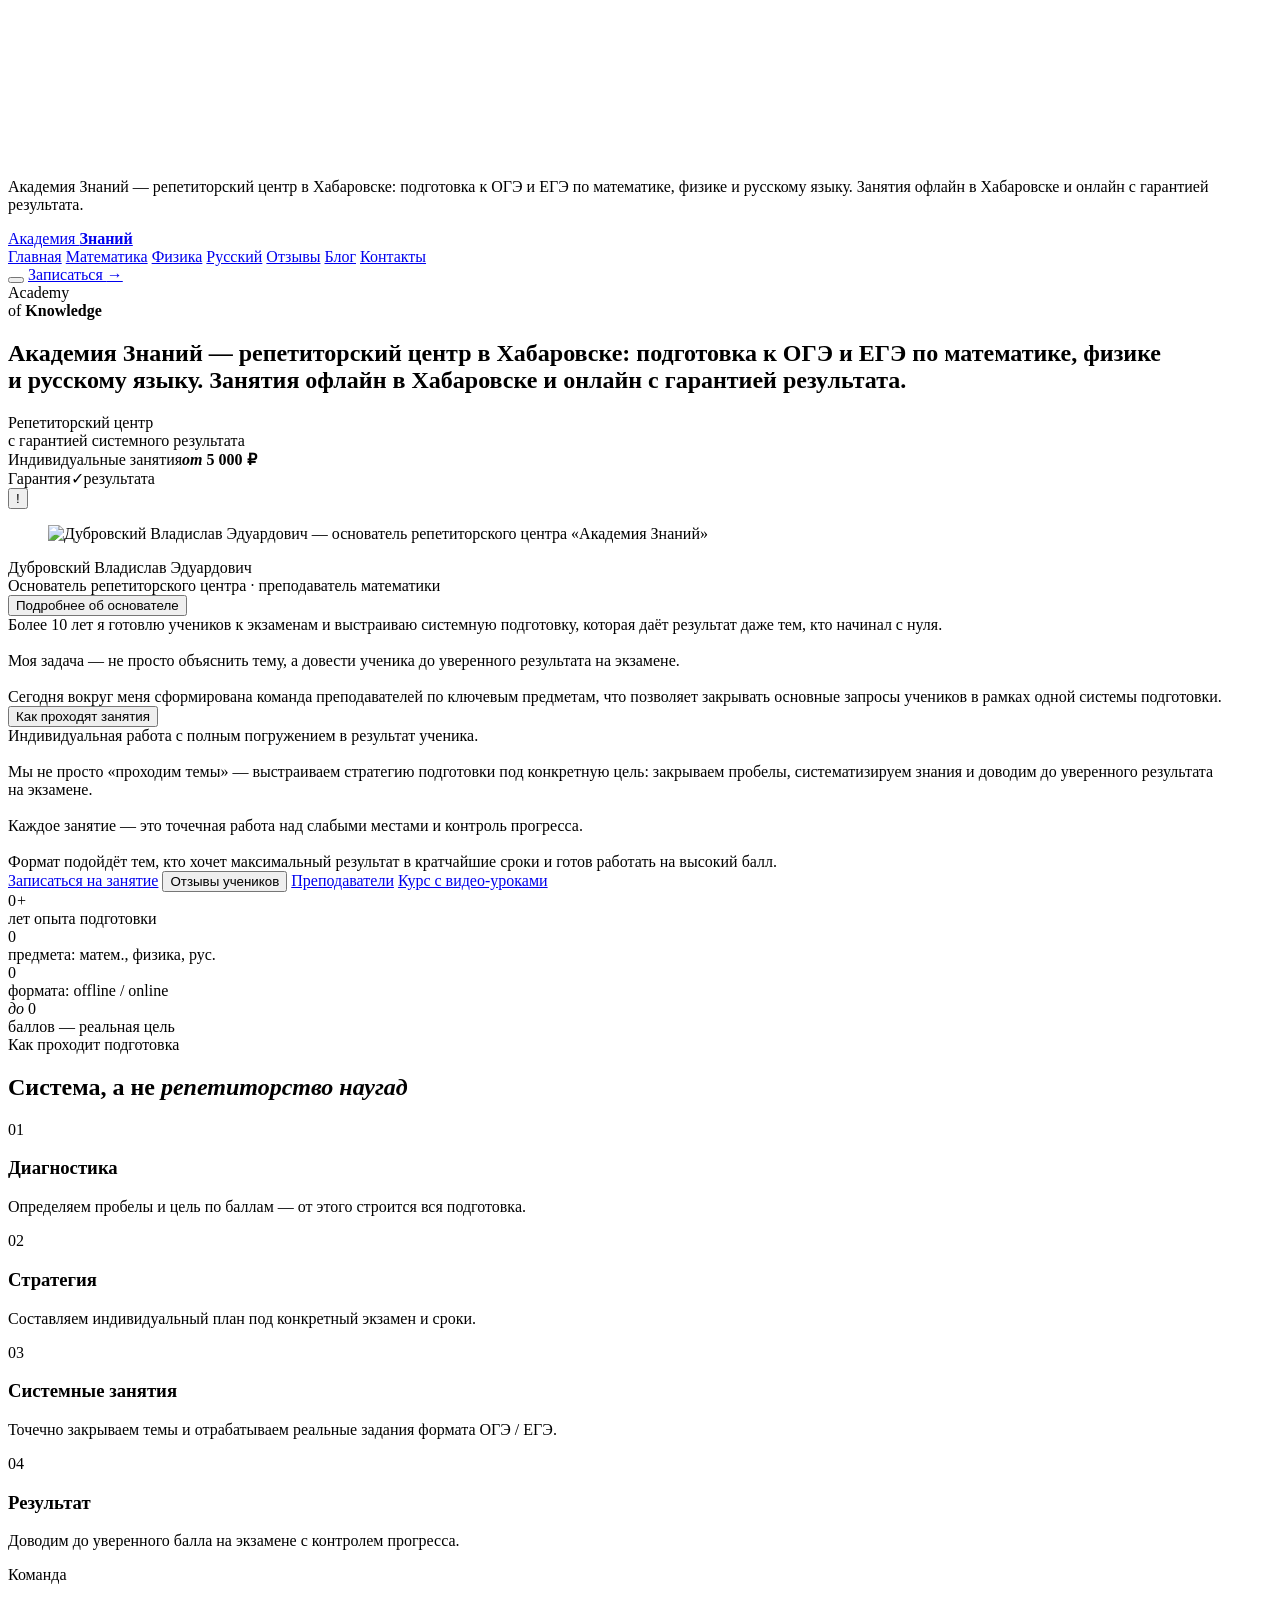
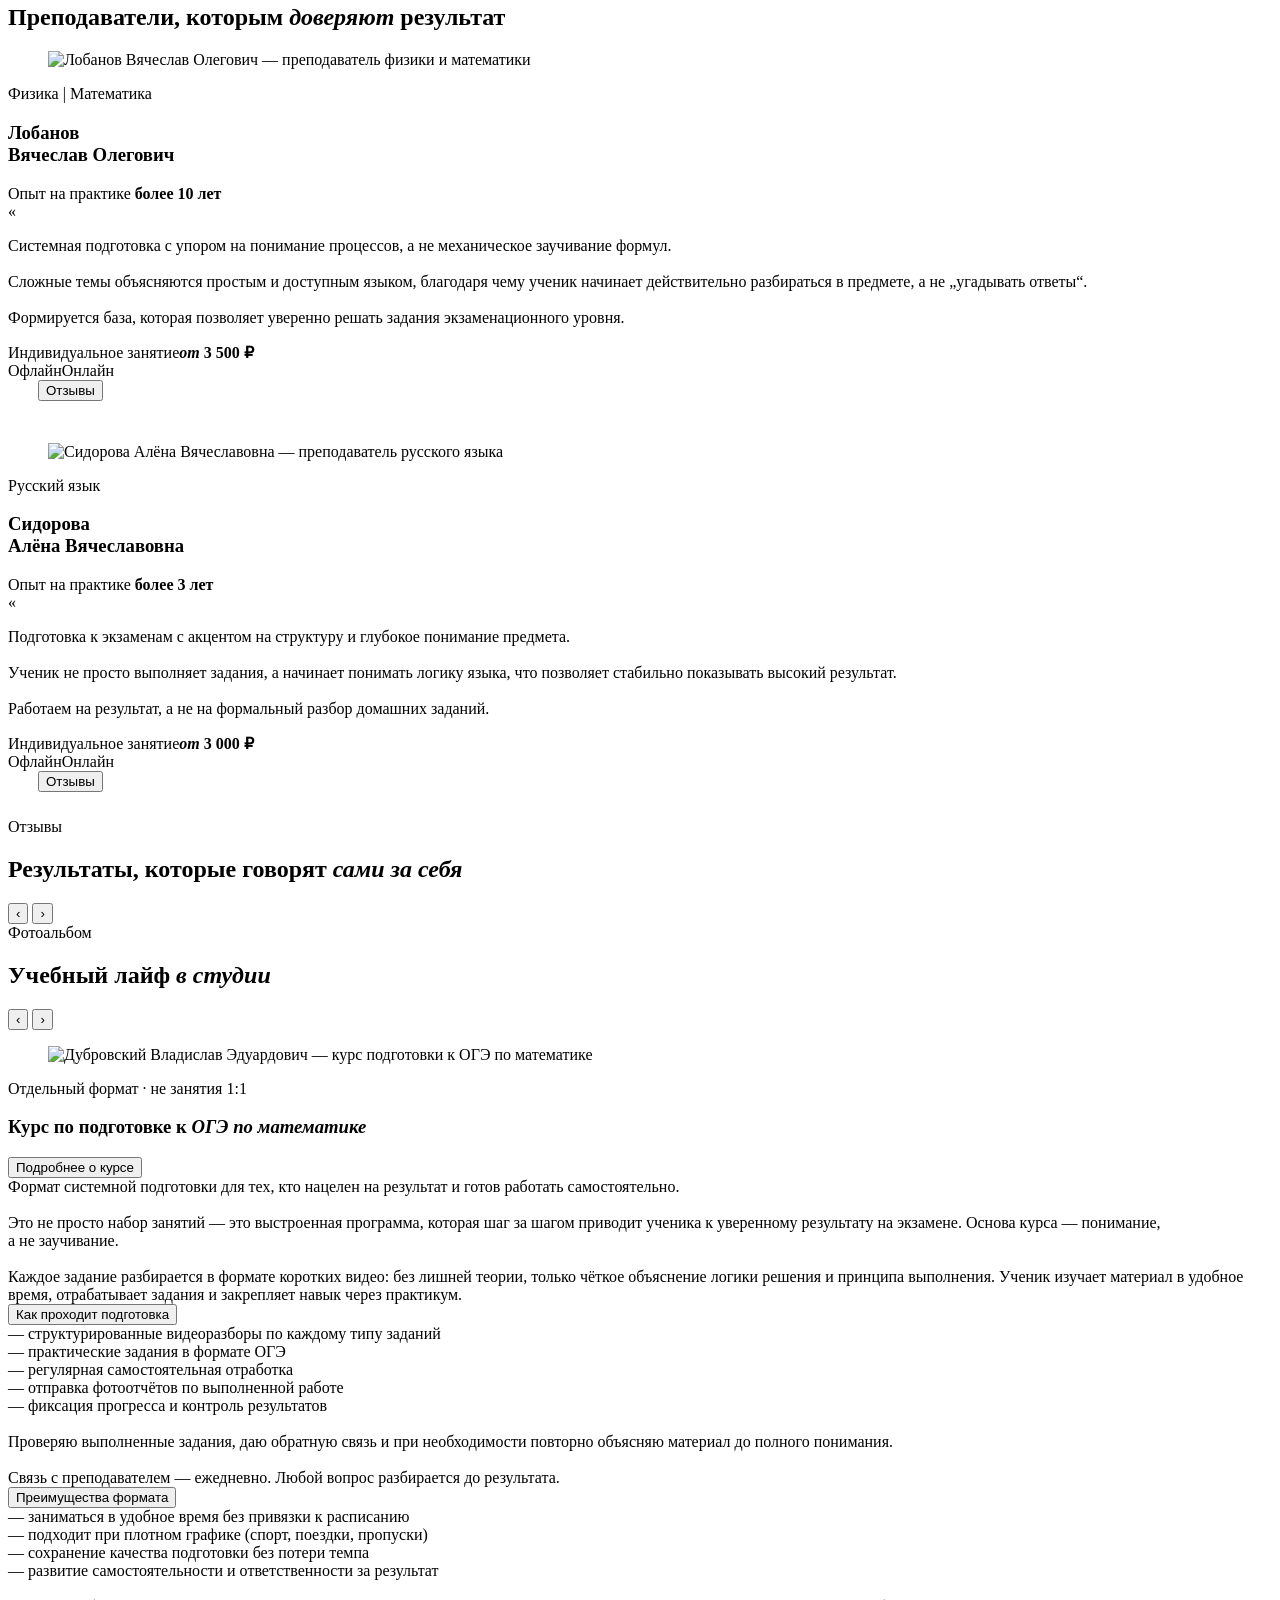
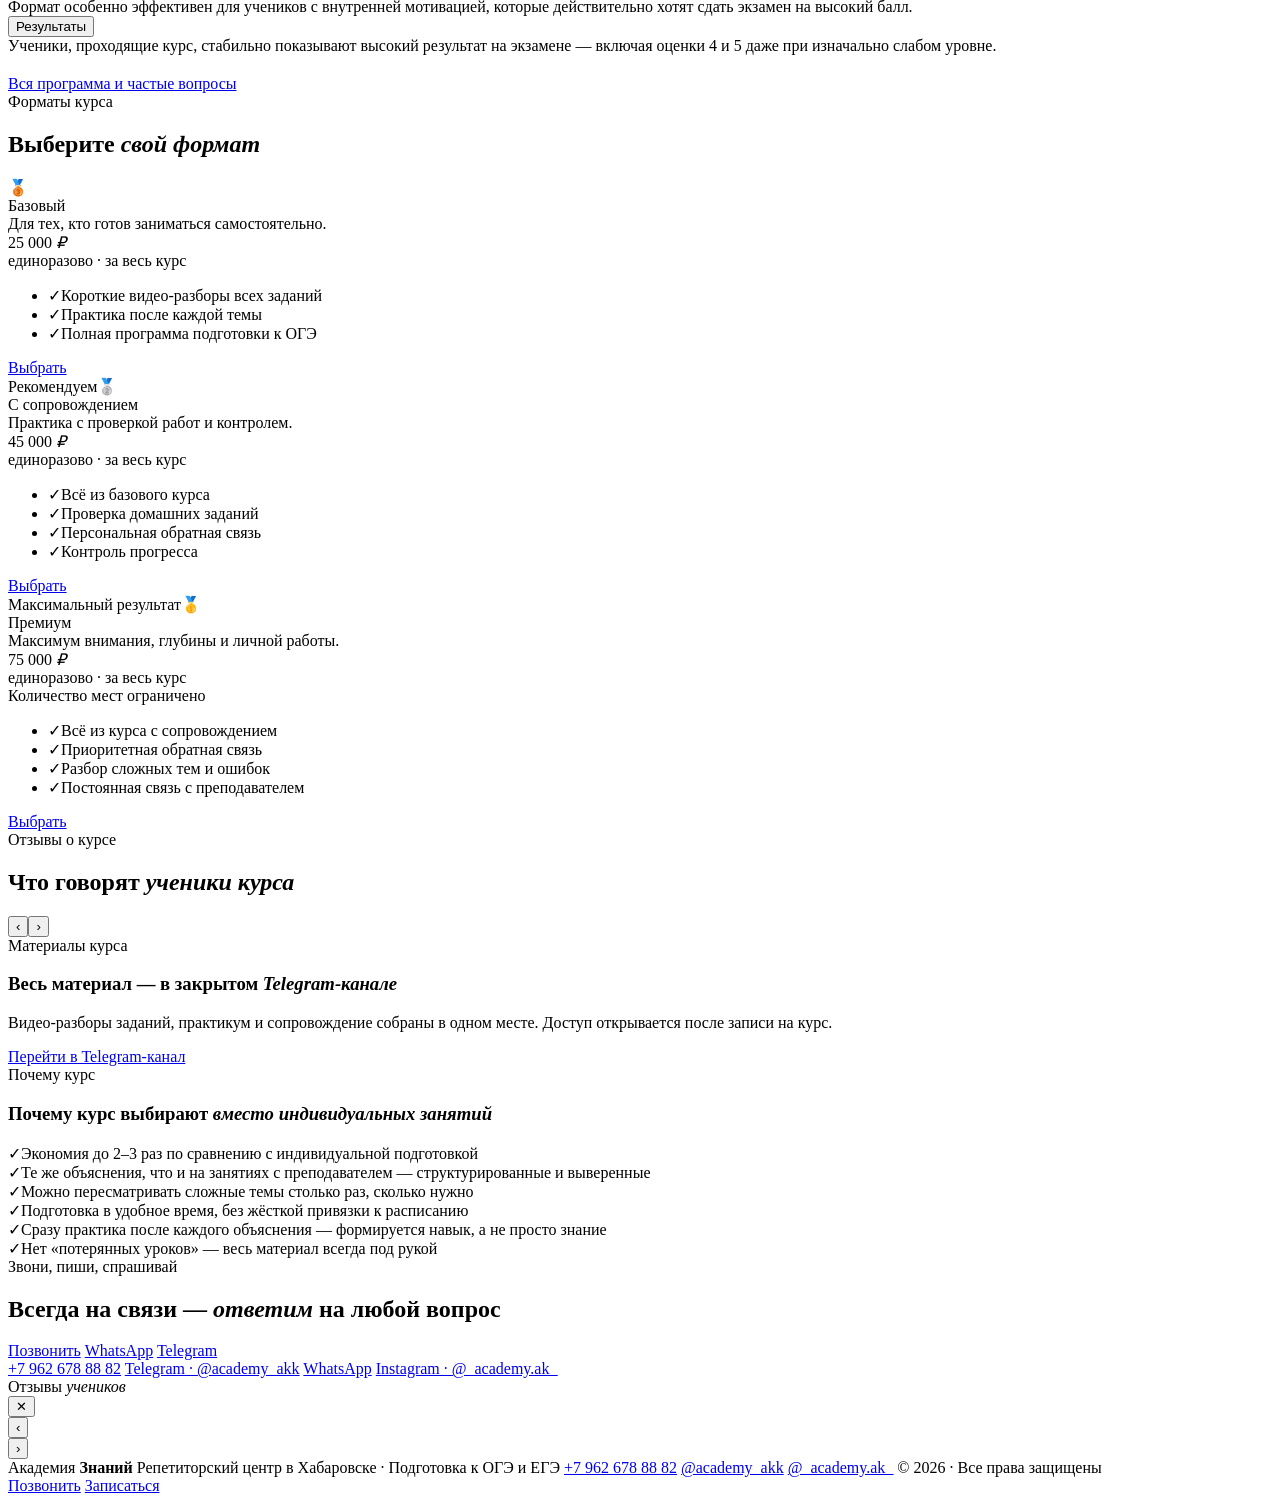
==== index.html @ 44534fad "Аудит проекта: sitemap-даты, image в Course-разметке, lazy-loading фото По итогам полного аудита (св" ====
<!DOCTYPE html>
<html lang="ru">
<head>
<meta charset="UTF-8">
<meta name="viewport" content="width=device-width, initial-scale=1.0">
<title>Подготовка к ОГЭ и ЕГЭ в Хабаровске — репетиторский центр «Академия Знаний»</title>
<meta name="description" content="Репетиторский центр «Академия Знаний» в Хабаровске: подготовка к ОГЭ и ЕГЭ по математике, физике и русскому языку с гарантией системного результата. Индивидуальные занятия от 3 000 ₽ или курс с видео-уроками. Записывайтесь.">
<meta name="keywords" content="репетитор Хабаровск, подготовка к ОГЭ Хабаровск, подготовка к ЕГЭ Хабаровск, репетитор по математике Хабаровск, репетитор по физике Хабаровск, репетитор по русскому языку Хабаровск, репетиторский центр Хабаровск, подготовка к экзаменам, ОГЭ, ЕГЭ, онлайн репетитор">
<meta name="robots" content="index, follow, max-image-preview:large">
<meta name="theme-color" content="#0a0a0a">
<meta name="geo.region" content="RU-KHA">
<meta name="geo.placename" content="Хабаровск">
<meta name="geo.position" content="48.4802;135.0719">
<meta name="ICBM" content="48.4802, 135.0719">
<link rel="canonical" href="https://grach5.github.io/akademia-znaniy/">
<link rel="icon" type="image/svg+xml" href="/akademia-znaniy/favicon.svg">
<meta property="og:type" content="website">
<meta property="og:site_name" content="Академия Знаний">
<meta property="og:title" content="Академия Знаний — подготовка к ОГЭ и ЕГЭ в Хабаровске">
<meta property="og:description" content="Репетиторский центр в Хабаровске с гарантией системного результата. Офлайн и онлайн. Записывайтесь на занятия.">
<meta property="og:url" content="https://grach5.github.io/akademia-znaniy/">
<meta property="og:image" content="https://grach5.github.io/akademia-znaniy/og-image.png">
<meta property="og:image:width" content="1200">
<meta property="og:image:height" content="630">
<meta property="og:locale" content="ru_RU">
<meta name="twitter:card" content="summary_large_image">
<meta name="twitter:title" content="Академия Знаний — подготовка к ОГЭ и ЕГЭ в Хабаровске">
<meta name="twitter:description" content="Репетиторский центр в Хабаровске с гарантией системного результата. Офлайн и онлайн. Записывайтесь на занятия.">
<meta name="twitter:image" content="https://grach5.github.io/akademia-znaniy/og-image.png">
<link rel="preload" href="/akademia-znaniy/fonts/co3bmX5slCNuHLi8bLeY9MK7whWMhyjYrXtKgS4.woff2" as="font" type="font/woff2" crossorigin>
<link rel="preload" href="/akademia-znaniy/fonts/UcC73FwrK3iLTeHuS_nVMrMxCp50SjIa0ZL7SUc.woff2" as="font" type="font/woff2" crossorigin>
<link rel="stylesheet" href="/akademia-znaniy/assets/styles.css">
<script type="application/ld+json">
{
  "@context": "https://schema.org",
  "@type": ["EducationalOrganization", "LocalBusiness"],
  "@id": "https://grach5.github.io/akademia-znaniy/#org",
  "name": "Академия Знаний",
  "description": "Репетиторский центр. Подготовка к ОГЭ и ЕГЭ по математике, физике и русскому языку с гарантией системного результата. Офлайн и онлайн.",
  "url": "https://grach5.github.io/akademia-znaniy/",
  "image": "https://grach5.github.io/akademia-znaniy/og-image.png",
  "logo": "https://grach5.github.io/akademia-znaniy/favicon.svg",
  "priceRange": "от 3 000 ₽ до 75 000 ₽",
  "telephone": "+79626788882",
  "sameAs": [
    "https://www.instagram.com/_academy.ak_",
    "https://t.me/academy_akk"
  ],
  "founder": {
    "@type": "Person",
    "name": "Дубровский Владислав Эдуардович",
    "jobTitle": "Основатель, преподаватель математики"
  },
  "contactPoint": {
    "@type": "ContactPoint",
    "telephone": "+79626788882",
    "contactType": "customer service",
    "availableLanguage": "Russian"
  },
  "address": {
    "@type": "PostalAddress",
    "addressLocality": "Хабаровск",
    "addressRegion": "Хабаровский край",
    "addressCountry": "RU"
  },
  "geo": { "@type": "GeoCoordinates", "latitude": 48.4802, "longitude": 135.0719 },
  "areaServed": [
    { "@type": "City", "name": "Хабаровск" },
    { "@type": "Country", "name": "Россия (онлайн)" }
  ],
  "knowsAbout": ["Подготовка к ОГЭ", "Подготовка к ЕГЭ", "Математика", "Физика", "Русский язык"],
  "hasOfferCatalog": {
    "@type": "OfferCatalog",
    "name": "Услуги подготовки к экзаменам",
    "itemListElement": [
      { "@type": "Offer", "itemOffered": { "@type": "Service", "name": "Индивидуальные занятия по математике (ОГЭ/ЕГЭ)" }, "priceCurrency": "RUB", "price": "5000" },
      { "@type": "Offer", "itemOffered": { "@type": "Service", "name": "Индивидуальные занятия по физике (ОГЭ/ЕГЭ)" }, "priceCurrency": "RUB", "price": "3500" },
      { "@type": "Offer", "itemOffered": { "@type": "Service", "name": "Индивидуальные занятия по русскому языку (ОГЭ/ЕГЭ)" }, "priceCurrency": "RUB", "price": "3000" },
      { "@type": "Offer", "itemOffered": { "@type": "Course", "name": "Видеокурс подготовки к ОГЭ по математике" }, "priceCurrency": "RUB", "price": "25000" }
    ]
  }
}
</script>
<script type="application/ld+json">
{
  "@context": "https://schema.org",
  "@graph": [
    { "@type": "Person", "name": "Дубровский Владислав Эдуардович", "jobTitle": "Основатель, преподаватель математики", "image": "https://grach5.github.io/akademia-znaniy/team/founder2.jpg", "worksFor": { "@id": "https://grach5.github.io/akademia-znaniy/#org" }, "knowsAbout": ["Подготовка к ОГЭ по математике", "Подготовка к ЕГЭ по математике", "Математика"] },
    { "@type": "Person", "name": "Лобанов Вячеслав Олегович", "jobTitle": "Преподаватель физики и математики", "image": "https://grach5.github.io/akademia-znaniy/team/lobanov.jpg", "worksFor": { "@id": "https://grach5.github.io/akademia-znaniy/#org" }, "knowsAbout": ["Физика", "Математика", "Подготовка к ОГЭ и ЕГЭ по физике"] },
    { "@type": "Person", "name": "Сидорова Алёна Вячеславовна", "jobTitle": "Преподаватель русского языка", "image": "https://grach5.github.io/akademia-znaniy/team/alena.jpg", "worksFor": { "@id": "https://grach5.github.io/akademia-znaniy/#org" }, "knowsAbout": ["Русский язык", "Подготовка к ОГЭ и ЕГЭ по русскому языку"] },
    {
      "@type": "Course",
      "name": "Курс подготовки к ОГЭ по математике",
      "description": "Премиальная система подготовки к ОГЭ по математике: короткие видео-разборы заданий, практика, персональная обратная связь и контроль результата. Форматы: базовый, с сопровождением, премиум.",
      "image": "https://grach5.github.io/akademia-znaniy/team/course.jpg",
      "provider": { "@id": "https://grach5.github.io/akademia-znaniy/#org" },
      "inLanguage": "ru",
      "hasCourseInstance": { "@type": "CourseInstance", "courseMode": ["online", "onsite"], "location": { "@type": "Place", "name": "Хабаровск" } },
      "offers": [
        { "@type": "Offer", "name": "Базовый", "price": "25000", "priceCurrency": "RUB" },
        { "@type": "Offer", "name": "С сопровождением", "price": "45000", "priceCurrency": "RUB" },
        { "@type": "Offer", "name": "Премиум", "price": "75000", "priceCurrency": "RUB" }
      ]
    }
  ]
}
</script>
</head>
<body>
<canvas id="bg-formulas" aria-hidden="true"></canvas>
<div id="progress" class="progress" aria-hidden="true"></div>
<p class="sr-only">Академия Знаний — репетиторский центр в Хабаровске: подготовка к ОГЭ и ЕГЭ по математике, физике и русскому языку. Занятия офлайн в Хабаровске и онлайн с гарантией результата.</p>
<header id="head">
  <div class="wrap nav">
    <a class="brand" href="/akademia-znaniy/">Академия <b>Знаний</b></a>
    <nav class="nav-links" aria-label="Основная навигация">
      <a href="/akademia-znaniy/" class="active">Главная</a>
      <a href="/akademia-znaniy/podgotovka-oge-matematika/">Математика</a>
      <a href="/akademia-znaniy/repetitor-fizika-habarovsk/">Физика</a>
      <a href="/akademia-znaniy/repetitor-russkiy-habarovsk/">Русский</a>
      <a href="/akademia-znaniy/otzyvy/">Отзывы</a>
      <a href="/akademia-znaniy/blog/">Блог</a>
      <a href="/akademia-znaniy/kontakty/">Контакты</a>
    </nav>
    <button class="burger" id="burger" type="button" aria-label="Меню" aria-expanded="false"><span></span><span></span><span></span></button>
    <a href="/akademia-znaniy/kontakty/" class="btn nav-cta">Записаться <span aria-hidden="true">&rarr;</span></a>
  </div>
</header>
<section class="hero" id="top">
  <div class="wrap hero-center">
      <div class="namemark">
        <div class="en">Academy<br>of <b>Knowledge</b></div>
        <div class="vline" aria-hidden="true"></div>
        <div class="ru">
          <h1 class="ru-name">Академия <b>Знаний</b><span class="sr-only">&nbsp;— репетиторский центр в&nbsp;Хабаровске: подготовка к&nbsp;ОГЭ и&nbsp;ЕГЭ по&nbsp;математике, физике и&nbsp;русскому языку. Занятия офлайн в&nbsp;Хабаровске и&nbsp;онлайн с&nbsp;гарантией результата.</span></h1>
          <div class="ru-sub">Репетиторский центр</div>
        </div>
      </div>
      <div class="lead-script">с гарантией системного результата</div>

      <div class="founder-hero">
        <div class="cutout" style="display:block">
          <div class="plate hero-plate" style="background-image:url(/akademia-znaniy/team/founder.jpg)"></div>
          <div class="price-badge"><span>Индивидуальные занятия</span><b><em>от</em>&nbsp;5&nbsp;000&nbsp;₽</b></div>
          <div class="seal" role="img" aria-label="Гарантия системного результата"><span>Гарантия</span><span class="seal-big" aria-hidden="true">✓</span><span>результата</span></div>
          <button class="excl" data-opens="founder-text1" aria-label="Подробнее — текст 1">!</button>
          <figure class="photo hero-photo" data-shots="founder" aria-label="Открыть фото основателя на весь экран">
            <img src="/akademia-znaniy/team/founder2.jpg" width="1000" height="1431" alt="Дубровский Владислав Эдуардович — основатель репетиторского центра «Академия Знаний»" style="object-position:top">
          </figure>
        </div>
      </div>

      <div class="founder-name2">
        <div class="nm">Дубровский Владислав Эдуардович</div>
        <div class="role">Основатель репетиторского центра · преподаватель математики</div>

        <div class="reveal-block" data-reveal>
          <button class="reveal-trigger" aria-expanded="false">Подробнее об&nbsp;основателе <span class="ic" aria-hidden="true"></span></button>
          <div class="reveal-body"><div class="reveal-inner">
            Более 10&nbsp;лет я&nbsp;готовлю учеников к&nbsp;экзаменам и&nbsp;выстраиваю системную подготовку, которая даёт результат даже тем, кто начинал с&nbsp;нуля.<br><br>
            Моя задача&nbsp;— не&nbsp;просто объяснить тему, а&nbsp;довести ученика до&nbsp;уверенного результата на&nbsp;экзамене.<br><br>
            Сегодня вокруг меня сформирована команда преподавателей по&nbsp;ключевым предметам, что позволяет закрывать основные запросы учеников в&nbsp;рамках одной системы подготовки.
          </div></div>
        </div>

        <div class="reveal-block" id="founder-text1" data-reveal>
          <button class="reveal-trigger" aria-expanded="false">Как проходят занятия <span class="ic" aria-hidden="true"></span></button>
          <div class="reveal-body"><div class="reveal-inner">
            Индивидуальная работа с&nbsp;полным погружением в&nbsp;результат ученика.<br><br>
            Мы&nbsp;не&nbsp;просто «проходим темы»&nbsp;— выстраиваем стратегию подготовки под конкретную цель: закрываем пробелы, систематизируем знания и&nbsp;доводим до&nbsp;уверенного результата на&nbsp;экзамене.<br><br>
            Каждое занятие&nbsp;— это точечная работа над слабыми местами и&nbsp;контроль прогресса.<br><br>
            Формат подойдёт тем, кто хочет максимальный результат в&nbsp;кратчайшие сроки и&nbsp;готов работать на&nbsp;высокий балл.
          </div></div>
        </div>

        <div class="hero-cta founder-actions">
          <a href="/akademia-znaniy/kontakty/" class="btn">Записаться на&nbsp;занятие</a>
          <button class="btn" type="button" data-shots="math">Отзывы учеников</button>
          <a href="#teachers" class="btn">Преподаватели</a>
          <a href="#course" class="btn">Курс с&nbsp;видео-уроками</a>
        </div>
      </div>
  </div>
</section><section id="stats" style="padding-top:0">
  <div class="wrap">
    <div class="stats ro">
      <div class="stat"><div class="num" data-count="10"><span class="cv">0</span><em>+</em></div><div class="lab">лет опыта подготовки</div></div>
      <div class="stat"><div class="num" data-count="3"><span class="cv">0</span></div><div class="lab">предмета: матем., физика, рус.</div></div>
      <div class="stat"><div class="num" data-count="2"><span class="cv">0</span></div><div class="lab">формата: offline / online</div></div>
      <div class="stat"><div class="num" data-count="100"><em>до </em><span class="cv">0</span></div><div class="lab">баллов — реальная цель</div></div>
    </div>
  </div>
</section><section id="process">
  <div class="wrap">
    <div class="sec-head ro">
      <div class="eyebrow">Как проходит подготовка</div>
      <h2>Система, а&nbsp;не <em>репетиторство наугад</em></h2>
    </div>
    <div class="steps">
      <div class="step ro">
        <span class="n">01</span>
        <div class="bar"></div>
        <h3>Диагностика</h3>
        <p>Определяем пробелы и&nbsp;цель по&nbsp;баллам&nbsp;— от&nbsp;этого строится вся подготовка.</p>
      </div>
      <div class="step ro d1">
        <span class="n">02</span>
        <div class="bar"></div>
        <h3>Стратегия</h3>
        <p>Составляем индивидуальный план под&nbsp;конкретный экзамен и&nbsp;сроки.</p>
      </div>
      <div class="step ro d2">
        <span class="n">03</span>
        <div class="bar"></div>
        <h3>Системные занятия</h3>
        <p>Точечно закрываем темы и&nbsp;отрабатываем реальные задания формата ОГЭ&nbsp;/&nbsp;ЕГЭ.</p>
      </div>
      <div class="step ro d3">
        <span class="n">04</span>
        <div class="bar"></div>
        <h3>Результат</h3>
        <p>Доводим до&nbsp;уверенного балла на&nbsp;экзамене с&nbsp;контролем прогресса.</p>
      </div>
    </div>
  </div>
</section>
<div class="wrap"><div class="divider"></div></div><section id="teachers">
  <div class="wrap">
    <div class="sec-head ro">
      <div class="eyebrow">Команда</div>
      <h2>Преподаватели, которым <em>доверяют</em> результат</h2>
    </div>
    <div class="teachers">
      <article class="t-card ro">
        <div class="t-card-top">
          <div class="cutout" style="display:block">
            <div class="plate t-plate" style="background-image:url(/akademia-znaniy/team/lobanov-2.jpg)"></div>
            <figure class="photo t-photo" data-shots="lobanov" aria-label="Открыть фото преподавателя на весь экран">
              <img src="/akademia-znaniy/team/lobanov.jpg" width="800" height="1201" alt="Лобанов Вячеслав Олегович — преподаватель физики и математики" loading="lazy">
            </figure>
          </div>
          <div class="t-meta">
            <div class="subj">Физика&nbsp;|&nbsp;Математика</div>
            <h3>Лобанов<br>Вячеслав Олегович</h3>
            <span class="t-exp">Опыт на&nbsp;практике <b>более 10 лет</b></span>
          </div>
        </div>
        <div class="t-quote">
          <span class="mark" aria-hidden="true">«</span>
          <p>Системная подготовка с&nbsp;упором на&nbsp;понимание процессов, а&nbsp;не&nbsp;механическое заучивание формул.<br><br>
          Сложные темы объясняются простым и&nbsp;доступным языком, благодаря чему ученик начинает действительно разбираться в&nbsp;предмете, а&nbsp;не&nbsp;„угадывать ответы“.<br><br>
          Формируется база, которая позволяет уверенно решать задания экзаменационного уровня.</p>
        </div>
        <div class="t-foot">
          <div class="t-price"><span>Индивидуальное занятие</span><b><em>от</em>&nbsp;3&nbsp;500&nbsp;₽</b></div>
          <div class="fmt"><span><i aria-hidden="true"></i>Офлайн</span><span><i aria-hidden="true"></i>Онлайн</span></div>
        </div>
        <div class="t-revrow" style="padding:0 30px 26px"><button class="btn-rev" data-shots="physics" type="button"><i aria-hidden="true"></i>Отзывы</button></div>
      </article>
      <article class="t-card ro d1">
        <div class="t-card-top">
          <div class="cutout" style="display:block">
            <div class="plate t-plate" style="background-image:url(/akademia-znaniy/team/alena-2.jpg)"></div>
            <figure class="photo t-photo" data-shots="alena" aria-label="Открыть фото преподавателя на весь экран">
              <img src="/akademia-znaniy/team/alena.jpg" width="800" height="1200" alt="Сидорова Алёна Вячеславовна — преподаватель русского языка" loading="lazy">
            </figure>
          </div>
          <div class="t-meta">
            <div class="subj">Русский язык</div>
            <h3>Сидорова<br>Алёна Вячеславовна</h3>
            <span class="t-exp">Опыт на&nbsp;практике <b>более 3 лет</b></span>
          </div>
        </div>
        <div class="t-quote">
          <span class="mark" aria-hidden="true">«</span>
          <p>Подготовка к&nbsp;экзаменам с&nbsp;акцентом на&nbsp;структуру и&nbsp;глубокое понимание предмета.<br><br>
          Ученик не&nbsp;просто выполняет задания, а&nbsp;начинает понимать логику языка, что позволяет стабильно показывать высокий результат.<br><br>
          Работаем на&nbsp;результат, а&nbsp;не&nbsp;на&nbsp;формальный разбор домашних заданий.</p>
        </div>
        <div class="t-foot">
          <div class="t-price"><span>Индивидуальное занятие</span><b><em>от</em>&nbsp;3&nbsp;000&nbsp;₽</b></div>
          <div class="fmt"><span><i aria-hidden="true"></i>Офлайн</span><span><i aria-hidden="true"></i>Онлайн</span></div>
        </div>
        <div class="t-revrow" style="padding:0 30px 26px"><button class="btn-rev" data-shots="russian" type="button"><i aria-hidden="true"></i>Отзывы</button></div>
      </article>
    </div>
  </div>
</section>
<div class="wrap"><div class="divider"></div></div><section id="reviews">
  <div class="wrap">
    <div class="sec-head ro">
      <div class="eyebrow">Отзывы</div>
      <h2>Результаты, которые говорят <em>сами за себя</em></h2>
    </div>
    <div class="rev-carousel ro">
      <div class="rev-viewport"><div class="rev-row" id="revRow"></div></div>
      <div class="rev-rowctrl">
        <button class="rev-arrow" id="rowPrev" type="button" aria-label="Предыдущий">‹</button>
        <button class="rev-arrow" id="rowNext" type="button" aria-label="Следующий">›</button>
      </div>
    </div>
  </div>
</section>
<div class="wrap"><div class="divider"></div></div>
<section id="gallery">
  <div class="wrap">
    <div class="sec-head ro">
      <div class="eyebrow">Фотоальбом</div>
      <h2>Учебный лайф <em>в&nbsp;студии</em></h2>
    </div>
    <div class="rev-carousel ro">
      <div class="rev-viewport"><div class="rev-row g-row" id="galleryRow"></div></div>
      <div class="rev-rowctrl">
        <button class="rev-arrow" id="galPrev" type="button" aria-label="Предыдущее фото">‹</button>
        <button class="rev-arrow" id="galNext" type="button" aria-label="Следующее фото">›</button>
      </div>
    </div>
  </div>
</section>
<div class="wrap"><div class="divider"></div></div><section id="course">
  <div class="wrap">
    <div class="course ro">
      <div class="course-grid">
        <div class="cutout" style="display:block">
          <div class="plate course-plate" style="background-image:url(/akademia-znaniy/team/course-2.jpg)"></div>
          <figure class="photo course-photo" data-shots="course" aria-label="Открыть фото на весь экран">
            <img src="/akademia-znaniy/team/course.jpg" width="1000" height="1500" alt="Дубровский Владислав Эдуардович — курс подготовки к ОГЭ по математике" loading="lazy">
          </figure>
        </div>
        <div class="course-copy">
          <div class="eyebrow">Отдельный формат · не&nbsp;занятия 1:1</div>
          <h3>Курс по&nbsp;подготовке к&nbsp;<em>ОГЭ по&nbsp;математике</em></h3>

          <div class="reveal-block" data-reveal style="border-top:1px solid var(--line)">
            <button class="reveal-trigger" aria-expanded="false">Подробнее о&nbsp;курсе <span class="ic" aria-hidden="true"></span></button>
            <div class="reveal-body"><div class="reveal-inner">
              Формат системной подготовки для&nbsp;тех, кто нацелен на&nbsp;результат и&nbsp;готов работать самостоятельно.<br><br>
              Это не&nbsp;просто набор занятий&nbsp;— это выстроенная программа, которая шаг за&nbsp;шагом приводит ученика к&nbsp;уверенному результату на&nbsp;экзамене. Основа курса&nbsp;— понимание, а&nbsp;не&nbsp;заучивание.<br><br>
              Каждое задание разбирается в&nbsp;формате коротких видео: без лишней теории, только чёткое объяснение логики решения и&nbsp;принципа выполнения. Ученик изучает материал в&nbsp;удобное время, отрабатывает задания и&nbsp;закрепляет навык через практикум.
            </div></div>
          </div>

          <div class="reveal-block" data-reveal>
            <button class="reveal-trigger" aria-expanded="false">Как проходит подготовка <span class="ic" aria-hidden="true"></span></button>
            <div class="reveal-body"><div class="reveal-inner">
              — структурированные видеоразборы по&nbsp;каждому типу заданий<br>
              — практические задания в&nbsp;формате ОГЭ<br>
              — регулярная самостоятельная отработка<br>
              — отправка фотоотчётов по&nbsp;выполненной работе<br>
              — фиксация прогресса и&nbsp;контроль результатов<br><br>
              Проверяю выполненные задания, даю обратную связь и&nbsp;при&nbsp;необходимости повторно объясняю материал до&nbsp;полного понимания.<br><br>
              Связь с&nbsp;преподавателем&nbsp;— ежедневно. Любой вопрос разбирается до&nbsp;результата.
            </div></div>
          </div>

          <div class="reveal-block" data-reveal>
            <button class="reveal-trigger" aria-expanded="false">Преимущества формата <span class="ic" aria-hidden="true"></span></button>
            <div class="reveal-body"><div class="reveal-inner">
              — заниматься в&nbsp;удобное время без привязки к&nbsp;расписанию<br>
              — подходит при плотном графике (спорт, поездки, пропуски)<br>
              — сохранение качества подготовки без потери темпа<br>
              — развитие самостоятельности и&nbsp;ответственности за&nbsp;результат<br><br>
              Формат особенно эффективен для&nbsp;учеников с&nbsp;внутренней мотивацией, которые действительно хотят сдать экзамен на&nbsp;высокий балл.
            </div></div>
          </div>

          <div class="reveal-block" data-reveal>
            <button class="reveal-trigger" aria-expanded="false">Результаты <span class="ic" aria-hidden="true"></span></button>
            <div class="reveal-body"><div class="reveal-inner">
              Ученики, проходящие курс, стабильно показывают высокий результат на&nbsp;экзамене&nbsp;— включая оценки 4 и&nbsp;5 даже при&nbsp;изначально слабом уровне.
            </div></div>
          </div>

          <div class="page-cta" style="margin-top:20px">
            <a href="/akademia-znaniy/podgotovka-oge-matematika/" class="btn">Вся программа и&nbsp;частые вопросы</a>
          </div>
        </div>
      </div>
    </div>

<section class="wrap ro" id="tarify">
    <div class="sec-head"><div class="eyebrow">Форматы курса</div><h2>Выберите <em>свой формат</em></h2></div>
    <div class="tiers">
      <div class="tier ro">
        <span class="medal" aria-hidden="true">🥉</span>
        <div class="tname">Базовый</div>
        <div class="tdesc">Для тех, кто готов заниматься самостоятельно.</div>
        <div class="tprice">25&nbsp;000&nbsp;<em>₽</em></div>
        <div class="tnote">единоразово · за весь курс</div>
        <ul><li><span class="ck">✓</span>Короткие видео-разборы всех заданий</li><li><span class="ck">✓</span>Практика после каждой темы</li><li><span class="ck">✓</span>Полная программа подготовки к&nbsp;ОГЭ</li></ul>
        <a href="/akademia-znaniy/kontakty/" class="btn">Выбрать</a>
      </div>
      <div class="tier rec ro">
        <span class="badge">Рекомендуем</span><span class="medal" aria-hidden="true">🥈</span>
        <div class="tname">С сопровождением</div>
        <div class="tdesc">Практика с&nbsp;проверкой работ и&nbsp;контролем.</div>
        <div class="tprice">45&nbsp;000&nbsp;<em>₽</em></div>
        <div class="tnote">единоразово · за весь курс</div>
        <ul><li><span class="ck">✓</span>Всё из&nbsp;базового курса</li><li><span class="ck">✓</span>Проверка домашних заданий</li><li><span class="ck">✓</span>Персональная обратная связь</li><li><span class="ck">✓</span>Контроль прогресса</li></ul>
        <a href="/akademia-znaniy/kontakty/" class="btn">Выбрать</a>
      </div>
      <div class="tier prem ro">
        <span class="badge badge-prem">Максимальный результат</span><span class="medal" aria-hidden="true">🥇</span>
        <div class="tname">Премиум</div>
        <div class="tdesc">Максимум внимания, глубины и&nbsp;личной работы.</div>
        <div class="tprice">75&nbsp;000&nbsp;<em>₽</em></div>
        <div class="tnote">единоразово · за весь курс</div>
        <div class="limit">Количество мест ограничено</div>
        <ul><li><span class="ck">✓</span>Всё из&nbsp;курса с&nbsp;сопровождением</li><li><span class="ck">✓</span>Приоритетная обратная связь</li><li><span class="ck">✓</span>Разбор сложных тем и&nbsp;ошибок</li><li><span class="ck">✓</span>Постоянная связь с&nbsp;преподавателем</li></ul>
        <a href="/akademia-znaniy/kontakty/" class="btn">Выбрать</a>
      </div>
    </div>
</section><section class="wrap ro">
  <div class="sec-head"><div class="eyebrow">Отзывы о курсе</div><h2>Что говорят <em>ученики курса</em></h2></div>
  <div class="rev-carousel"><div class="rev-viewport"><div class="rev-row" id="courseRow"></div></div>
    <div class="rev-rowctrl"><button class="rev-arrow" id="coursePrev" type="button" aria-label="Предыдущий">‹</button><button class="rev-arrow" id="courseNext" type="button" aria-label="Следующий">›</button></div>
  </div>
</section>
    <div class="tg-course ro">
      <div class="tg-course-txt">
        <div class="eyebrow">Материалы курса</div>
        <h3>Весь материал&nbsp;— в&nbsp;закрытом <em>Telegram-канале</em></h3>
        <p>Видео-разборы заданий, практикум и&nbsp;сопровождение собраны в&nbsp;одном месте. Доступ открывается после записи на&nbsp;курс.</p>
      </div>
      <a href="https://t.me/+QlPl8_TxE2thZWIy" target="_blank" rel="noopener" class="btn tg-btn">Перейти в&nbsp;Telegram-канал</a>
    </div>

    <div class="why-course ro">
      <div class="eyebrow">Почему курс</div>
      <h3>Почему курс выбирают <em>вместо индивидуальных занятий</em></h3>
      <div class="why-grid">
        <div class="why-item"><span class="ck" aria-hidden="true">✓</span><span>Экономия до&nbsp;2–3&nbsp;раз по&nbsp;сравнению с&nbsp;индивидуальной подготовкой</span></div>
        <div class="why-item"><span class="ck" aria-hidden="true">✓</span><span>Те&nbsp;же объяснения, что и&nbsp;на&nbsp;занятиях с&nbsp;преподавателем&nbsp;— структурированные и&nbsp;выверенные</span></div>
        <div class="why-item"><span class="ck" aria-hidden="true">✓</span><span>Можно пересматривать сложные темы столько раз, сколько нужно</span></div>
        <div class="why-item"><span class="ck" aria-hidden="true">✓</span><span>Подготовка в&nbsp;удобное время, без жёсткой привязки к&nbsp;расписанию</span></div>
        <div class="why-item"><span class="ck" aria-hidden="true">✓</span><span>Сразу практика после каждого объяснения&nbsp;— формируется навык, а&nbsp;не&nbsp;просто знание</span></div>
        <div class="why-item"><span class="ck" aria-hidden="true">✓</span><span>Нет «потерянных уроков»&nbsp;— весь материал всегда под&nbsp;рукой</span></div>
      </div>
    </div>
  </div>
</section>
<div class="wrap"><div class="divider"></div></div><section id="contact" class="contact">
  <div class="wrap">
    <div class="ro">
      <div class="script">Звони, пиши, спрашивай</div>
      <h2>Всегда на&nbsp;связи&nbsp;— <em>ответим</em> на&nbsp;любой вопрос</h2>
      <div class="contact-actions">
        <a href="tel:+79626788882" class="btn">Позвонить</a>
        <a href="https://wa.me/79626788882" target="_blank" rel="noopener" class="btn">WhatsApp</a>
        <a href="https://t.me/academy_akk" target="_blank" rel="noopener" class="btn">Telegram</a>
      </div>
      <div class="channels">
        <a href="tel:+79626788882"><span class="d" aria-hidden="true"></span>+7&nbsp;962&nbsp;678&nbsp;88&nbsp;82</a>
        <a href="https://t.me/academy_akk" target="_blank" rel="noopener"><span class="d" aria-hidden="true"></span>Telegram&nbsp;· @academy_akk</a>
        <a href="https://wa.me/79626788882" target="_blank" rel="noopener"><span class="d" aria-hidden="true"></span>WhatsApp</a>
        <a href="https://www.instagram.com/_academy.ak_" target="_blank" rel="noopener"><span class="d" aria-hidden="true"></span>Instagram&nbsp;· @_academy.ak_</a>
      </div>
    </div>
  </div>
</section><div class="rev-modal" id="revModal" role="dialog" aria-modal="true" aria-label="Отзывы">
  <div class="rev-stage">
    <div class="rev-head"><div class="rt">Отзывы <em>учеников</em></div><button class="rev-close" id="revClose" type="button" aria-label="Закрыть">✕</button></div>
    <div class="rev-track" id="revTrack"></div>
    <div class="rev-ctrl"><button class="rev-arrow" id="revPrev" type="button" aria-label="Назад">‹</button><div class="rev-dots" id="revDots"></div><button class="rev-arrow" id="revNext" type="button" aria-label="Вперёд">›</button></div>
  </div>
</div>
<footer>
  <div class="wrap foot-row">
    <span class="brand">Академия <b>Знаний</b></span>
    <span>Репетиторский центр в&nbsp;Хабаровске · Подготовка к&nbsp;ОГЭ и&nbsp;ЕГЭ</span>
    <span class="foot-contacts">
      <a href="tel:+79626788882">+7&nbsp;962&nbsp;678&nbsp;88&nbsp;82</a>
      <a href="https://t.me/academy_akk" target="_blank" rel="noopener">@academy_akk</a>
      <a href="https://www.instagram.com/_academy.ak_" target="_blank" rel="noopener">@_academy.ak_</a>
    </span>
    <span>© 2026 · Все права защищены</span>
  </div>
</footer>
<div class="mcta" aria-label="Быстрые действия">
  <a href="tel:+79626788882" class="btn">Позвонить</a>
  <a href="/akademia-znaniy/kontakty/" class="btn">Записаться</a>
</div>
<script>window.__BASE__="/akademia-znaniy";</script>
<script src="/akademia-znaniy/assets/app.js" defer></script>
<script src="/akademia-znaniy/assets/reviews.js" defer></script>
</body>
</html>
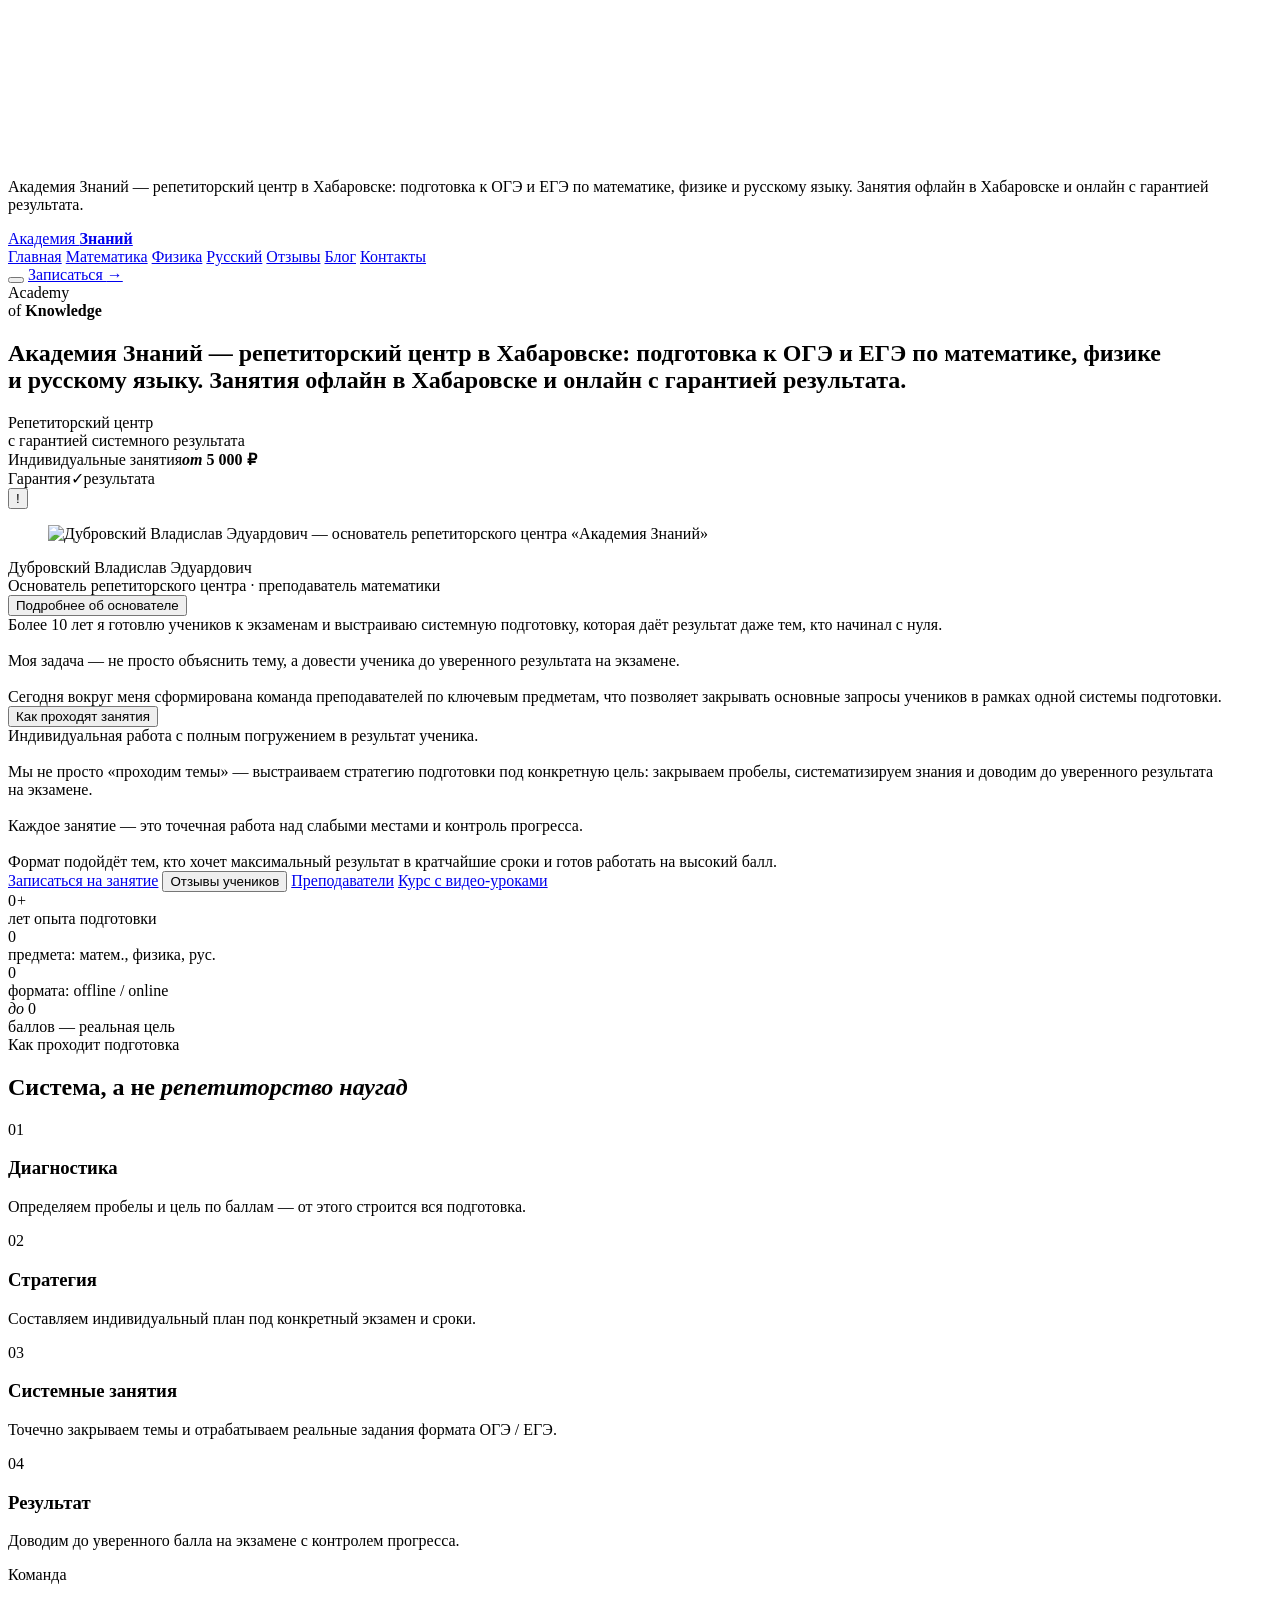
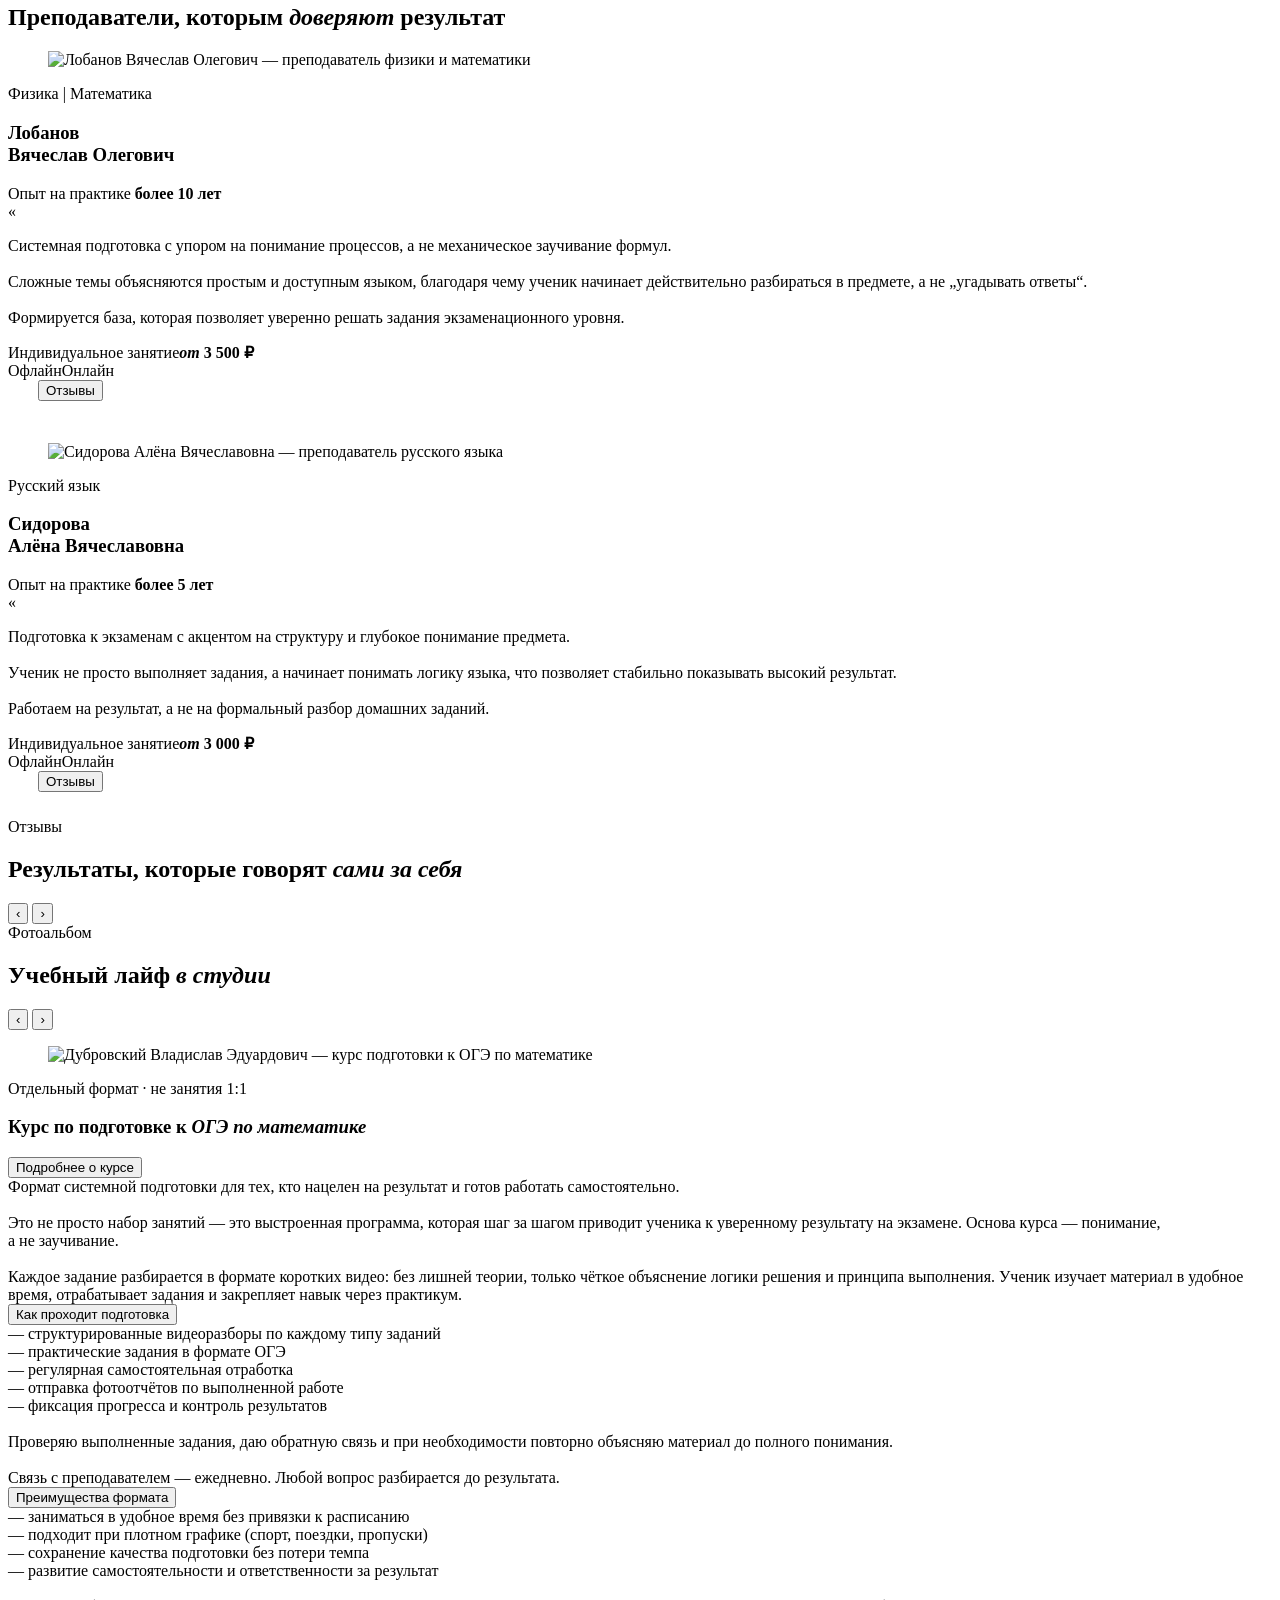
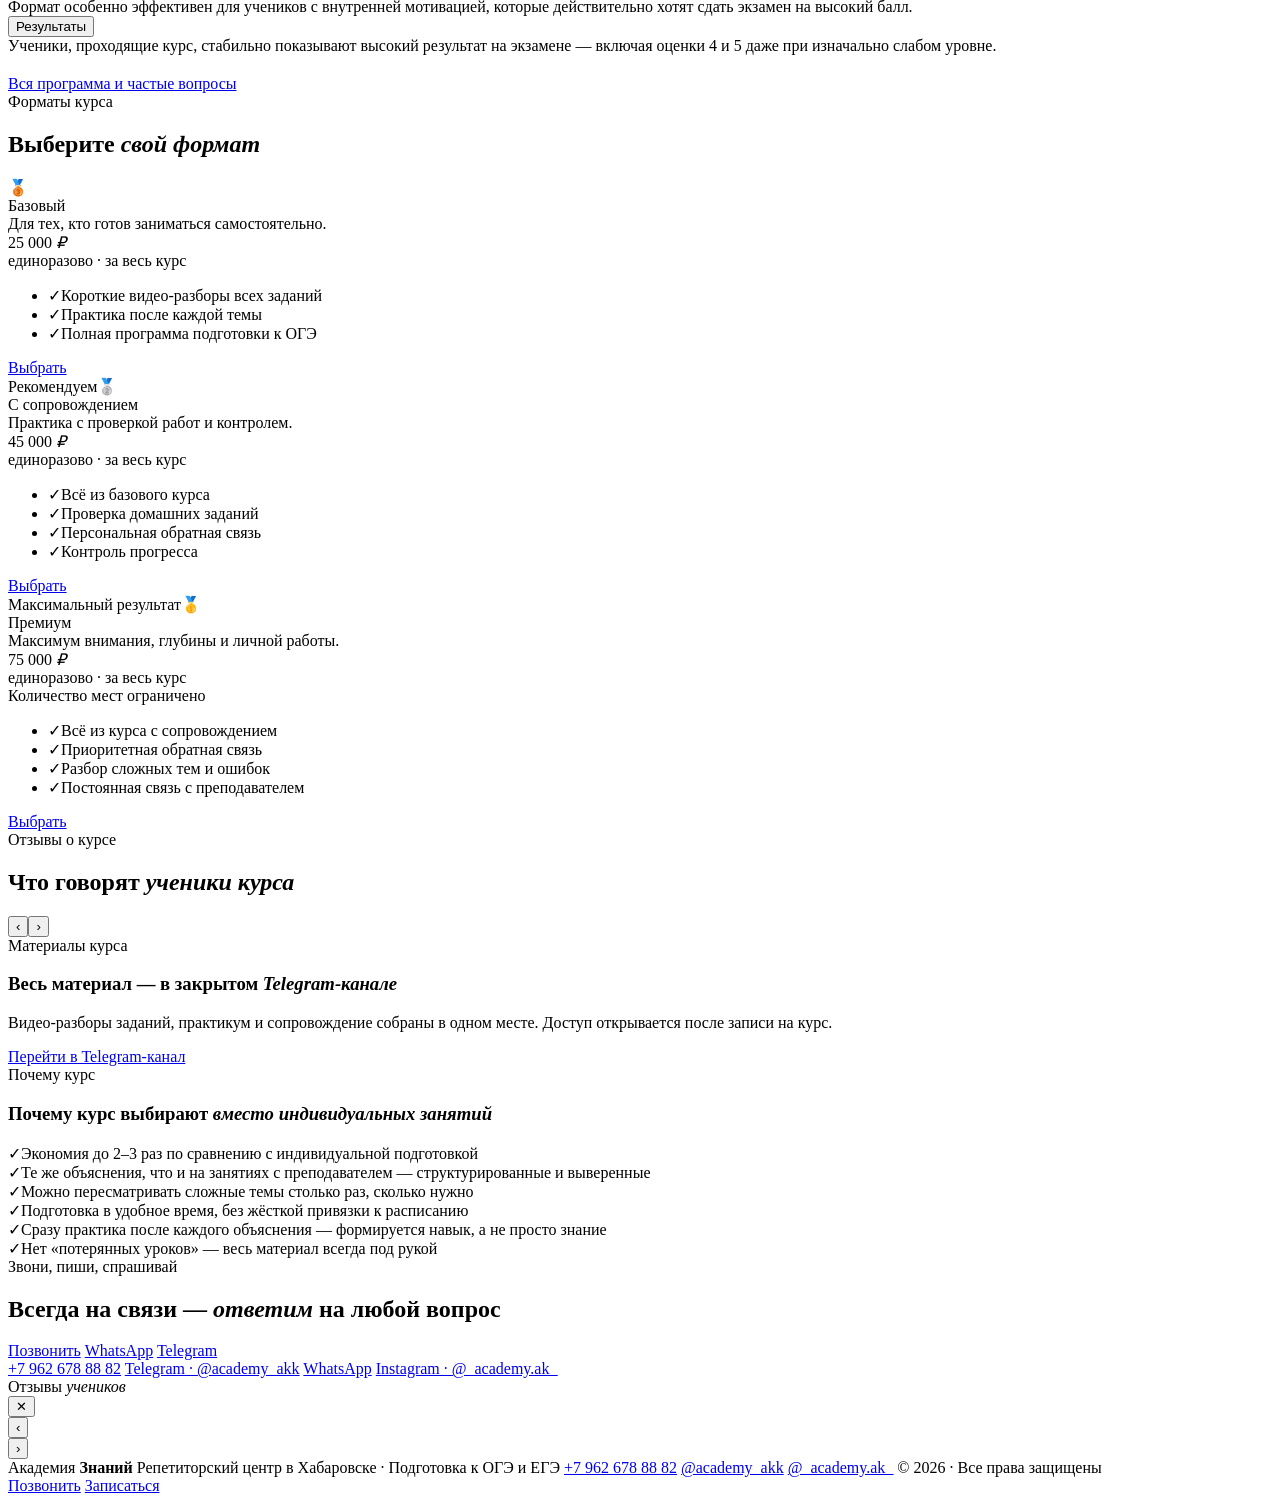
==== commit bc0b292a: "Реальные отзывы о Вячеславе, новый текст отзывов, опыт Алёны 5 лет - Добавлены 12 реальных скриншото" ====
--- a/index.html
+++ b/index.html
@@ -268,7 +268,7 @@
           <div class="t-meta">
             <div class="subj">Русский язык</div>
             <h3>Сидорова<br>Алёна Вячеславовна</h3>
-            <span class="t-exp">Опыт на&nbsp;практике <b>более 3 лет</b></span>
+            <span class="t-exp">Опыт на&nbsp;практике <b>более 5 лет</b></span>
           </div>
         </div>
         <div class="t-quote">
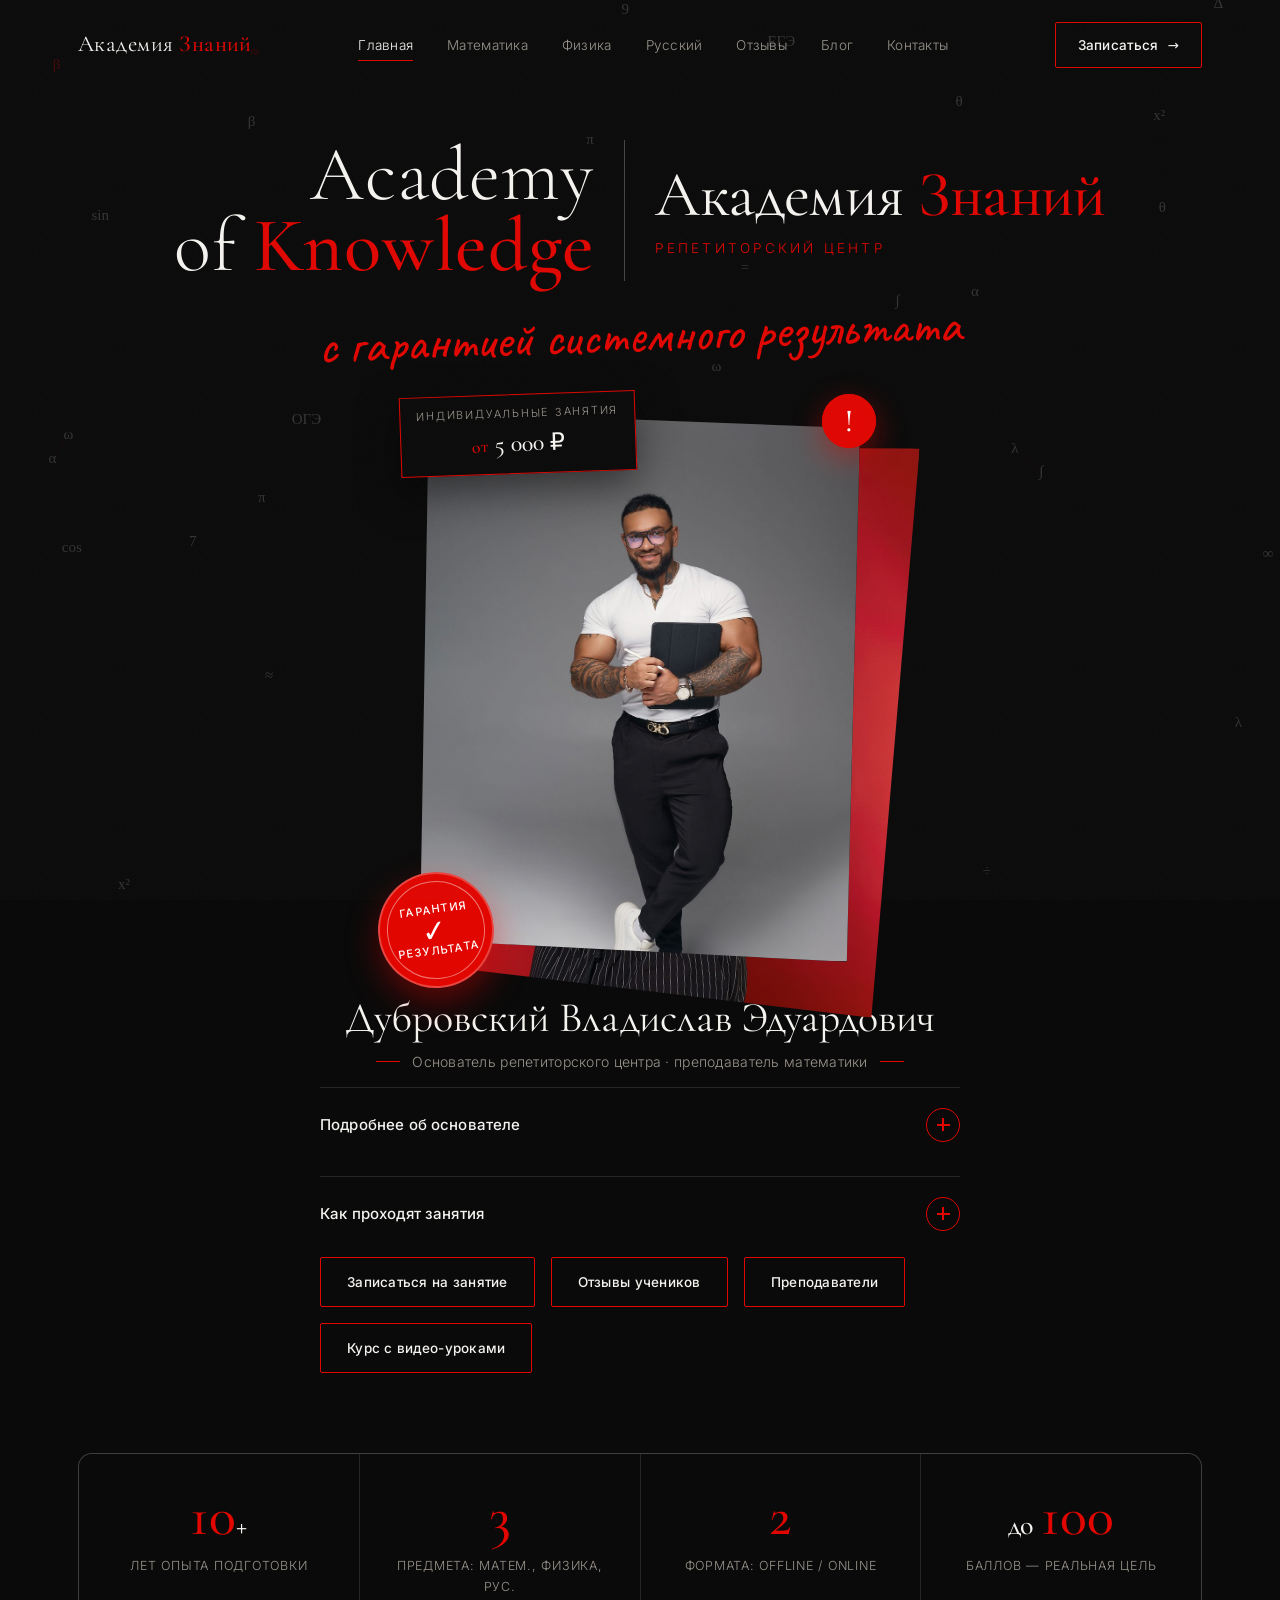
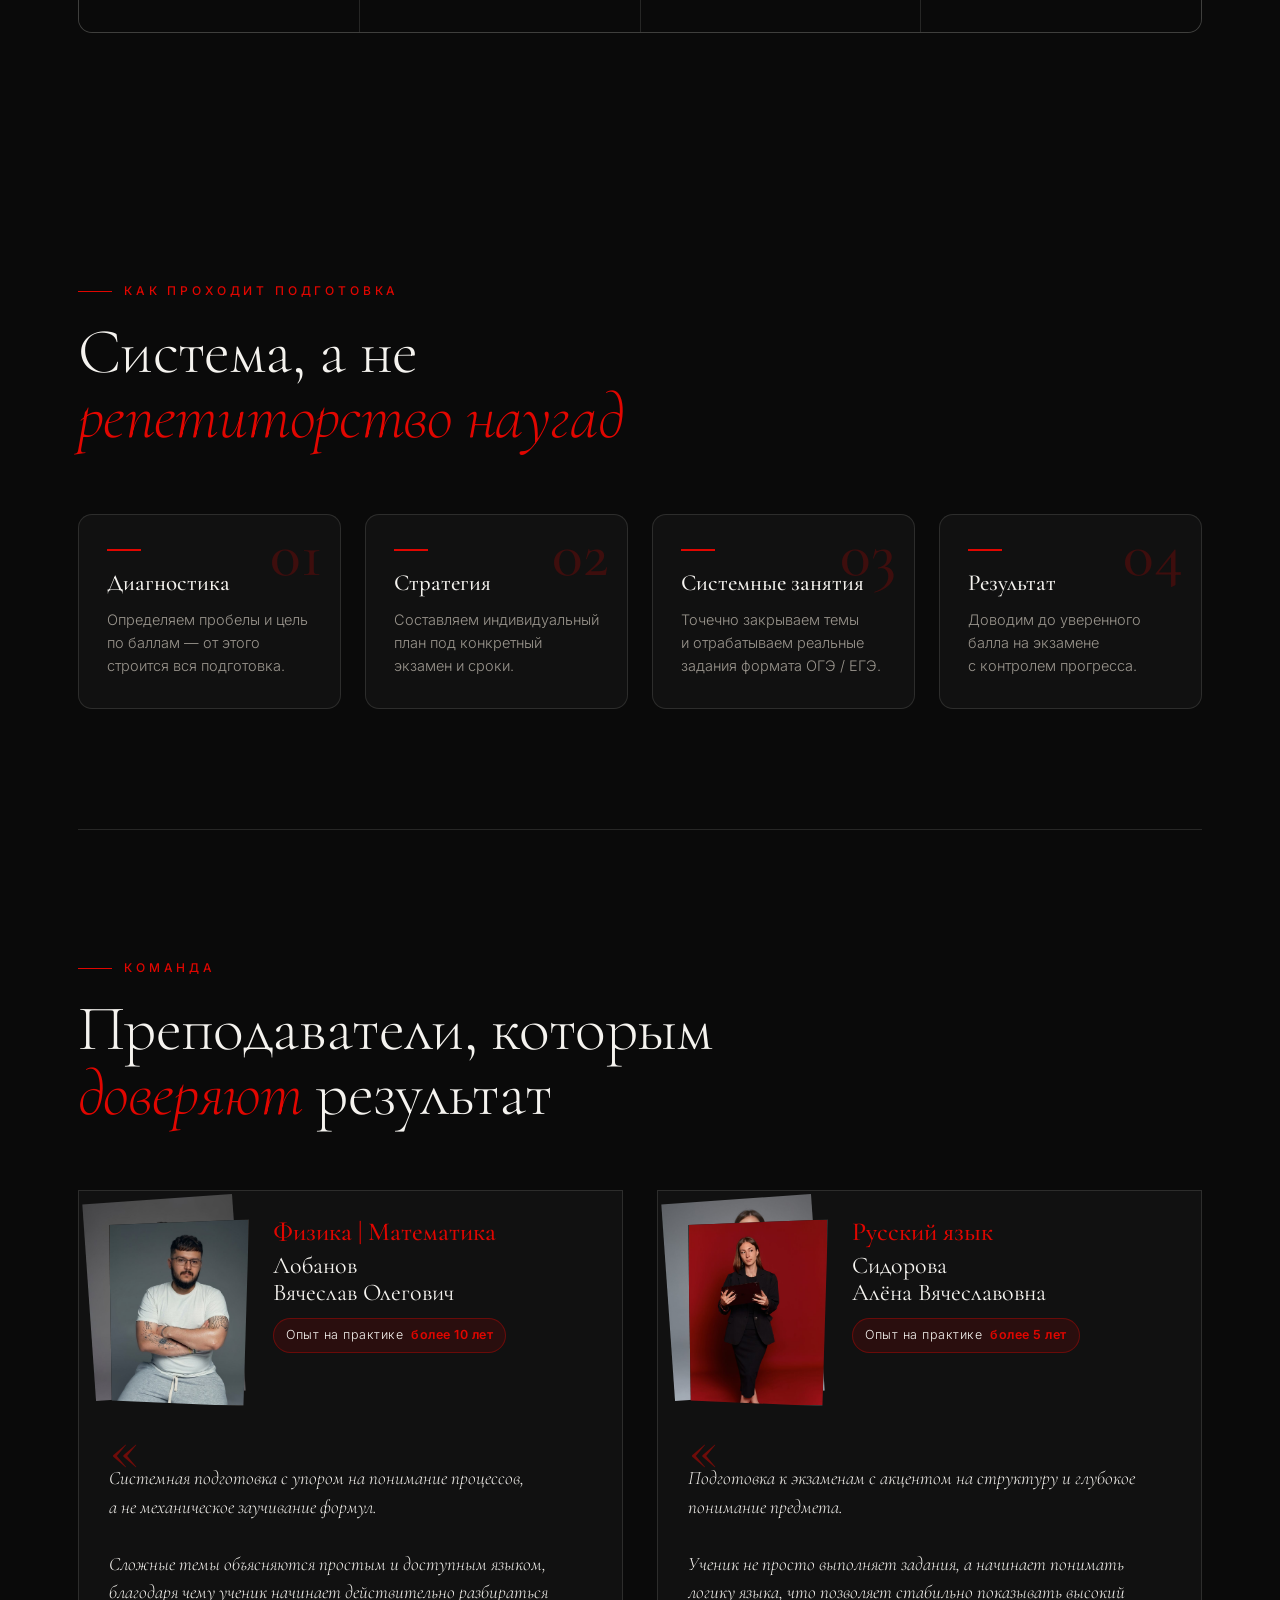
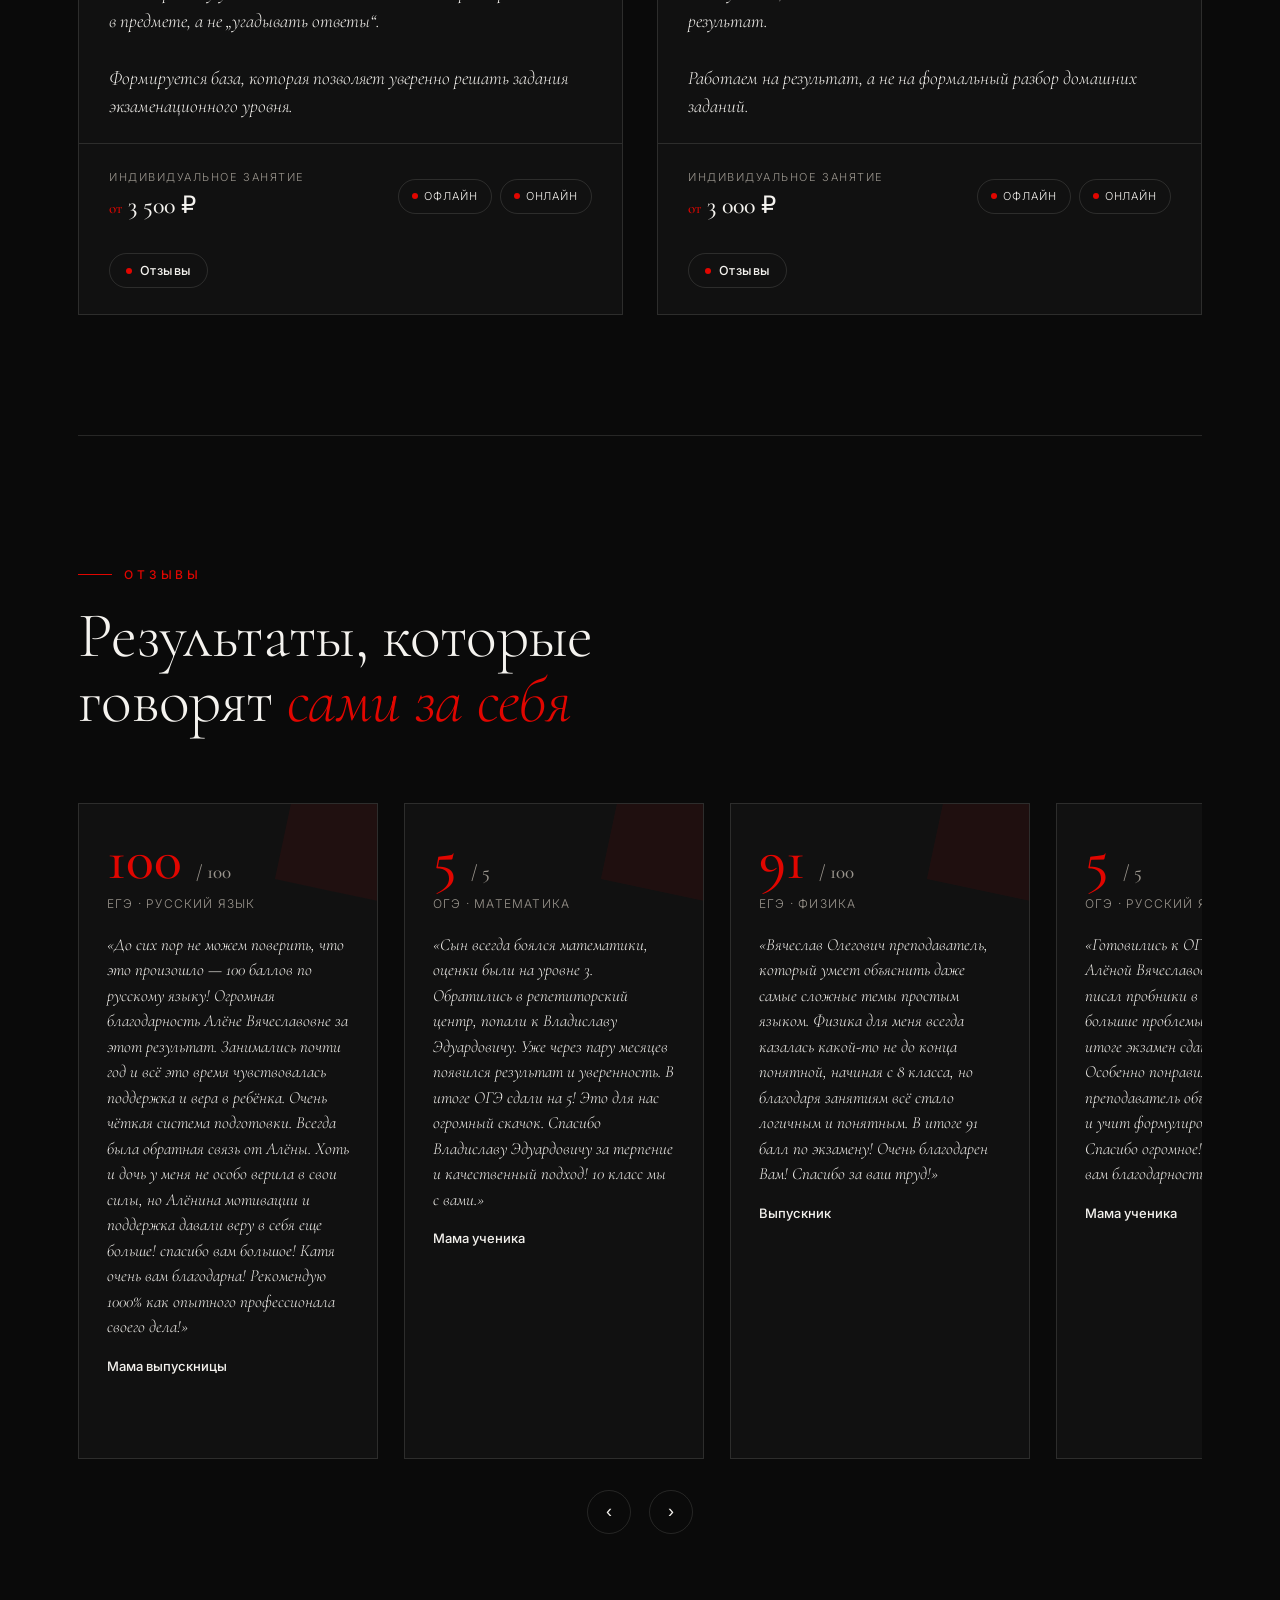
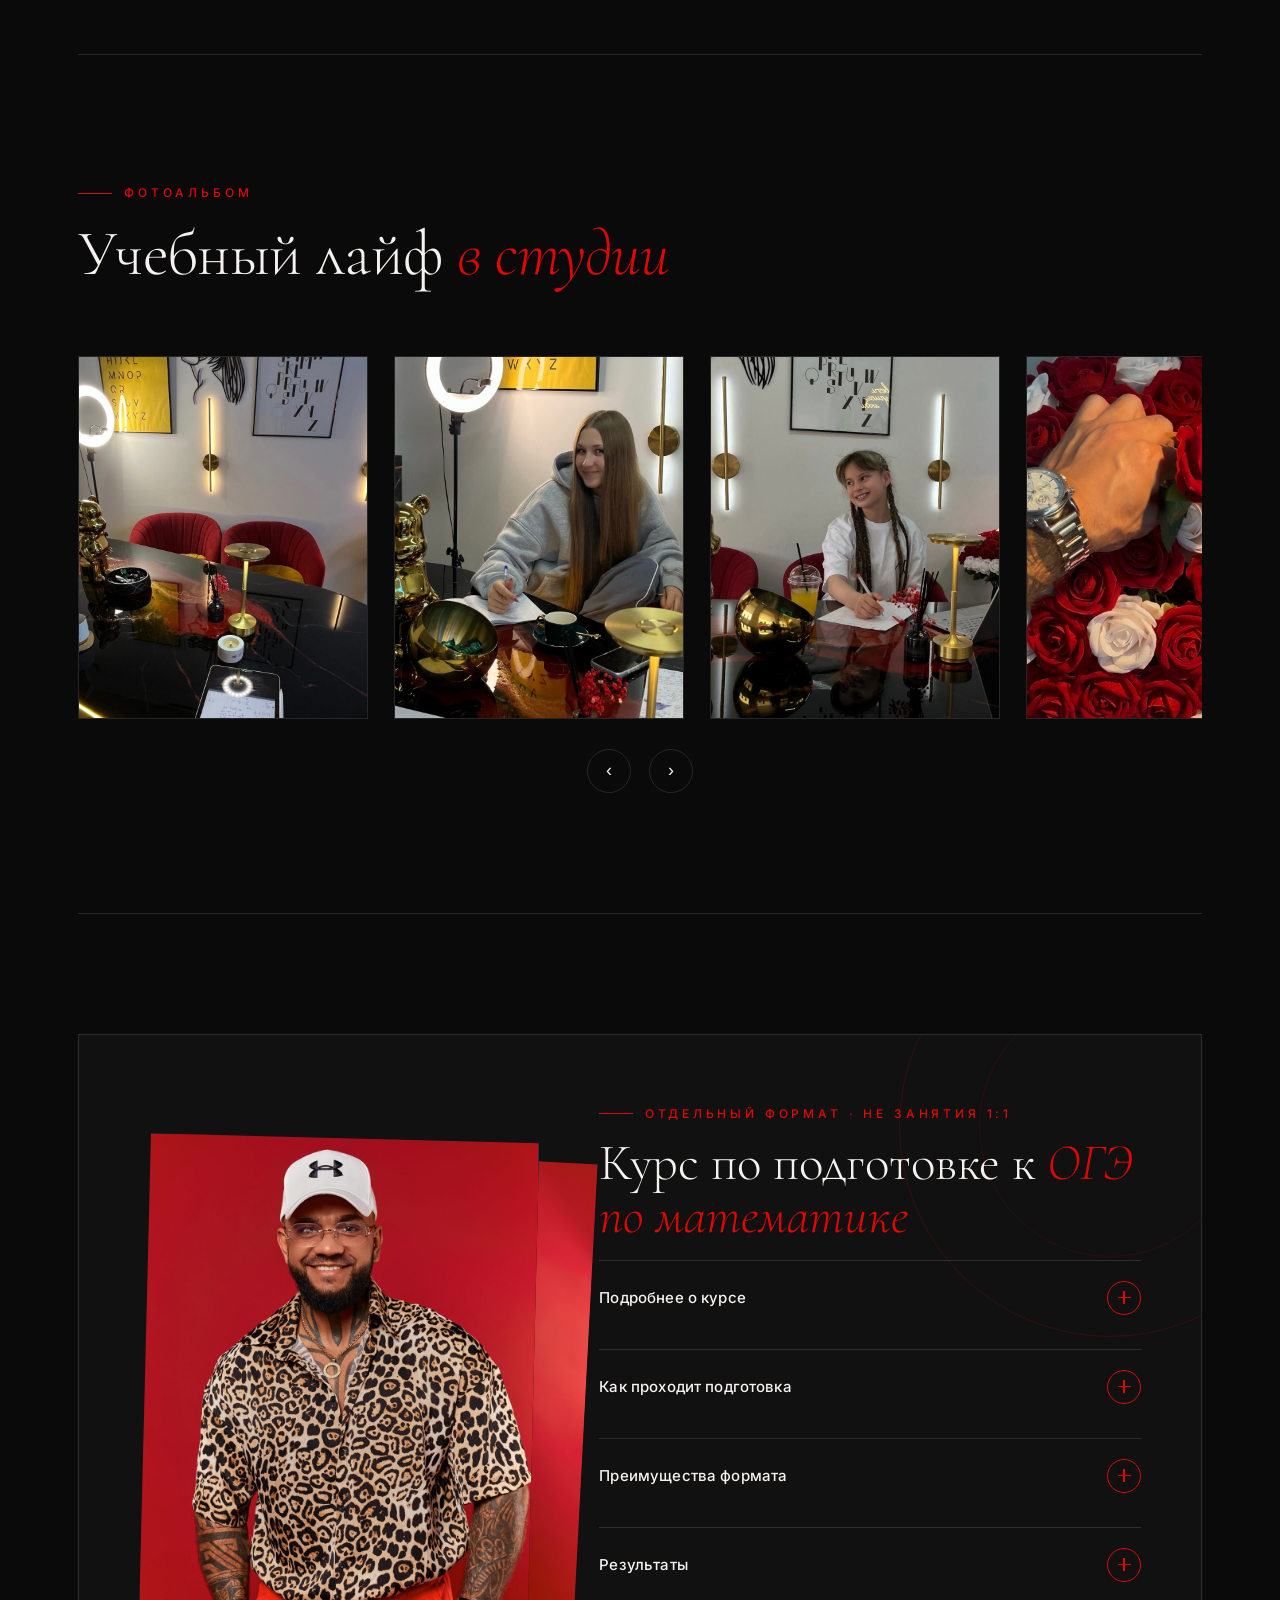
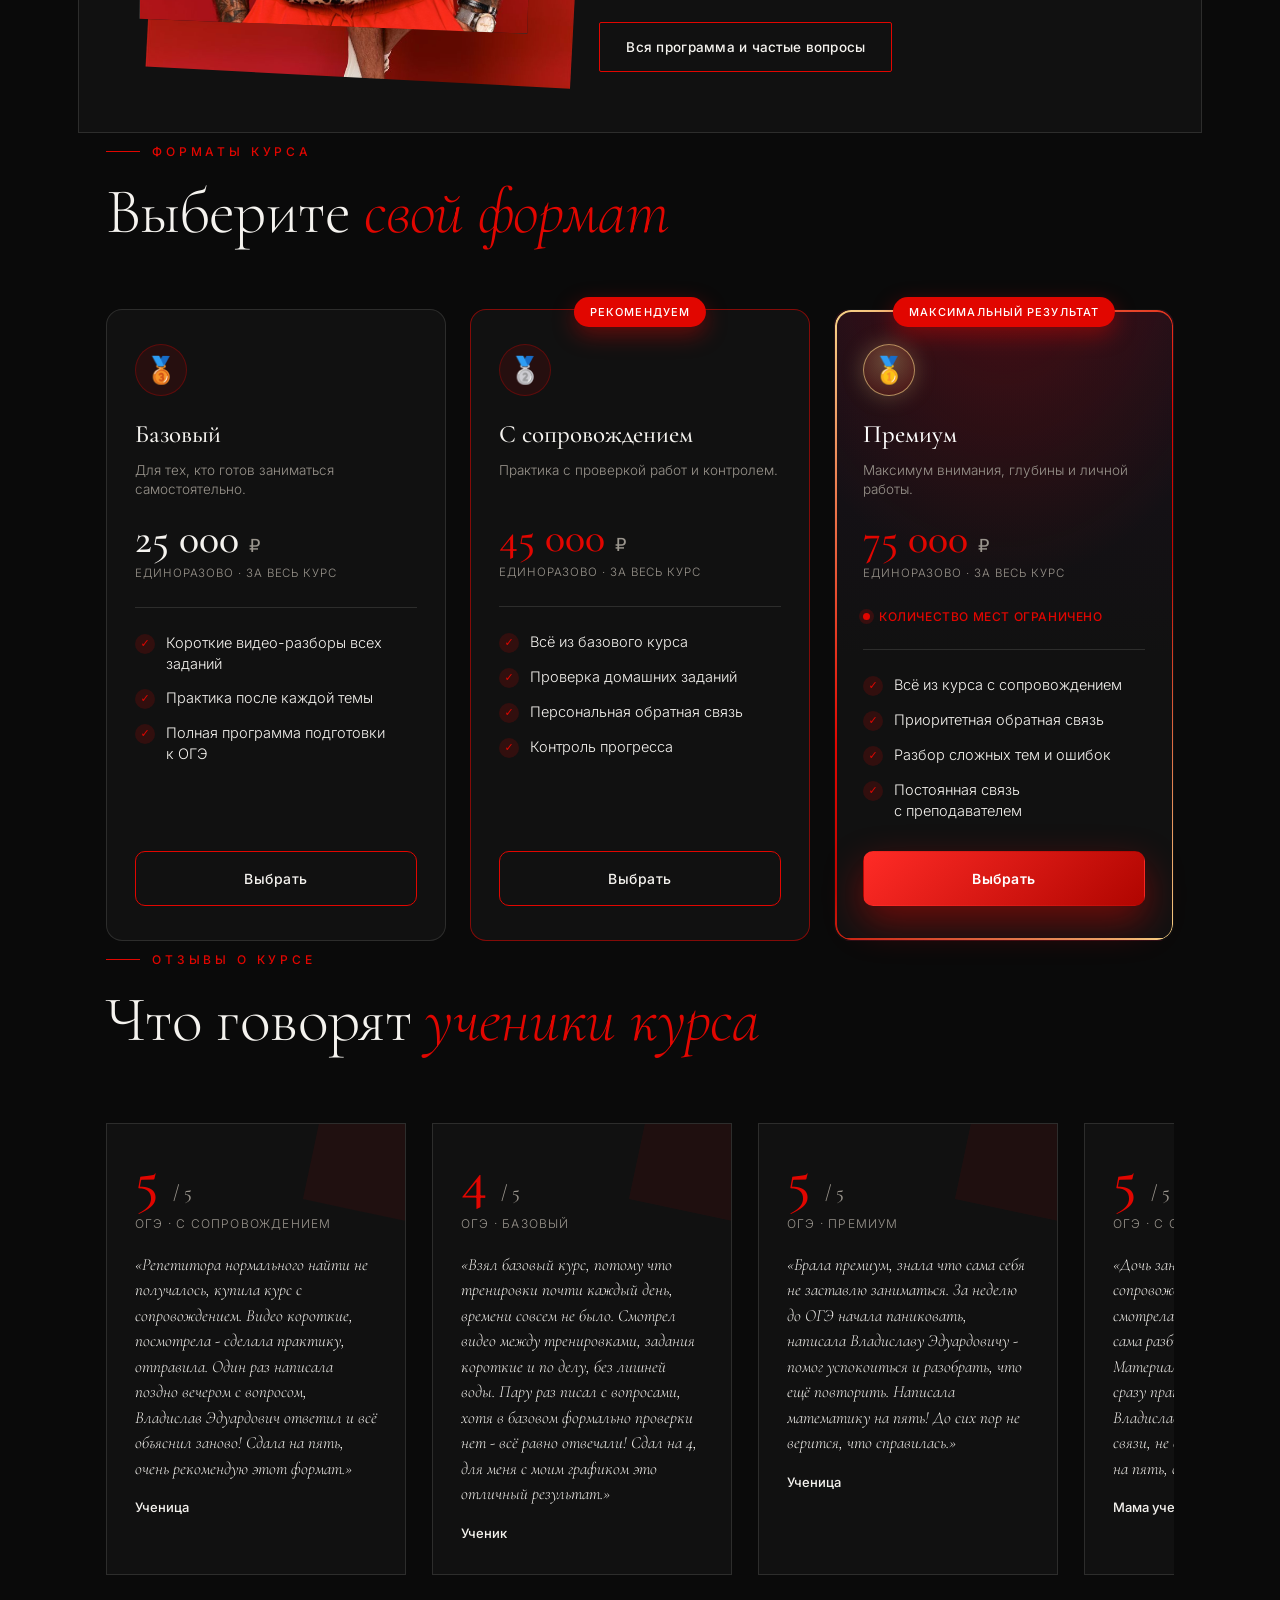
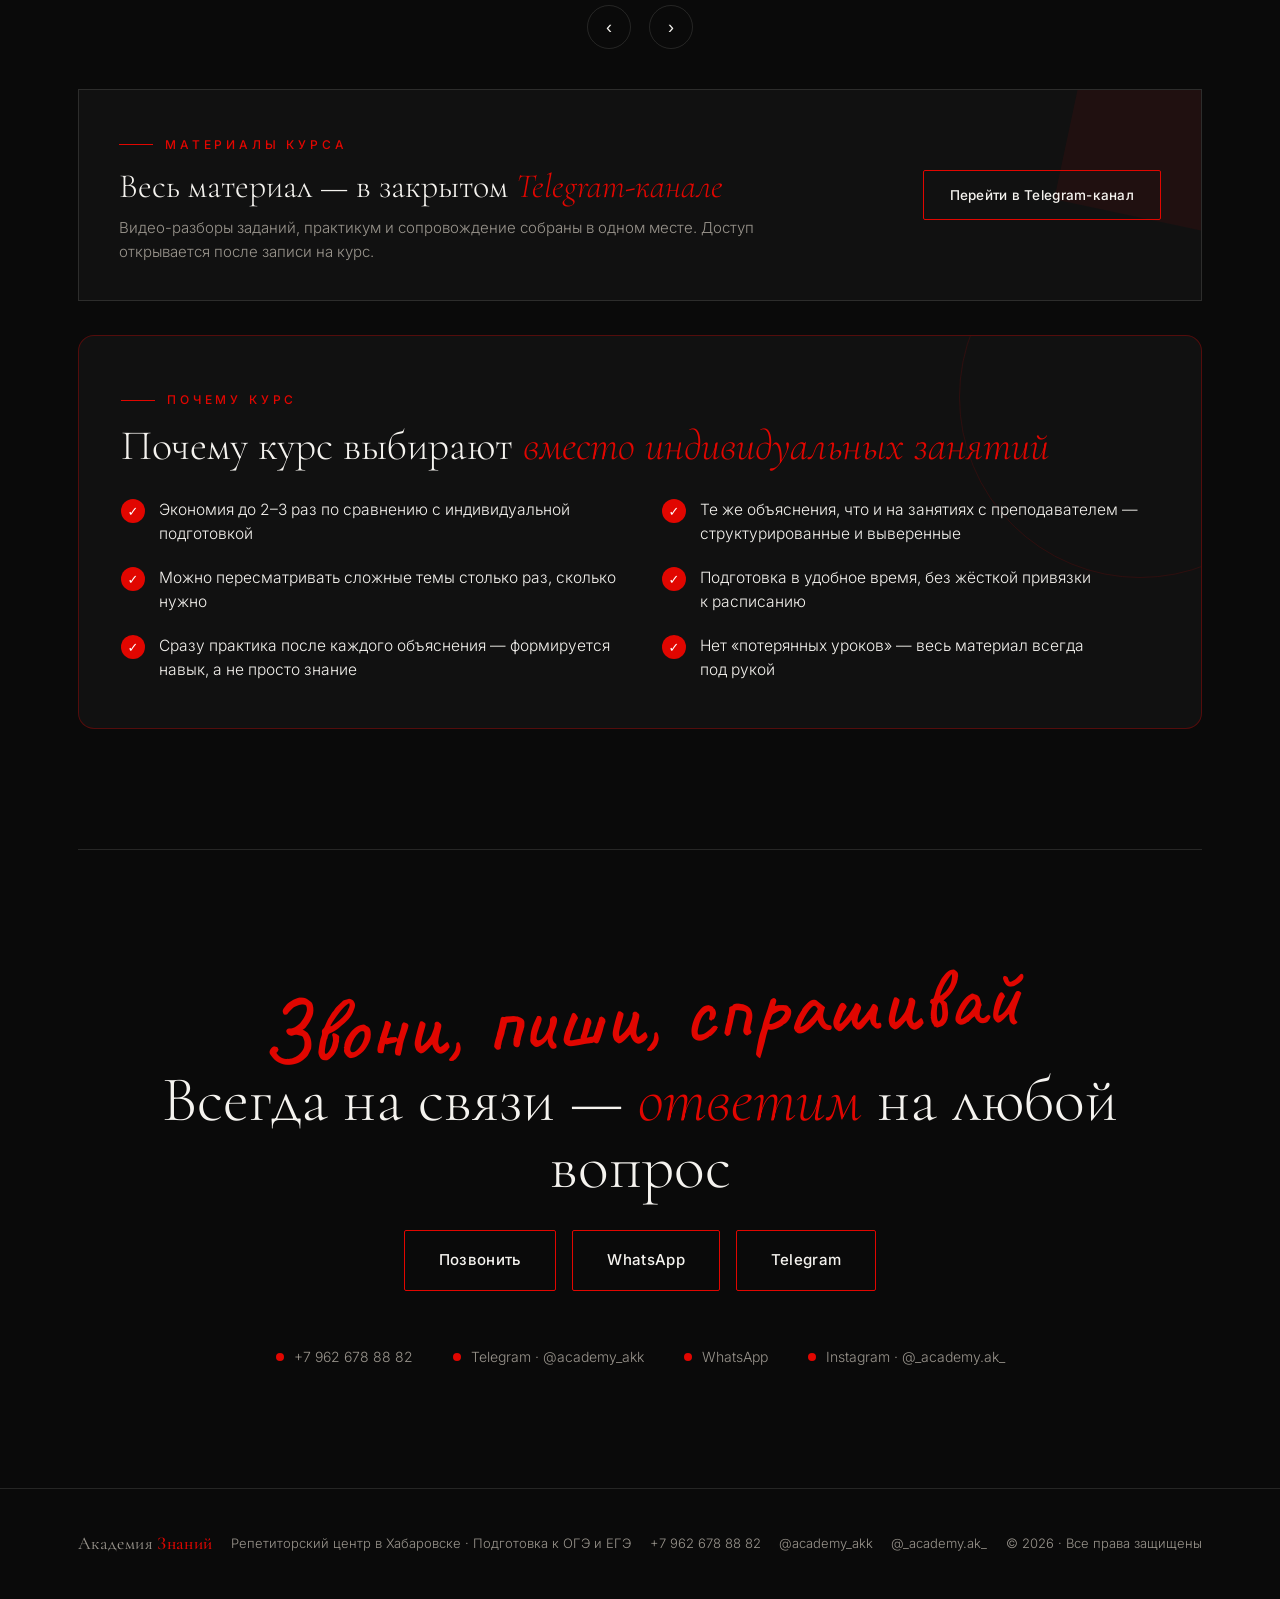
==== commit 80941cdf: "Перевод сайта на собственный домен www.academyschool.pro Заменены SITE/базовый путь во всех страница" ====
--- a/index.html
+++ b/index.html
@@ -12,34 +12,34 @@
 <meta name="geo.placename" content="Хабаровск">
 <meta name="geo.position" content="48.4802;135.0719">
 <meta name="ICBM" content="48.4802, 135.0719">
-<link rel="canonical" href="https://grach5.github.io/akademia-znaniy/">
-<link rel="icon" type="image/svg+xml" href="/akademia-znaniy/favicon.svg">
+<link rel="canonical" href="https://www.academyschool.pro/">
+<link rel="icon" type="image/svg+xml" href="/favicon.svg">
 <meta property="og:type" content="website">
 <meta property="og:site_name" content="Академия Знаний">
 <meta property="og:title" content="Академия Знаний — подготовка к ОГЭ и ЕГЭ в Хабаровске">
 <meta property="og:description" content="Репетиторский центр в Хабаровске с гарантией системного результата. Офлайн и онлайн. Записывайтесь на занятия.">
-<meta property="og:url" content="https://grach5.github.io/akademia-znaniy/">
-<meta property="og:image" content="https://grach5.github.io/akademia-znaniy/og-image.png">
+<meta property="og:url" content="https://www.academyschool.pro/">
+<meta property="og:image" content="https://www.academyschool.pro/og-image.png">
 <meta property="og:image:width" content="1200">
 <meta property="og:image:height" content="630">
 <meta property="og:locale" content="ru_RU">
 <meta name="twitter:card" content="summary_large_image">
 <meta name="twitter:title" content="Академия Знаний — подготовка к ОГЭ и ЕГЭ в Хабаровске">
 <meta name="twitter:description" content="Репетиторский центр в Хабаровске с гарантией системного результата. Офлайн и онлайн. Записывайтесь на занятия.">
-<meta name="twitter:image" content="https://grach5.github.io/akademia-znaniy/og-image.png">
-<link rel="preload" href="/akademia-znaniy/fonts/co3bmX5slCNuHLi8bLeY9MK7whWMhyjYrXtKgS4.woff2" as="font" type="font/woff2" crossorigin>
-<link rel="preload" href="/akademia-znaniy/fonts/UcC73FwrK3iLTeHuS_nVMrMxCp50SjIa0ZL7SUc.woff2" as="font" type="font/woff2" crossorigin>
-<link rel="stylesheet" href="/akademia-znaniy/assets/styles.css">
+<meta name="twitter:image" content="https://www.academyschool.pro/og-image.png">
+<link rel="preload" href="/fonts/co3bmX5slCNuHLi8bLeY9MK7whWMhyjYrXtKgS4.woff2" as="font" type="font/woff2" crossorigin>
+<link rel="preload" href="/fonts/UcC73FwrK3iLTeHuS_nVMrMxCp50SjIa0ZL7SUc.woff2" as="font" type="font/woff2" crossorigin>
+<link rel="stylesheet" href="/assets/styles.css">
 <script type="application/ld+json">
 {
   "@context": "https://schema.org",
   "@type": ["EducationalOrganization", "LocalBusiness"],
-  "@id": "https://grach5.github.io/akademia-znaniy/#org",
+  "@id": "https://www.academyschool.pro/#org",
   "name": "Академия Знаний",
   "description": "Репетиторский центр. Подготовка к ОГЭ и ЕГЭ по математике, физике и русскому языку с гарантией системного результата. Офлайн и онлайн.",
-  "url": "https://grach5.github.io/akademia-znaniy/",
-  "image": "https://grach5.github.io/akademia-znaniy/og-image.png",
-  "logo": "https://grach5.github.io/akademia-znaniy/favicon.svg",
+  "url": "https://www.academyschool.pro/",
+  "image": "https://www.academyschool.pro/og-image.png",
+  "logo": "https://www.academyschool.pro/favicon.svg",
   "priceRange": "от 3 000 ₽ до 75 000 ₽",
   "telephone": "+79626788882",
   "sameAs": [
@@ -85,15 +85,15 @@
 {
   "@context": "https://schema.org",
   "@graph": [
-    { "@type": "Person", "name": "Дубровский Владислав Эдуардович", "jobTitle": "Основатель, преподаватель математики", "image": "https://grach5.github.io/akademia-znaniy/team/founder2.jpg", "worksFor": { "@id": "https://grach5.github.io/akademia-znaniy/#org" }, "knowsAbout": ["Подготовка к ОГЭ по математике", "Подготовка к ЕГЭ по математике", "Математика"] },
-    { "@type": "Person", "name": "Лобанов Вячеслав Олегович", "jobTitle": "Преподаватель физики и математики", "image": "https://grach5.github.io/akademia-znaniy/team/lobanov.jpg", "worksFor": { "@id": "https://grach5.github.io/akademia-znaniy/#org" }, "knowsAbout": ["Физика", "Математика", "Подготовка к ОГЭ и ЕГЭ по физике"] },
-    { "@type": "Person", "name": "Сидорова Алёна Вячеславовна", "jobTitle": "Преподаватель русского языка", "image": "https://grach5.github.io/akademia-znaniy/team/alena.jpg", "worksFor": { "@id": "https://grach5.github.io/akademia-znaniy/#org" }, "knowsAbout": ["Русский язык", "Подготовка к ОГЭ и ЕГЭ по русскому языку"] },
+    { "@type": "Person", "name": "Дубровский Владислав Эдуардович", "jobTitle": "Основатель, преподаватель математики", "image": "https://www.academyschool.pro/team/founder2.jpg", "worksFor": { "@id": "https://www.academyschool.pro/#org" }, "knowsAbout": ["Подготовка к ОГЭ по математике", "Подготовка к ЕГЭ по математике", "Математика"] },
+    { "@type": "Person", "name": "Лобанов Вячеслав Олегович", "jobTitle": "Преподаватель физики и математики", "image": "https://www.academyschool.pro/team/lobanov.jpg", "worksFor": { "@id": "https://www.academyschool.pro/#org" }, "knowsAbout": ["Физика", "Математика", "Подготовка к ОГЭ и ЕГЭ по физике"] },
+    { "@type": "Person", "name": "Сидорова Алёна Вячеславовна", "jobTitle": "Преподаватель русского языка", "image": "https://www.academyschool.pro/team/alena.jpg", "worksFor": { "@id": "https://www.academyschool.pro/#org" }, "knowsAbout": ["Русский язык", "Подготовка к ОГЭ и ЕГЭ по русскому языку"] },
     {
       "@type": "Course",
       "name": "Курс подготовки к ОГЭ по математике",
       "description": "Премиальная система подготовки к ОГЭ по математике: короткие видео-разборы заданий, практика, персональная обратная связь и контроль результата. Форматы: базовый, с сопровождением, премиум.",
-      "image": "https://grach5.github.io/akademia-znaniy/team/course.jpg",
-      "provider": { "@id": "https://grach5.github.io/akademia-znaniy/#org" },
+      "image": "https://www.academyschool.pro/team/course.jpg",
+      "provider": { "@id": "https://www.academyschool.pro/#org" },
       "inLanguage": "ru",
       "hasCourseInstance": { "@type": "CourseInstance", "courseMode": ["online", "onsite"], "location": { "@type": "Place", "name": "Хабаровск" } },
       "offers": [
@@ -112,18 +112,18 @@
 <p class="sr-only">Академия Знаний — репетиторский центр в Хабаровске: подготовка к ОГЭ и ЕГЭ по математике, физике и русскому языку. Занятия офлайн в Хабаровске и онлайн с гарантией результата.</p>
 <header id="head">
   <div class="wrap nav">
-    <a class="brand" href="/akademia-znaniy/">Академия <b>Знаний</b></a>
+    <a class="brand" href="/">Академия <b>Знаний</b></a>
     <nav class="nav-links" aria-label="Основная навигация">
-      <a href="/akademia-znaniy/" class="active">Главная</a>
-      <a href="/akademia-znaniy/podgotovka-oge-matematika/">Математика</a>
-      <a href="/akademia-znaniy/repetitor-fizika-habarovsk/">Физика</a>
-      <a href="/akademia-znaniy/repetitor-russkiy-habarovsk/">Русский</a>
-      <a href="/akademia-znaniy/otzyvy/">Отзывы</a>
-      <a href="/akademia-znaniy/blog/">Блог</a>
-      <a href="/akademia-znaniy/kontakty/">Контакты</a>
+      <a href="/" class="active">Главная</a>
+      <a href="/podgotovka-oge-matematika/">Математика</a>
+      <a href="/repetitor-fizika-habarovsk/">Физика</a>
+      <a href="/repetitor-russkiy-habarovsk/">Русский</a>
+      <a href="/otzyvy/">Отзывы</a>
+      <a href="/blog/">Блог</a>
+      <a href="/kontakty/">Контакты</a>
     </nav>
     <button class="burger" id="burger" type="button" aria-label="Меню" aria-expanded="false"><span></span><span></span><span></span></button>
-    <a href="/akademia-znaniy/kontakty/" class="btn nav-cta">Записаться <span aria-hidden="true">&rarr;</span></a>
+    <a href="/kontakty/" class="btn nav-cta">Записаться <span aria-hidden="true">&rarr;</span></a>
   </div>
 </header>
 <section class="hero" id="top">
@@ -140,12 +140,12 @@
 
       <div class="founder-hero">
         <div class="cutout" style="display:block">
-          <div class="plate hero-plate" style="background-image:url(/akademia-znaniy/team/founder.jpg)"></div>
+          <div class="plate hero-plate" style="background-image:url(/team/founder.jpg)"></div>
           <div class="price-badge"><span>Индивидуальные занятия</span><b><em>от</em>&nbsp;5&nbsp;000&nbsp;₽</b></div>
           <div class="seal" role="img" aria-label="Гарантия системного результата"><span>Гарантия</span><span class="seal-big" aria-hidden="true">✓</span><span>результата</span></div>
           <button class="excl" data-opens="founder-text1" aria-label="Подробнее — текст 1">!</button>
           <figure class="photo hero-photo" data-shots="founder" aria-label="Открыть фото основателя на весь экран">
-            <img src="/akademia-znaniy/team/founder2.jpg" width="1000" height="1431" alt="Дубровский Владислав Эдуардович — основатель репетиторского центра «Академия Знаний»" style="object-position:top">
+            <img src="/team/founder2.jpg" width="1000" height="1431" alt="Дубровский Владислав Эдуардович — основатель репетиторского центра «Академия Знаний»" style="object-position:top">
           </figure>
         </div>
       </div>
@@ -174,7 +174,7 @@
         </div>
 
         <div class="hero-cta founder-actions">
-          <a href="/akademia-znaniy/kontakty/" class="btn">Записаться на&nbsp;занятие</a>
+          <a href="/kontakty/" class="btn">Записаться на&nbsp;занятие</a>
           <button class="btn" type="button" data-shots="math">Отзывы учеников</button>
           <a href="#teachers" class="btn">Преподаватели</a>
           <a href="#course" class="btn">Курс с&nbsp;видео-уроками</a>
@@ -234,9 +234,9 @@
       <article class="t-card ro">
         <div class="t-card-top">
           <div class="cutout" style="display:block">
-            <div class="plate t-plate" style="background-image:url(/akademia-znaniy/team/lobanov-2.jpg)"></div>
+            <div class="plate t-plate" style="background-image:url(/team/lobanov-2.jpg)"></div>
             <figure class="photo t-photo" data-shots="lobanov" aria-label="Открыть фото преподавателя на весь экран">
-              <img src="/akademia-znaniy/team/lobanov.jpg" width="800" height="1201" alt="Лобанов Вячеслав Олегович — преподаватель физики и математики" loading="lazy">
+              <img src="/team/lobanov.jpg" width="800" height="1201" alt="Лобанов Вячеслав Олегович — преподаватель физики и математики" loading="lazy">
             </figure>
           </div>
           <div class="t-meta">
@@ -260,9 +260,9 @@
       <article class="t-card ro d1">
         <div class="t-card-top">
           <div class="cutout" style="display:block">
-            <div class="plate t-plate" style="background-image:url(/akademia-znaniy/team/alena-2.jpg)"></div>
+            <div class="plate t-plate" style="background-image:url(/team/alena-2.jpg)"></div>
             <figure class="photo t-photo" data-shots="alena" aria-label="Открыть фото преподавателя на весь экран">
-              <img src="/akademia-znaniy/team/alena.jpg" width="800" height="1200" alt="Сидорова Алёна Вячеславовна — преподаватель русского языка" loading="lazy">
+              <img src="/team/alena.jpg" width="800" height="1200" alt="Сидорова Алёна Вячеславовна — преподаватель русского языка" loading="lazy">
             </figure>
           </div>
           <div class="t-meta">
@@ -322,9 +322,9 @@
     <div class="course ro">
       <div class="course-grid">
         <div class="cutout" style="display:block">
-          <div class="plate course-plate" style="background-image:url(/akademia-znaniy/team/course-2.jpg)"></div>
+          <div class="plate course-plate" style="background-image:url(/team/course-2.jpg)"></div>
           <figure class="photo course-photo" data-shots="course" aria-label="Открыть фото на весь экран">
-            <img src="/akademia-znaniy/team/course.jpg" width="1000" height="1500" alt="Дубровский Владислав Эдуардович — курс подготовки к ОГЭ по математике" loading="lazy">
+            <img src="/team/course.jpg" width="1000" height="1500" alt="Дубровский Владислав Эдуардович — курс подготовки к ОГЭ по математике" loading="lazy">
           </figure>
         </div>
         <div class="course-copy">
@@ -372,7 +372,7 @@
           </div>
 
           <div class="page-cta" style="margin-top:20px">
-            <a href="/akademia-znaniy/podgotovka-oge-matematika/" class="btn">Вся программа и&nbsp;частые вопросы</a>
+            <a href="/podgotovka-oge-matematika/" class="btn">Вся программа и&nbsp;частые вопросы</a>
           </div>
         </div>
       </div>
@@ -388,7 +388,7 @@
         <div class="tprice">25&nbsp;000&nbsp;<em>₽</em></div>
         <div class="tnote">единоразово · за весь курс</div>
         <ul><li><span class="ck">✓</span>Короткие видео-разборы всех заданий</li><li><span class="ck">✓</span>Практика после каждой темы</li><li><span class="ck">✓</span>Полная программа подготовки к&nbsp;ОГЭ</li></ul>
-        <a href="/akademia-znaniy/kontakty/" class="btn">Выбрать</a>
+        <a href="/kontakty/" class="btn">Выбрать</a>
       </div>
       <div class="tier rec ro">
         <span class="badge">Рекомендуем</span><span class="medal" aria-hidden="true">🥈</span>
@@ -397,7 +397,7 @@
         <div class="tprice">45&nbsp;000&nbsp;<em>₽</em></div>
         <div class="tnote">единоразово · за весь курс</div>
         <ul><li><span class="ck">✓</span>Всё из&nbsp;базового курса</li><li><span class="ck">✓</span>Проверка домашних заданий</li><li><span class="ck">✓</span>Персональная обратная связь</li><li><span class="ck">✓</span>Контроль прогресса</li></ul>
-        <a href="/akademia-znaniy/kontakty/" class="btn">Выбрать</a>
+        <a href="/kontakty/" class="btn">Выбрать</a>
       </div>
       <div class="tier prem ro">
         <span class="badge badge-prem">Максимальный результат</span><span class="medal" aria-hidden="true">🥇</span>
@@ -407,7 +407,7 @@
         <div class="tnote">единоразово · за весь курс</div>
         <div class="limit">Количество мест ограничено</div>
         <ul><li><span class="ck">✓</span>Всё из&nbsp;курса с&nbsp;сопровождением</li><li><span class="ck">✓</span>Приоритетная обратная связь</li><li><span class="ck">✓</span>Разбор сложных тем и&nbsp;ошибок</li><li><span class="ck">✓</span>Постоянная связь с&nbsp;преподавателем</li></ul>
-        <a href="/akademia-znaniy/kontakty/" class="btn">Выбрать</a>
+        <a href="/kontakty/" class="btn">Выбрать</a>
       </div>
     </div>
 </section><section class="wrap ro">
@@ -478,10 +478,10 @@
 </footer>
 <div class="mcta" aria-label="Быстрые действия">
   <a href="tel:+79626788882" class="btn">Позвонить</a>
-  <a href="/akademia-znaniy/kontakty/" class="btn">Записаться</a>
+  <a href="/kontakty/" class="btn">Записаться</a>
 </div>
-<script>window.__BASE__="/akademia-znaniy";</script>
-<script src="/akademia-znaniy/assets/app.js" defer></script>
-<script src="/akademia-znaniy/assets/reviews.js" defer></script>
+<script>window.__BASE__="";</script>
+<script src="/assets/app.js" defer></script>
+<script src="/assets/reviews.js" defer></script>
 </body>
 </html>
--- a/assets/styles.css
+++ b/assets/styles.css
@@ -0,0 +1,758 @@
+
+/* cyrillic */
+@font-face {
+  font-family: 'Caveat';
+  font-style: normal;
+  font-weight: 500;
+  font-display: swap;
+  src: url(/fonts/Wnz6HAc5bAfYB2Q7YjYYmg8.woff2) format('woff2');
+  unicode-range: U+0301, U+0400-045F, U+0490-0491, U+04B0-04B1, U+2116;
+}
+/* latin */
+@font-face {
+  font-family: 'Caveat';
+  font-style: normal;
+  font-weight: 500;
+  font-display: swap;
+  src: url(/fonts/Wnz6HAc5bAfYB2Q7ZjYY.woff2) format('woff2');
+  unicode-range: U+0000-00FF, U+0131, U+0152-0153, U+02BB-02BC, U+02C6, U+02DA, U+02DC, U+0304, U+0308, U+0329, U+2000-206F, U+20AC, U+2122, U+2191, U+2193, U+2212, U+2215, U+FEFF, U+FFFD;
+}
+/* cyrillic */
+@font-face {
+  font-family: 'Caveat';
+  font-style: normal;
+  font-weight: 600;
+  font-display: swap;
+  src: url(/fonts/Wnz6HAc5bAfYB2Q7YjYYmg8.woff2) format('woff2');
+  unicode-range: U+0301, U+0400-045F, U+0490-0491, U+04B0-04B1, U+2116;
+}
+/* latin */
+@font-face {
+  font-family: 'Caveat';
+  font-style: normal;
+  font-weight: 600;
+  font-display: swap;
+  src: url(/fonts/Wnz6HAc5bAfYB2Q7ZjYY.woff2) format('woff2');
+  unicode-range: U+0000-00FF, U+0131, U+0152-0153, U+02BB-02BC, U+02C6, U+02DA, U+02DC, U+0304, U+0308, U+0329, U+2000-206F, U+20AC, U+2122, U+2191, U+2193, U+2212, U+2215, U+FEFF, U+FFFD;
+}
+/* cyrillic */
+@font-face {
+  font-family: 'Caveat';
+  font-style: normal;
+  font-weight: 700;
+  font-display: swap;
+  src: url(/fonts/Wnz6HAc5bAfYB2Q7YjYYmg8.woff2) format('woff2');
+  unicode-range: U+0301, U+0400-045F, U+0490-0491, U+04B0-04B1, U+2116;
+}
+/* latin */
+@font-face {
+  font-family: 'Caveat';
+  font-style: normal;
+  font-weight: 700;
+  font-display: swap;
+  src: url(/fonts/Wnz6HAc5bAfYB2Q7ZjYY.woff2) format('woff2');
+  unicode-range: U+0000-00FF, U+0131, U+0152-0153, U+02BB-02BC, U+02C6, U+02DA, U+02DC, U+0304, U+0308, U+0329, U+2000-206F, U+20AC, U+2122, U+2191, U+2193, U+2212, U+2215, U+FEFF, U+FFFD;
+}
+/* cyrillic */
+@font-face {
+  font-family: 'Cormorant Garamond';
+  font-style: italic;
+  font-weight: 300;
+  font-display: swap;
+  src: url(/fonts/co3ZmX5slCNuHLi8bLeY9MK7whWMhyjYrEtMmSq17w.woff2) format('woff2');
+  unicode-range: U+0301, U+0400-045F, U+0490-0491, U+04B0-04B1, U+2116;
+}
+/* latin */
+@font-face {
+  font-family: 'Cormorant Garamond';
+  font-style: italic;
+  font-weight: 300;
+  font-display: swap;
+  src: url(/fonts/co3ZmX5slCNuHLi8bLeY9MK7whWMhyjYrEtImSo.woff2) format('woff2');
+  unicode-range: U+0000-00FF, U+0131, U+0152-0153, U+02BB-02BC, U+02C6, U+02DA, U+02DC, U+0304, U+0308, U+0329, U+2000-206F, U+20AC, U+2122, U+2191, U+2193, U+2212, U+2215, U+FEFF, U+FFFD;
+}
+/* cyrillic */
+@font-face {
+  font-family: 'Cormorant Garamond';
+  font-style: italic;
+  font-weight: 400;
+  font-display: swap;
+  src: url(/fonts/co3ZmX5slCNuHLi8bLeY9MK7whWMhyjYrEtMmSq17w.woff2) format('woff2');
+  unicode-range: U+0301, U+0400-045F, U+0490-0491, U+04B0-04B1, U+2116;
+}
+/* latin */
+@font-face {
+  font-family: 'Cormorant Garamond';
+  font-style: italic;
+  font-weight: 400;
+  font-display: swap;
+  src: url(/fonts/co3ZmX5slCNuHLi8bLeY9MK7whWMhyjYrEtImSo.woff2) format('woff2');
+  unicode-range: U+0000-00FF, U+0131, U+0152-0153, U+02BB-02BC, U+02C6, U+02DA, U+02DC, U+0304, U+0308, U+0329, U+2000-206F, U+20AC, U+2122, U+2191, U+2193, U+2212, U+2215, U+FEFF, U+FFFD;
+}
+/* cyrillic */
+@font-face {
+  font-family: 'Cormorant Garamond';
+  font-style: normal;
+  font-weight: 300;
+  font-display: swap;
+  src: url(/fonts/co3bmX5slCNuHLi8bLeY9MK7whWMhyjYrXtKgS4.woff2) format('woff2');
+  unicode-range: U+0301, U+0400-045F, U+0490-0491, U+04B0-04B1, U+2116;
+}
+/* latin */
+@font-face {
+  font-family: 'Cormorant Garamond';
+  font-style: normal;
+  font-weight: 300;
+  font-display: swap;
+  src: url(/fonts/co3bmX5slCNuHLi8bLeY9MK7whWMhyjYqXtK.woff2) format('woff2');
+  unicode-range: U+0000-00FF, U+0131, U+0152-0153, U+02BB-02BC, U+02C6, U+02DA, U+02DC, U+0304, U+0308, U+0329, U+2000-206F, U+20AC, U+2122, U+2191, U+2193, U+2212, U+2215, U+FEFF, U+FFFD;
+}
+/* cyrillic */
+@font-face {
+  font-family: 'Cormorant Garamond';
+  font-style: normal;
+  font-weight: 400;
+  font-display: swap;
+  src: url(/fonts/co3bmX5slCNuHLi8bLeY9MK7whWMhyjYrXtKgS4.woff2) format('woff2');
+  unicode-range: U+0301, U+0400-045F, U+0490-0491, U+04B0-04B1, U+2116;
+}
+/* latin */
+@font-face {
+  font-family: 'Cormorant Garamond';
+  font-style: normal;
+  font-weight: 400;
+  font-display: swap;
+  src: url(/fonts/co3bmX5slCNuHLi8bLeY9MK7whWMhyjYqXtK.woff2) format('woff2');
+  unicode-range: U+0000-00FF, U+0131, U+0152-0153, U+02BB-02BC, U+02C6, U+02DA, U+02DC, U+0304, U+0308, U+0329, U+2000-206F, U+20AC, U+2122, U+2191, U+2193, U+2212, U+2215, U+FEFF, U+FFFD;
+}
+/* cyrillic */
+@font-face {
+  font-family: 'Cormorant Garamond';
+  font-style: normal;
+  font-weight: 500;
+  font-display: swap;
+  src: url(/fonts/co3bmX5slCNuHLi8bLeY9MK7whWMhyjYrXtKgS4.woff2) format('woff2');
+  unicode-range: U+0301, U+0400-045F, U+0490-0491, U+04B0-04B1, U+2116;
+}
+/* latin */
+@font-face {
+  font-family: 'Cormorant Garamond';
+  font-style: normal;
+  font-weight: 500;
+  font-display: swap;
+  src: url(/fonts/co3bmX5slCNuHLi8bLeY9MK7whWMhyjYqXtK.woff2) format('woff2');
+  unicode-range: U+0000-00FF, U+0131, U+0152-0153, U+02BB-02BC, U+02C6, U+02DA, U+02DC, U+0304, U+0308, U+0329, U+2000-206F, U+20AC, U+2122, U+2191, U+2193, U+2212, U+2215, U+FEFF, U+FFFD;
+}
+/* cyrillic */
+@font-face {
+  font-family: 'Inter';
+  font-style: normal;
+  font-weight: 300;
+  font-display: swap;
+  src: url(/fonts/UcC73FwrK3iLTeHuS_nVMrMxCp50SjIa0ZL7SUc.woff2) format('woff2');
+  unicode-range: U+0301, U+0400-045F, U+0490-0491, U+04B0-04B1, U+2116;
+}
+/* latin */
+@font-face {
+  font-family: 'Inter';
+  font-style: normal;
+  font-weight: 300;
+  font-display: swap;
+  src: url(/fonts/UcC73FwrK3iLTeHuS_nVMrMxCp50SjIa1ZL7.woff2) format('woff2');
+  unicode-range: U+0000-00FF, U+0131, U+0152-0153, U+02BB-02BC, U+02C6, U+02DA, U+02DC, U+0304, U+0308, U+0329, U+2000-206F, U+20AC, U+2122, U+2191, U+2193, U+2212, U+2215, U+FEFF, U+FFFD;
+}
+/* cyrillic */
+@font-face {
+  font-family: 'Inter';
+  font-style: normal;
+  font-weight: 400;
+  font-display: swap;
+  src: url(/fonts/UcC73FwrK3iLTeHuS_nVMrMxCp50SjIa0ZL7SUc.woff2) format('woff2');
+  unicode-range: U+0301, U+0400-045F, U+0490-0491, U+04B0-04B1, U+2116;
+}
+/* latin */
+@font-face {
+  font-family: 'Inter';
+  font-style: normal;
+  font-weight: 400;
+  font-display: swap;
+  src: url(/fonts/UcC73FwrK3iLTeHuS_nVMrMxCp50SjIa1ZL7.woff2) format('woff2');
+  unicode-range: U+0000-00FF, U+0131, U+0152-0153, U+02BB-02BC, U+02C6, U+02DA, U+02DC, U+0304, U+0308, U+0329, U+2000-206F, U+20AC, U+2122, U+2191, U+2193, U+2212, U+2215, U+FEFF, U+FFFD;
+}
+/* cyrillic */
+@font-face {
+  font-family: 'Inter';
+  font-style: normal;
+  font-weight: 500;
+  font-display: swap;
+  src: url(/fonts/UcC73FwrK3iLTeHuS_nVMrMxCp50SjIa0ZL7SUc.woff2) format('woff2');
+  unicode-range: U+0301, U+0400-045F, U+0490-0491, U+04B0-04B1, U+2116;
+}
+/* latin */
+@font-face {
+  font-family: 'Inter';
+  font-style: normal;
+  font-weight: 500;
+  font-display: swap;
+  src: url(/fonts/UcC73FwrK3iLTeHuS_nVMrMxCp50SjIa1ZL7.woff2) format('woff2');
+  unicode-range: U+0000-00FF, U+0131, U+0152-0153, U+02BB-02BC, U+02C6, U+02DA, U+02DC, U+0304, U+0308, U+0329, U+2000-206F, U+20AC, U+2122, U+2191, U+2193, U+2212, U+2215, U+FEFF, U+FFFD;
+}
+/* cyrillic */
+@font-face {
+  font-family: 'Inter';
+  font-style: normal;
+  font-weight: 600;
+  font-display: swap;
+  src: url(/fonts/UcC73FwrK3iLTeHuS_nVMrMxCp50SjIa0ZL7SUc.woff2) format('woff2');
+  unicode-range: U+0301, U+0400-045F, U+0490-0491, U+04B0-04B1, U+2116;
+}
+/* latin */
+@font-face {
+  font-family: 'Inter';
+  font-style: normal;
+  font-weight: 600;
+  font-display: swap;
+  src: url(/fonts/UcC73FwrK3iLTeHuS_nVMrMxCp50SjIa1ZL7.woff2) format('woff2');
+  unicode-range: U+0000-00FF, U+0131, U+0152-0153, U+02BB-02BC, U+02C6, U+02DA, U+02DC, U+0304, U+0308, U+0329, U+2000-206F, U+20AC, U+2122, U+2191, U+2193, U+2212, U+2215, U+FEFF, U+FFFD;
+}
+
+
+  :root{
+    --black:#0a0a0a;
+    --black-2:#111111;
+    --black-3:#161616;
+    --red:#e10600;
+    --red-deep:#b00400;
+    --white:#f5f3ef;
+    --grey:#9a958d;
+    --line:rgba(245,243,239,.12);
+    --serif:'Cormorant Garamond',Georgia,serif;
+    --script:'Caveat',cursive;
+    --sans:'Inter',-apple-system,system-ui,sans-serif;
+    --maxw:1180px;
+  }
+  *{margin:0;padding:0;box-sizing:border-box}
+  :focus-visible{outline:2px solid var(--red);outline-offset:3px}
+  html{scroll-behavior:smooth}
+  body{
+    background:var(--black);
+    color:var(--white);
+    font-family:var(--sans);
+    font-weight:300;
+    line-height:1.65;
+    -webkit-font-smoothing:antialiased;
+    overflow-x:hidden;
+  }
+  body::before{
+    content:"";position:fixed;inset:0;pointer-events:none;z-index:9999;opacity:.035;
+    background-image:url("data:image/svg+xml,%3Csvg xmlns='http://www.w3.org/2000/svg' width='160' height='160'%3E%3Cfilter id='n'%3E%3CfeTurbulence type='fractalNoise' baseFrequency='0.8' numOctaves='2'/%3E%3C/filter%3E%3Crect width='100%25' height='100%25' filter='url(%23n)'/%3E%3C/svg%3E");
+  }
+  ::selection{background:var(--red);color:#fff}
+  a{color:inherit;text-decoration:none}
+  img{display:block;max-width:100%}
+  .wrap{max-width:var(--maxw);margin:0 auto;padding:0 28px}
+  .eyebrow{
+    font-family:var(--sans);font-weight:500;font-size:12px;letter-spacing:.32em;
+    text-transform:uppercase;color:var(--red);display:inline-flex;align-items:center;gap:12px;
+  }
+  .eyebrow::before{content:"";width:34px;height:1px;background:var(--red)}
+  .serif{font-family:var(--serif)}
+  .script{font-family:var(--script);color:var(--red);line-height:1}
+
+  /* ===== HEADER ===== */
+  header{
+    position:fixed;top:0;left:0;right:0;z-index:1000;
+    padding:22px 0;transition:padding .4s ease,background .4s ease,border-color .4s ease;
+    border-bottom:1px solid transparent;
+  }
+  header.scrolled{
+    padding:14px 0;background:rgba(10,10,10,.82);backdrop-filter:blur(14px);
+    border-bottom:1px solid var(--line);
+  }
+  .nav{display:flex;align-items:center;justify-content:space-between}
+  .brand{font-family:var(--serif);font-weight:400;font-size:23px;letter-spacing:.02em;white-space:nowrap}
+  .brand b{color:var(--red);font-weight:500}
+  .nav-links{display:flex;gap:34px;font-size:13.5px;letter-spacing:.02em;color:var(--grey)}
+  .nav-links a{position:relative;transition:color .3s}
+  .nav-links a::after{content:"";position:absolute;left:0;bottom:-5px;width:0;height:1px;background:var(--red);transition:width .35s}
+  .nav-links a:hover{color:var(--white)}
+  .nav-links a:hover::after{width:100%}
+  .btn{
+    display:inline-flex;align-items:center;gap:9px;font-family:var(--sans);font-weight:500;
+    font-size:13.5px;letter-spacing:.02em;padding:13px 26px;border:1px solid var(--red);
+    color:var(--white);background:transparent;cursor:pointer;border-radius:2px;
+    transition:background .35s,color .35s,transform .2s;position:relative;overflow:hidden;
+  }
+  .btn::before{content:"";position:absolute;inset:0;background:var(--red);transform:scaleX(0);transform-origin:left;transition:transform .4s cubic-bezier(.6,.05,.2,.95);z-index:-1}
+  .btn:hover::before{transform:scaleX(1)}
+  .btn:active{transform:scale(.97)}
+  .btn.solid{background:var(--red);border-color:var(--red)}
+  .btn.solid::before{background:var(--red-deep)}
+  .nav .btn{padding:11px 22px}
+  .burger{display:none;flex-direction:column;justify-content:center;gap:5px;width:42px;height:42px;padding:0;background:none;border:0;cursor:pointer}
+  .burger span{display:block;width:22px;height:2px;background:var(--white);border-radius:2px;transition:transform .3s,opacity .3s;margin:0 auto}
+  body.nav-open .burger span:nth-child(1){transform:translateY(7px) rotate(45deg)}
+  body.nav-open .burger span:nth-child(2){opacity:0}
+  body.nav-open .burger span:nth-child(3){transform:translateY(-7px) rotate(-45deg)}
+
+  /* ===== HERO ===== */
+  .hero{position:relative;min-height:100vh;display:flex;align-items:center;padding:140px 0 80px;overflow:hidden}
+  .hero-grid{display:grid;grid-template-columns:1.05fr .95fr;gap:40px;align-items:center;width:100%}
+  .hero-kicker{margin-bottom:26px}
+  .hero h1{
+    font-family:var(--serif);font-weight:300;font-size:clamp(46px,7vw,104px);line-height:.95;
+    letter-spacing:-.01em;margin-bottom:8px;
+  }
+  .hero .struck{position:relative;display:inline-block;font-family:var(--serif);font-style:italic;font-weight:300;font-size:clamp(20px,2.6vw,34px);line-height:1;color:var(--grey);margin-top:18px;letter-spacing:.01em}
+  .hero .struck::after{content:"";position:absolute;left:-4%;right:-4%;top:52%;height:2px;background:var(--red);transform:rotate(-3deg)}
+  .hero h1 em{color:var(--red);font-style:normal;font-weight:400}
+  .hero .lead-script{font-family:var(--script);font-size:clamp(30px,4vw,52px);color:var(--red);margin:18px 0 6px;transform:rotate(-2deg);display:inline-block}
+  .hero .subline{font-size:16px;color:var(--grey);max-width:440px;margin:22px 0 38px;line-height:1.7}
+  .hero-tags{display:flex;flex-wrap:wrap;gap:10px;margin-bottom:40px}
+  .tag{font-size:12px;letter-spacing:.06em;color:var(--white);border:1px solid var(--line);padding:8px 16px;border-radius:40px;text-transform:uppercase}
+  .tag b{color:var(--red);font-weight:500}
+  .hero-cta{display:flex;gap:16px;flex-wrap:wrap}
+
+  /* cutout photo */
+  .cutout{position:relative;display:inline-block}
+  .cutout .plate{
+    position:absolute;background:var(--red);z-index:0;
+    background-size:cover;background-position:center;
+  }
+  .photo{
+    position:relative;z-index:2;background:var(--black-3);overflow:hidden;
+    border:1px solid var(--line);
+    display:flex;align-items:center;justify-content:center;text-align:center;
+  }
+  .photo img{width:100%;height:100%;object-fit:cover}
+  .photo .ph-hint{padding:20px;color:var(--grey);font-size:12.5px;letter-spacing:.04em;line-height:1.6}
+  .photo .ph-hint i{display:block;font-size:30px;margin-bottom:10px;font-style:normal;opacity:.5}
+  .photo[data-shots]{cursor:pointer}
+  .photo[data-shots]:focus-visible{outline:2px solid var(--red);outline-offset:3px}
+  /* torn / cutout shape for hero portrait */
+  .hero-photo{width:100%;aspect-ratio:4/5;clip-path:polygon(2% 0,100% 3%,97% 100%,0 96%);box-shadow:0 30px 80px rgba(0,0,0,.6)}
+  .hero-plate{inset:24px -45px -45px 24px;transform:rotate(3deg);clip-path:polygon(0 4%,100% 0,96% 100%,3% 95%)}
+  .hero-stamp{
+    position:absolute;z-index:3;right:-14px;top:-22px;background:var(--white);color:var(--black);
+    font-family:var(--serif);font-style:italic;font-size:15px;padding:14px 18px;line-height:1.1;
+    transform:rotate(4deg);box-shadow:0 12px 30px rgba(0,0,0,.4);text-align:center;
+  }
+  .hero-stamp b{display:block;font-style:normal;font-weight:600;font-family:var(--sans);font-size:22px;letter-spacing:-.01em}
+
+  .scroll-hint{position:absolute;bottom:30px;left:50%;transform:translateX(-50%);font-size:11px;letter-spacing:.3em;text-transform:uppercase;color:var(--grey);display:flex;flex-direction:column;align-items:center;gap:10px}
+  .scroll-hint .line{width:1px;height:46px;background:linear-gradient(var(--red),transparent);animation:drop 2s infinite}
+  @keyframes drop{0%{transform:scaleY(0);transform-origin:top}45%{transform:scaleY(1);transform-origin:top}55%{transform:scaleY(1);transform-origin:bottom}100%{transform:scaleY(0);transform-origin:bottom}}
+
+  /* ===== SECTION SHELL ===== */
+  section{position:relative;padding:120px 0}
+  .sec-head{margin-bottom:64px;max-width:720px}
+  .sec-head h2{font-family:var(--serif);font-weight:300;font-size:clamp(36px,5vw,68px);line-height:1.02;margin:18px 0 0;letter-spacing:-.01em}
+  .sec-head h2 em{color:var(--red);font-style:italic}
+  .divider{height:1px;background:var(--line)}
+
+  /* ===== FOUNDER ===== */
+  .founder-grid{display:grid;grid-template-columns:.9fr 1.1fr;gap:64px;align-items:center}
+  .founder-photo{width:100%;aspect-ratio:3/4;clip-path:polygon(0 2%,98% 0,100% 97%,3% 100%)}
+  .founder-plate{inset:-20px 22px 22px -20px;transform:rotate(-3deg)}
+  .price-badge{
+    position:absolute;z-index:3;left:-20px;top:-18px;background:var(--black);border:1px solid var(--red);
+    padding:9px 16px;transform:rotate(-2deg);box-shadow:0 16px 40px rgba(0,0,0,.5);
+  }
+  .price-badge span{display:block;font-size:11px;letter-spacing:.16em;text-transform:uppercase;color:var(--grey);margin-bottom:2px}
+  .price-badge b{font-family:var(--serif);font-size:24px;font-weight:500;color:var(--white)}
+  .price-badge b em{color:var(--red);font-style:normal;font-size:18px}
+  .founder-name{font-family:var(--serif);font-size:13px}
+  .role-line{display:flex;align-items:center;gap:14px;margin:8px 0 26px;color:var(--grey);font-size:14px;letter-spacing:.02em}
+  .role-line .dash{width:26px;height:1px;background:var(--red)}
+  .founder-grid h3{font-family:var(--serif);font-weight:400;font-size:clamp(30px,3.4vw,46px);line-height:1.05;margin-bottom:6px}
+  .founder-grid h3 b{color:var(--red);font-weight:500}
+
+  /* expandable */
+  .reveal-block{border-top:1px solid var(--line);margin-top:14px}
+  .reveal-trigger{
+    width:100%;background:none;border:none;color:var(--white);cursor:pointer;
+    display:flex;align-items:center;justify-content:space-between;gap:16px;
+    padding:20px 0;font-family:var(--sans);font-size:15px;font-weight:500;letter-spacing:.01em;text-align:left;
+  }
+  .reveal-trigger .ic{
+    width:34px;height:34px;flex:none;border:1px solid var(--red);border-radius:50%;
+    display:flex;align-items:center;justify-content:center;color:var(--red);font-size:20px;
+    transition:background .35s,color .35s,transform .45s;position:relative;
+  }
+  .reveal-trigger .ic::before,.reveal-trigger .ic::after{content:"";position:absolute;background:var(--red);transition:transform .35s,background .35s}
+  .reveal-trigger .ic::before{width:13px;height:1.5px}
+  .reveal-trigger .ic::after{width:1.5px;height:13px}
+  .reveal-block.open .reveal-trigger .ic{background:var(--red);transform:rotate(135deg)}
+  .reveal-block.open .reveal-trigger .ic::before,.reveal-block.open .reveal-trigger .ic::after{background:#fff}
+  .reveal-body{max-height:0;overflow:hidden;transition:max-height .5s cubic-bezier(.4,0,.2,1)}
+  .reveal-inner{padding:0 0 24px;color:var(--grey);font-size:15px;line-height:1.8;max-width:600px}
+  .reveal-inner .ph{color:var(--red);font-family:var(--script);font-size:19px;display:inline-block;margin-bottom:8px}
+
+  /* ===== TEACHERS ===== */
+  .teachers{display:grid;grid-template-columns:1fr 1fr;gap:34px}
+  .t-card{
+    background:var(--black-2);border:1px solid var(--line);padding:0;position:relative;
+    transition:transform .5s cubic-bezier(.2,.7,.2,1),border-color .5s;overflow:hidden;
+  }
+  .t-card:hover{transform:translateY(-8px);border-color:rgba(225,6,0,.5)}
+  .t-card-top{display:grid;grid-template-columns:140px 1fr;gap:24px;padding:28px 30px 0}
+  .t-photo{aspect-ratio:3/4;clip-path:polygon(0 3%,100% 0,96% 100%,2% 97%);position:relative}
+  .t-plate{inset:-20px 10px 10px -20px;transform:rotate(-4deg)}
+  .t-meta .subj{font-family:var(--serif);font-size:26px;font-weight:500;line-height:1;color:var(--red);margin-bottom:8px}
+  .t-meta h3{font-family:var(--serif);font-weight:400;font-size:24px;line-height:1.1;margin-bottom:12px}
+  .t-exp{display:inline-flex;align-items:center;gap:8px;font-size:12.5px;letter-spacing:.04em;color:var(--white);background:rgba(225,6,0,.12);border:1px solid rgba(225,6,0,.35);padding:6px 12px;border-radius:30px}
+  .t-exp b{color:var(--red);font-weight:600}
+  .t-quote{padding:24px 30px 0;position:relative}
+  .t-quote .mark{font-family:var(--serif);font-size:70px;line-height:.5;color:var(--red);opacity:.45;height:34px;display:block}
+  .t-quote p{font-family:var(--serif);font-style:italic;font-size:19px;line-height:1.5;color:var(--white)}
+  .t-quote .ph{color:var(--grey);font-style:italic}
+  .t-foot{display:flex;align-items:center;justify-content:space-between;flex-wrap:wrap;gap:14px;padding:24px 30px 28px;margin-top:22px;border-top:1px solid var(--line)}
+  .t-price span{display:block;font-size:11px;letter-spacing:.14em;text-transform:uppercase;color:var(--grey)}
+  .t-price b{font-family:var(--serif);font-size:24px;font-weight:500}
+  .t-price b em{color:var(--red);font-style:normal;font-size:15px}
+  .fmt{display:flex;gap:8px}
+  .fmt span{font-size:11px;letter-spacing:.08em;text-transform:uppercase;color:var(--white);border:1px solid var(--line);padding:7px 13px;border-radius:30px;display:inline-flex;align-items:center;gap:6px}
+  .fmt span i{width:6px;height:6px;border-radius:50%;background:var(--red);display:inline-block}
+
+  /* ===== COURSE ===== */
+  .course{position:relative;background:var(--black-2);border:1px solid var(--line);overflow:hidden}
+  .course::after{content:"";position:absolute;right:-120px;top:-120px;width:420px;height:420px;border:1px solid rgba(225,6,0,.18);border-radius:50%}
+  .course::before{content:"";position:absolute;right:-40px;top:-40px;width:260px;height:260px;border:1px solid rgba(225,6,0,.12);border-radius:50%}
+  .course-grid{display:grid;grid-template-columns:.85fr 1.15fr;gap:60px;align-items:center;padding:60px}
+  .course-photo{width:100%;aspect-ratio:4/5;clip-path:polygon(3% 0,100% 2%,97% 100%,0 97%)}
+  .course-plate{inset:20px -45px -45px 20px;transform:rotate(3deg)}
+  .course-grid h3{font-family:var(--serif);font-weight:300;font-size:clamp(32px,4vw,56px);line-height:1.02;margin:14px 0 18px}
+  .course-grid h3 em{color:var(--red);font-style:italic}
+  .course p.desc{color:var(--grey);font-size:16px;line-height:1.75;max-width:480px;margin-bottom:30px}
+  .price-row{display:flex;align-items:flex-end;gap:22px;margin-bottom:14px}
+  .price-old{font-family:var(--serif);font-size:30px;color:var(--grey);position:relative;white-space:nowrap}
+  .price-old::after{content:"";position:absolute;left:-6px;right:-6px;top:52%;height:2px;background:var(--red);transform:rotate(-8deg)}
+  .price-new{font-family:var(--serif);font-size:54px;font-weight:500;line-height:.9;color:var(--white);white-space:nowrap}
+  .price-new em{color:var(--red);font-style:normal;font-size:26px}
+  .warm-note{display:inline-flex;align-items:center;gap:10px;font-size:12.5px;letter-spacing:.04em;color:var(--red);margin-bottom:30px}
+  .warm-note::before{content:"";width:7px;height:7px;background:var(--red);border-radius:50%;box-shadow:0 0 0 4px rgba(225,6,0,.18)}
+
+  /* ===== CONTACT ===== */
+  .contact{text-align:center}
+  .contact .script{font-size:clamp(40px,7vw,96px);transform:rotate(-3deg);display:inline-block;margin-bottom:6px}
+  .contact h2{font-family:var(--serif);font-weight:300;font-size:clamp(34px,5vw,64px);margin-bottom:30px;line-height:1.05}
+  .contact h2 em{color:var(--red);font-style:italic}
+  .contact-actions{display:flex;gap:16px;justify-content:center;flex-wrap:wrap;margin-top:10px}
+  .contact-actions .btn{padding:17px 34px;font-size:15px}
+  .channels{display:flex;gap:40px;justify-content:center;flex-wrap:wrap;margin-top:54px;color:var(--grey);font-size:14px}
+  .channels a{display:inline-flex;align-items:center;gap:10px;transition:color .3s}
+  .channels a:hover{color:var(--white)}
+  .channels a .d{width:8px;height:8px;border-radius:50%;background:var(--red)}
+
+  /* ===== LEAD FORM ===== */
+  .lead-form{display:flex;flex-direction:column;gap:14px;max-width:560px;margin:28px auto 0}
+  .lf-row{display:grid;grid-template-columns:1fr 1fr;gap:14px}
+  @media(max-width:560px){.lf-row{grid-template-columns:1fr}}
+  .lead-form input,.lead-form textarea{
+    width:100%;background:var(--black-2);border:1px solid var(--line);color:var(--white);
+    font-family:var(--sans);font-size:15px;padding:14px 16px;border-radius:2px;
+  }
+  .lead-form textarea{min-height:110px;resize:vertical}
+  .lead-form input::placeholder,.lead-form textarea::placeholder{color:var(--grey)}
+  .lead-form input:focus,.lead-form textarea:focus{border-color:var(--red)}
+  .lead-form .btn{align-self:flex-start}
+  .lf-note{font-size:12.5px;color:var(--grey);line-height:1.5}
+
+  footer{border-top:1px solid var(--line);padding:40px 0}
+  .foot-row{display:flex;align-items:center;justify-content:space-between;flex-wrap:wrap;gap:16px;color:var(--grey);font-size:13px}
+  .foot-row .brand{font-size:18px}
+
+  /* reveal-on-scroll */
+  .ro{opacity:0;transform:translateY(38px);transition:opacity .9s cubic-bezier(.2,.7,.2,1),transform .9s cubic-bezier(.2,.7,.2,1)}
+  .ro.in{opacity:1;transform:none}
+  .ro.d1{transition-delay:.12s}.ro.d2{transition-delay:.24s}.ro.d3{transition-delay:.36s}
+
+  /* ===== RESPONSIVE ===== */
+  @media(max-width:960px){
+    .hero-grid,.founder-grid,.course-grid{grid-template-columns:1fr;gap:48px}
+    .hero{padding:120px 0 60px;min-height:auto}
+    .hero-photo-wrap{max-width:420px;margin:10px auto 0}
+    .teachers{grid-template-columns:1fr}
+    .course-grid{padding:36px}
+    .burger{display:flex}
+    .nav-links{position:fixed;top:60px;left:0;right:0;background:var(--black-2);flex-direction:column;gap:0;padding:8px 0;border-top:1px solid var(--line);border-bottom:1px solid var(--line);transform:translateY(-140%);transition:transform .4s cubic-bezier(.2,.7,.2,1);font-size:15.5px;z-index:60}
+    body.nav-open .nav-links{transform:translateY(0)}
+    .nav-links a{padding:14px 24px;color:var(--white)}
+    .nav-links a::after{display:none}
+    section{padding:84px 0}
+    .price-badge{left:0}
+  }
+  @media(max-width:560px){
+    .wrap{padding:0 20px}
+    .t-card-top{grid-template-columns:1fr;gap:20px;padding:22px 20px 0}
+    .t-photo{max-width:170px}
+    .t-quote,.t-foot{padding-left:20px;padding-right:20px}
+    .course-grid{padding:26px}
+    .hero-stamp{font-size:13px}
+    .channels{gap:22px}
+    .brand{font-size:20px}
+    .nav .btn{padding:10px 16px;font-size:12.5px}
+  }
+  /* a11y */
+  .sr-only{position:absolute;width:1px;height:1px;overflow:hidden;clip:rect(0 0 0 0);white-space:nowrap}
+  /* ===== GUARANTEE SEAL ===== */
+  .seal{position:absolute;z-index:4;left:-42px;bottom:-26px;width:116px;height:116px;border-radius:50%;background:var(--red);box-shadow:0 14px 34px rgba(225,6,0,.4);display:flex;flex-direction:column;align-items:center;justify-content:center;text-align:center;transform:rotate(-8deg);border:2px solid rgba(255,255,255,.25)}
+  .seal::before{content:"";position:absolute;inset:7px;border:1px solid rgba(255,255,255,.45);border-radius:50%}
+  .seal span{color:#fff;font-family:var(--sans);font-weight:500;font-size:11px;letter-spacing:.12em;text-transform:uppercase;line-height:1}
+  .seal .seal-big{font-size:30px;margin:3px 0;line-height:.8}
+
+  /* ===== RESULTS / SOCIAL PROOF ===== */
+  .results-grid{display:grid;grid-template-columns:repeat(auto-fit,minmax(230px,1fr));gap:26px}
+  .r-card{position:relative;background:var(--black-2);border:1px solid var(--line);padding:30px 28px;transition:transform .5s cubic-bezier(.2,.7,.2,1),border-color .5s;overflow:hidden}
+  .r-card::after{content:"";position:absolute;right:-40px;top:-40px;width:130px;height:130px;background:var(--red);opacity:.07;transform:rotate(12deg)}
+  .r-card:hover{transform:translateY(-6px);border-color:rgba(225,6,0,.5)}
+  .r-score{font-family:var(--serif);font-size:58px;font-weight:500;line-height:.9;color:var(--red)}
+  .r-score em{font-size:19px;color:var(--grey);font-style:normal}
+  .r-sub{font-size:12px;letter-spacing:.1em;color:var(--grey);text-transform:uppercase;margin:8px 0 18px}
+  .r-card p{font-family:var(--serif);font-style:italic;font-size:17px;line-height:1.5;color:var(--white);position:relative;z-index:1}
+  .r-card .who{margin-top:16px;font-size:13px;color:var(--grey)}
+  .r-card .who b{color:var(--white);font-weight:500}
+
+  /* ===== REVIEWS INLINE CAROUSEL ===== */
+  .rev-carousel{position:relative}
+  .rev-viewport{overflow:hidden;padding:6px 0}
+  .rev-row{display:flex;gap:26px;transition:transform .55s cubic-bezier(.2,.7,.2,1);will-change:transform}
+  .rev-row>.r-card{flex:0 0 300px}
+  @media(max-width:560px){.rev-row>.r-card{flex:0 0 100%}}
+  .g-card{flex:0 0 auto;position:relative;overflow:hidden;display:block;background:none;border:0;padding:0;font:inherit;cursor:pointer}
+  .g-card img{display:block;width:clamp(220px,64vw,290px);aspect-ratio:4/5;object-fit:cover;border:1px solid var(--line);box-shadow:0 22px 55px rgba(0,0,0,.55);transition:transform .6s cubic-bezier(.2,.7,.2,1)}
+  .g-card::after{content:"";position:absolute;inset:0;box-shadow:inset 0 0 0 0 rgba(225,6,0,.6);transition:box-shadow .4s;pointer-events:none}
+  .g-card:hover img{transform:scale(1.06)}
+  .g-card:hover::after{box-shadow:inset 0 0 0 2px rgba(225,6,0,.6)}
+  .g-card .zoom{position:absolute;right:12px;bottom:12px;width:38px;height:38px;border-radius:50%;background:rgba(10,10,10,.72);border:1px solid rgba(255,255,255,.25);color:#fff;display:flex;align-items:center;justify-content:center;font-size:16px;opacity:0;transform:scale(.8);transition:opacity .35s,transform .35s;pointer-events:none}
+  .g-card:hover .zoom{opacity:1;transform:scale(1)}
+  .tg-course{margin-top:40px;display:flex;align-items:center;justify-content:space-between;gap:30px;flex-wrap:wrap;background:var(--black-2);border:1px solid var(--line);padding:36px 40px;position:relative;overflow:hidden}
+  .tg-course::after{content:"";position:absolute;right:-50px;top:-50px;width:180px;height:180px;background:var(--red);opacity:.07;transform:rotate(12deg)}
+  .tg-course-txt{max-width:640px;position:relative;z-index:1}
+  .tg-course-txt h3{font-family:var(--serif);font-weight:300;font-size:clamp(24px,3vw,34px);line-height:1.1;margin:14px 0 10px}
+  .tg-course-txt h3 em{color:var(--red);font-style:italic}
+  .tg-course-txt p{color:var(--grey);font-size:15px;line-height:1.6;margin:0}
+  .tg-course .btn{position:relative;z-index:1;white-space:nowrap}
+  @media(max-width:560px){.tg-course{padding:28px 24px}}
+  .foot-contacts{display:flex;gap:18px;flex-wrap:wrap;justify-content:center}
+  .foot-contacts a{color:var(--grey);text-decoration:none;transition:color .3s}
+  .foot-contacts a:hover{color:var(--red)}
+  .rev-rowctrl{display:flex;justify-content:center;gap:18px;margin-top:24px}
+
+  /* ===== STICKY MOBILE CTA ===== */
+  .mcta{display:none}
+  @media(max-width:760px){
+    .mcta{display:flex;position:fixed;left:0;right:0;bottom:0;z-index:1100;gap:10px;padding:10px 14px;background:rgba(10,10,10,.93);backdrop-filter:blur(12px);border-top:1px solid var(--line)}
+    .mcta a{flex:1;justify-content:center;padding:13px 10px;font-size:13.5px}
+    body{padding-bottom:70px}
+    .seal{width:96px;height:96px;left:-27px}
+    .seal span{font-size:10px}.seal .seal-big{font-size:25px}
+  }
+
+  /* ===== BACKGROUND FORMULAS CANVAS ===== */
+  #bg-formulas{position:fixed;inset:0;width:100%;height:100%;z-index:0;pointer-events:none;opacity:.45}
+  section,footer,.mcta{position:relative;z-index:1}
+
+  /* ===== HERO NAMING BLOCK ===== */
+  .hero-center{text-align:center;width:100%}
+  .namemark{display:flex;align-items:center;justify-content:center;gap:30px;flex-wrap:wrap;margin-bottom:8px}
+  .namemark .en{font-family:var(--serif);font-weight:300;font-size:clamp(38px,6vw,82px);line-height:.92;letter-spacing:.01em;text-align:right}
+  .namemark .en b{color:var(--red);font-weight:500}
+  .namemark .vline{width:1px;align-self:stretch;min-height:70px;background:rgba(245,243,239,.25)}
+  .namemark .ru{text-align:left}
+  .namemark .ru .ru-name{font-family:var(--serif);font-size:clamp(34px,5vw,64px);font-weight:400;line-height:1}
+  .namemark .ru .ru-name b{color:var(--red);font-weight:500}
+  .namemark .ru .ru-sub{font-size:13.5px;letter-spacing:.24em;text-transform:uppercase;color:var(--red);margin-top:10px}
+  .hero-center .lead-script{margin:4px 0 34px;transform:rotate(-2deg)}
+
+  /* centered founder */
+  .founder-hero{max-width:440px;margin:0 auto;width:100%}
+  .founder-hero .hero-photo{aspect-ratio:4/5;clip-path:polygon(2% 0,100% 3%,97% 100%,0 96%)}
+  .founder-name2{margin-top:34px;max-width:640px;margin-left:auto;margin-right:auto}
+  .founder-name2 .nm{font-family:var(--serif);font-size:clamp(26px,3.4vw,42px);font-weight:400;line-height:1.05}
+  .founder-name2 .role{display:inline-flex;align-items:center;gap:12px;color:var(--grey);font-size:14px;letter-spacing:.02em;margin-top:10px}
+  .founder-name2 .role::before,.founder-name2 .role::after{content:"";width:24px;height:1px;background:var(--red)}
+  .founder-name2 .reveal-block{text-align:left}
+  .founder-actions{margin-top:6px}
+
+  /* attention "!" button on photo */
+  .excl{position:absolute;z-index:4;right:-16px;top:-18px;width:54px;height:54px;border-radius:50%;
+    background:var(--red);color:#fff;border:none;cursor:pointer;font-family:var(--serif);font-weight:500;
+    font-size:32px;line-height:1;display:flex;align-items:center;justify-content:center;
+    box-shadow:0 10px 30px rgba(225,6,0,.45);animation:exclpulse 2.2s ease-in-out infinite}
+  .excl::after{content:"";position:absolute;inset:0;border-radius:50%;border:1px solid var(--red);animation:exclring 2.2s ease-out infinite}
+  @keyframes exclpulse{0%,100%{transform:scale(1)}50%{transform:scale(1.08)}}
+  @keyframes exclring{0%{transform:scale(1);opacity:.7}100%{transform:scale(1.7);opacity:0}}
+  .excl:hover{background:var(--red-deep)}
+
+  /* teacher photo zoom on hover */
+  .t-photo{overflow:hidden}
+  .t-photo>*{transition:transform .6s cubic-bezier(.2,.7,.2,1)}
+  .t-card:hover .t-photo>*{transform:scale(1.12)}
+
+  /* reviews button + modal */
+  .btn-rev{display:inline-flex;align-items:center;gap:8px;font-family:var(--sans);font-weight:500;font-size:12.5px;
+    letter-spacing:.03em;padding:9px 16px;border:1px solid var(--line);color:var(--white);background:transparent;
+    cursor:pointer;border-radius:30px;transition:border-color .3s,background .3s}
+  .btn-rev:hover{border-color:var(--red);background:rgba(225,6,0,.08)}
+  .btn-rev i{width:6px;height:6px;border-radius:50%;background:var(--red)}
+  .rev-modal{position:fixed;inset:0;z-index:3000;display:none;align-items:center;justify-content:center;padding:24px;
+    background:rgba(5,5,5,.86);backdrop-filter:blur(8px)}
+  .rev-modal.open{display:flex}
+  .rev-stage{position:relative;max-width:540px;width:100%}
+  .rev-head{display:flex;align-items:center;justify-content:space-between;margin-bottom:16px}
+  .rev-head .rt{font-family:var(--serif);font-size:24px}
+  .rev-head .rt em{color:var(--red);font-style:italic}
+  .rev-close{background:none;border:1px solid var(--line);color:var(--white);width:38px;height:38px;border-radius:50%;cursor:pointer;font-size:18px;transition:border-color .3s}
+  .rev-close:hover{border-color:var(--red)}
+  .rev-track{position:relative;min-height:240px}
+  .rev-slide{display:none;animation:revfade .4s ease}
+  .rev-slide.active{display:block}
+  @keyframes revfade{from{opacity:0;transform:translateY(8px)}to{opacity:1}}
+  .rev-card{background:var(--black-2);border:1px solid var(--line);border-radius:14px;padding:30px 28px;position:relative;overflow:hidden}
+  .rev-card::after{content:"";position:absolute;right:-40px;top:-40px;width:130px;height:130px;background:var(--red);opacity:.07;transform:rotate(12deg)}
+  .rev-card .score{font-family:var(--serif);font-size:54px;font-weight:500;color:var(--red);line-height:.9}
+  .rev-card .score em{font-size:18px;color:var(--grey);font-style:normal}
+  .rev-card .sub{font-size:12px;letter-spacing:.1em;text-transform:uppercase;color:var(--grey);margin:8px 0 16px}
+  .rev-card p{font-family:var(--serif);font-style:italic;font-size:18px;line-height:1.5;position:relative;z-index:1}
+  .rev-card .who{margin-top:16px;font-size:13px;color:var(--grey)}
+  .rev-card .who b{color:var(--white);font-weight:500}
+  .rev-shot{display:flex;align-items:center;justify-content:center}
+  .rev-shot img{max-width:100%;max-height:68vh;width:auto;height:auto;display:block;border-radius:16px;border:1px solid var(--line);box-shadow:0 24px 60px rgba(0,0,0,.55)}
+  .rev-empty{background:var(--black-2);border:1px solid var(--line);border-radius:14px;padding:40px 28px;text-align:center;color:var(--grey);font-size:15px}
+  .rev-card .shot-hint{margin-top:14px;font-size:11.5px;color:var(--red)}
+  .rev-ctrl{display:flex;align-items:center;justify-content:space-between;margin-top:18px}
+  .rev-arrow{background:none;border:1px solid var(--line);color:var(--white);width:44px;height:44px;border-radius:50%;cursor:pointer;font-size:18px;transition:border-color .3s,background .3s}
+  .rev-arrow:hover{border-color:var(--red);background:rgba(225,6,0,.1)}
+  .rev-dots{display:flex;gap:8px}
+  .rev-dots span{width:8px;height:8px;border-radius:50%;background:rgba(245,243,239,.2);cursor:pointer;transition:background .3s}
+  .rev-dots span.on{background:var(--red)}
+  .rev-count{font-family:var(--sans);font-size:12.5px;letter-spacing:.1em;color:var(--grey)}
+
+  @media(max-width:600px){
+    .namemark{gap:16px}
+    .namemark .vline{min-height:48px}
+    .excl{width:46px;height:46px;font-size:26px;right:-6px}
+  }
+
+  /* ===== SCROLL PROGRESS ===== */
+  #progress{position:fixed;top:0;left:0;height:3px;width:0;background:var(--red);z-index:2000;transition:width .1s linear}
+
+  /* ===== STATS STRIP ===== */
+  .stats{display:grid;grid-template-columns:repeat(4,1fr);gap:1px;background:var(--line);border:1px solid var(--line);border-radius:14px;overflow:hidden}
+  .stat{background:var(--black);padding:34px 22px;text-align:center}
+  .stat .num{font-family:var(--serif);font-size:clamp(36px,4.4vw,56px);font-weight:500;color:var(--red);line-height:1}
+  .stat .num em{font-style:normal;font-size:.5em;color:var(--white)}
+  .stat .lab{font-size:12.5px;letter-spacing:.06em;color:var(--grey);margin-top:12px;text-transform:uppercase}
+  @media(max-width:680px){.stats{grid-template-columns:repeat(2,1fr)}}
+
+  /* ===== STEPS (как проходит подготовка) ===== */
+  .steps{display:grid;grid-template-columns:repeat(4,1fr);gap:24px}
+  .step{position:relative;background:var(--black-2);border:1px solid var(--line);border-radius:14px;padding:34px 28px 30px;transition:transform .5s cubic-bezier(.2,.7,.2,1),border-color .5s;overflow:hidden}
+  .step:hover{transform:translateY(-8px);border-color:rgba(225,6,0,.5)}
+  .step .n{font-family:var(--serif);font-size:64px;font-weight:500;line-height:.8;color:rgba(225,6,0,.22);position:absolute;right:18px;top:14px}
+  .step h3{font-family:var(--serif);font-weight:500;font-size:23px;line-height:1.1;margin-bottom:12px;position:relative;z-index:1}
+  .step p{font-size:14.5px;line-height:1.6;color:var(--grey);position:relative;z-index:1}
+  .step .bar{height:2px;width:34px;background:var(--red);margin-bottom:20px}
+  @media(max-width:860px){.steps{grid-template-columns:repeat(2,1fr)}}
+  @media(max-width:480px){.steps{grid-template-columns:1fr}}
+
+  /* ===== ПОЧЕМУ КУРС (акцент) ===== */
+  .why-course{margin-top:34px;background:var(--black-2);border:1px solid rgba(225,6,0,.32);border-radius:16px;padding:46px 42px;position:relative;overflow:hidden}
+  .why-course::after{content:"";position:absolute;right:-120px;top:-120px;width:360px;height:360px;border:1px solid rgba(225,6,0,.14);border-radius:50%}
+  .why-course h3{font-family:var(--serif);font-weight:300;font-size:clamp(26px,3.4vw,42px);line-height:1.05;margin:14px 0 30px;position:relative;z-index:1}
+  .why-course h3 em{color:var(--red);font-style:italic}
+  .why-grid{display:grid;grid-template-columns:1fr 1fr;gap:20px 44px;position:relative;z-index:1}
+  .why-item{display:flex;gap:14px;align-items:flex-start;font-size:15.5px;line-height:1.55;color:var(--white)}
+  .why-item .ck{flex:none;width:24px;height:24px;border-radius:50%;background:var(--red);color:#fff;display:flex;align-items:center;justify-content:center;font-size:13px;margin-top:1px}
+  @media(max-width:760px){.why-grid{grid-template-columns:1fr}.why-course{padding:34px 24px}}
+
+  /* ===== ТАРИФЫ КУРСА ===== */
+  .tiers{display:grid;grid-template-columns:repeat(3,1fr);gap:24px;margin-top:36px;align-items:stretch}
+  .tier{position:relative;display:flex;flex-direction:column;background:var(--black-2);border:1px solid var(--line);border-radius:16px;padding:34px 28px;transition:transform .5s cubic-bezier(.2,.7,.2,1),border-color .5s}
+  .tier:hover{transform:translateY(-8px)}
+  .tier.rec{border-color:rgba(225,6,0,.55)}
+  .tier.prem{
+    border-color:transparent;
+    background:
+      radial-gradient(130% 95% at 50% -12%,rgba(225,6,0,.26),transparent 58%),
+      linear-gradient(180deg,#18101a,var(--black-2) 55%);
+    z-index:3;
+    animation:premGlow 3.6s ease-in-out infinite;
+  }
+  .tier.prem:hover{transform:translateY(-8px)}
+  /* золото-красная светящаяся рамка */
+  .tier.prem::before{content:"";position:absolute;inset:0;border-radius:16px;padding:1.5px;
+    background:linear-gradient(135deg,#f6d488,var(--red) 45%,#c40600 60%,#f6d488);
+    -webkit-mask:linear-gradient(#000 0 0) content-box,linear-gradient(#000 0 0);
+    -webkit-mask-composite:xor;mask-composite:exclude;pointer-events:none}
+  @keyframes premGlow{
+    0%,100%{box-shadow:0 34px 80px rgba(225,6,0,.20),0 0 42px rgba(246,212,136,.05)}
+    50%{box-shadow:0 40px 95px rgba(225,6,0,.34),0 0 66px rgba(246,212,136,.12)}
+  }
+  .tier.prem .medal{background:radial-gradient(circle at 50% 32%,rgba(246,212,136,.30),rgba(225,6,0,.14));border-color:rgba(246,212,136,.6);box-shadow:0 0 22px rgba(246,212,136,.28)}
+  .tier.prem .tname{background:linear-gradient(90deg,#fff 30%,#f6d488);-webkit-background-clip:text;background-clip:text;-webkit-text-fill-color:transparent}
+  .tier .badge-prem{background:linear-gradient(135deg,#f8dc96,#e0a23a);color:#2a1400;font-weight:700;box-shadow:0 10px 26px rgba(246,212,136,.4);letter-spacing:.08em}
+  .tier.prem .btn{background:linear-gradient(135deg,#ff2b26,#b00500);border-color:transparent;color:#fff;font-weight:600;box-shadow:0 16px 38px rgba(225,6,0,.45)}
+  .tier.prem .btn:hover{filter:brightness(1.1);transform:none}
+  .tier .medal{width:52px;height:52px;border-radius:50%;background:rgba(225,6,0,.1);border:1px solid rgba(225,6,0,.3);display:flex;align-items:center;justify-content:center;font-size:26px;line-height:1}
+  .tier .tname{font-family:var(--serif);font-size:25px;font-weight:500;margin:18px 0 6px}
+  .tier .tdesc{font-size:13.5px;line-height:1.45;color:var(--grey);min-height:38px}
+  .tier .tprice{font-family:var(--serif);font-size:42px;font-weight:500;color:var(--white);line-height:1;margin:18px 0 4px}
+  .tier .tprice em{font-style:normal;font-size:.42em;color:var(--grey)}
+  .tier.rec .tprice,.tier.prem .tprice{color:var(--red)}
+  .tier .tnote{font-size:11.5px;letter-spacing:.08em;text-transform:uppercase;color:var(--grey);margin-bottom:24px}
+  .tier .badge{position:absolute;top:-13px;left:50%;transform:translateX(-50%);background:var(--red);color:#fff;font-family:var(--sans);font-weight:500;font-size:11px;letter-spacing:.1em;text-transform:uppercase;padding:6px 16px;border-radius:30px;white-space:nowrap;box-shadow:0 8px 22px rgba(225,6,0,.4)}
+  .tier ul{list-style:none;margin:0 0 30px;padding:24px 0 0;border-top:1px solid var(--line);display:flex;flex-direction:column;gap:13px}
+  .tier li{display:flex;gap:11px;align-items:flex-start;font-size:14.5px;line-height:1.45;color:var(--white)}
+  .tier li .ck{flex:none;width:20px;height:20px;border-radius:50%;background:rgba(225,6,0,.16);color:var(--red);display:flex;align-items:center;justify-content:center;font-size:11px;margin-top:2px}
+  .tier .limit{font-size:12px;letter-spacing:.05em;text-transform:uppercase;color:var(--red);margin:0 0 22px;display:flex;align-items:center;gap:9px;font-weight:500}
+  .tier .limit::before{content:"";width:7px;height:7px;border-radius:50%;background:var(--red);box-shadow:0 0 0 4px rgba(225,6,0,.18)}
+  .tier .btn{margin-top:auto;width:100%;justify-content:center;border-radius:10px;padding:15px 20px;font-size:14px;letter-spacing:.04em}
+  @media(max-width:900px){.tiers{grid-template-columns:1fr;max-width:460px;margin-left:auto;margin-right:auto}}
+
+  @media(prefers-reduced-motion:reduce){*{animation:none!important;transition:none!important}.ro{opacity:1;transform:none}}
+
+  /* ===== многостраничные страницы ===== */
+  .nav-links a.active{color:var(--white)}
+  .nav-links a.active::after{width:100%}
+  .page-hero{padding:150px 0 40px;position:relative}
+  .page-h1{font-family:var(--serif);font-weight:300;font-size:clamp(34px,5.5vw,64px);line-height:1.04;letter-spacing:-.01em;margin:16px 0 0}
+  .page-h1 em{color:var(--red);font-style:italic}
+  .page-lead{max-width:720px;color:var(--grey);font-size:clamp(15px,1.6vw,18px);line-height:1.7;margin:22px 0 0}
+  .page-cta{display:flex;gap:14px;flex-wrap:wrap;margin-top:30px}
+  .narrow{max-width:820px;margin-left:auto;margin-right:auto}
+  .prose p{color:var(--grey);font-size:16px;line-height:1.8;margin:0 0 18px}
+  .prose h3{font-family:var(--serif);font-weight:500;font-size:clamp(22px,3vw,30px);color:var(--white);margin:34px 0 12px}
+  .prose a{color:var(--red);text-decoration:underline;text-underline-offset:3px}
+  .faq{display:flex;flex-direction:column}
+  .crosslinks{display:flex;gap:12px;flex-wrap:wrap;align-items:center;color:var(--grey);font-size:14px;padding:22px 0;border-top:1px solid var(--line)}
+  .chip{display:inline-block;padding:8px 16px;border:1px solid var(--line);border-radius:30px;color:var(--white);font-size:13.5px;transition:border-color .3s,background .3s}
+  .chip:hover{border-color:var(--red);background:rgba(225,6,0,.08)}
+  .cta-band{display:flex;align-items:center;justify-content:space-between;gap:30px;flex-wrap:wrap;background:var(--black-2);border:1px solid var(--line);border-radius:16px;padding:40px 44px;position:relative;overflow:hidden}
+  .cta-band::after{content:"";position:absolute;right:-50px;top:-50px;width:180px;height:180px;background:var(--red);opacity:.07;transform:rotate(12deg)}
+  .cta-band h2{font-family:var(--serif);font-weight:300;font-size:clamp(26px,3.4vw,40px);margin:10px 0 8px;position:relative;z-index:1}
+  .cta-band h2 em{color:var(--red);font-style:italic}
+  .cta-band p{color:var(--grey);font-size:15px;margin:0;position:relative;z-index:1;max-width:520px}
+  .cta-band-btns{display:flex;gap:14px;flex-wrap:wrap;position:relative;z-index:1}
+  .teacher-solo{background:var(--black-2);border:1px solid var(--line);border-radius:16px;padding:36px 40px;display:grid;grid-template-columns:180px 1fr;gap:32px;align-items:start;max-width:820px}
+  .teacher-solo .cutout{align-self:start}
+  .teacher-solo .t-photo{width:180px}
+  .ts-body{display:flex;flex-direction:column;gap:16px;min-width:0}
+  .teacher-solo .subj{font-size:12px;letter-spacing:.16em;text-transform:uppercase;color:var(--red)}
+  .teacher-solo h3{font-family:var(--serif);font-weight:500;font-size:28px;line-height:1.1}
+  .ts-quote .mark{font-family:var(--serif);font-size:48px;color:var(--red);opacity:.5;line-height:0;display:inline-block;vertical-align:-14px;margin-right:6px}
+  .ts-quote p{display:inline;font-family:var(--serif);font-style:italic;font-size:18px;line-height:1.55;color:var(--white)}
+  .teacher-solo .t-exp{font-size:13px;color:var(--grey)}
+  .teacher-solo .btn{align-self:flex-start}
+  @media(max-width:600px){.teacher-solo{grid-template-columns:1fr}.teacher-solo .t-photo{width:150px;margin:0 auto}.teacher-solo .cutout{justify-self:center}}
+  .shots-grid{display:flex;gap:16px;flex-wrap:wrap}
+  .blog-grid{display:grid;grid-template-columns:repeat(auto-fit,minmax(300px,1fr));gap:24px}
+  .blog-card{display:flex;flex-direction:column;background:var(--black-2);border:1px solid var(--line);border-radius:16px;padding:30px 28px;transition:transform .4s,border-color .4s}
+  .blog-card:hover{transform:translateY(-6px);border-color:rgba(225,6,0,.5)}
+  .bc-tag{font-size:11px;letter-spacing:.12em;text-transform:uppercase;color:var(--red);margin-bottom:12px}
+  .blog-card h3{font-family:var(--serif);font-weight:500;font-size:23px;line-height:1.2;margin-bottom:10px}
+  .blog-card p{color:var(--grey);font-size:14.5px;line-height:1.55;flex:1}
+  .bc-more{color:var(--red);font-size:14px;margin-top:16px}
+  @media(max-width:860px){.nav-cta{display:none}}
+  @media(max-width:560px){.page-hero{padding:120px 0 30px}.cta-band{padding:30px 24px}.teacher-solo{padding:28px 24px}}
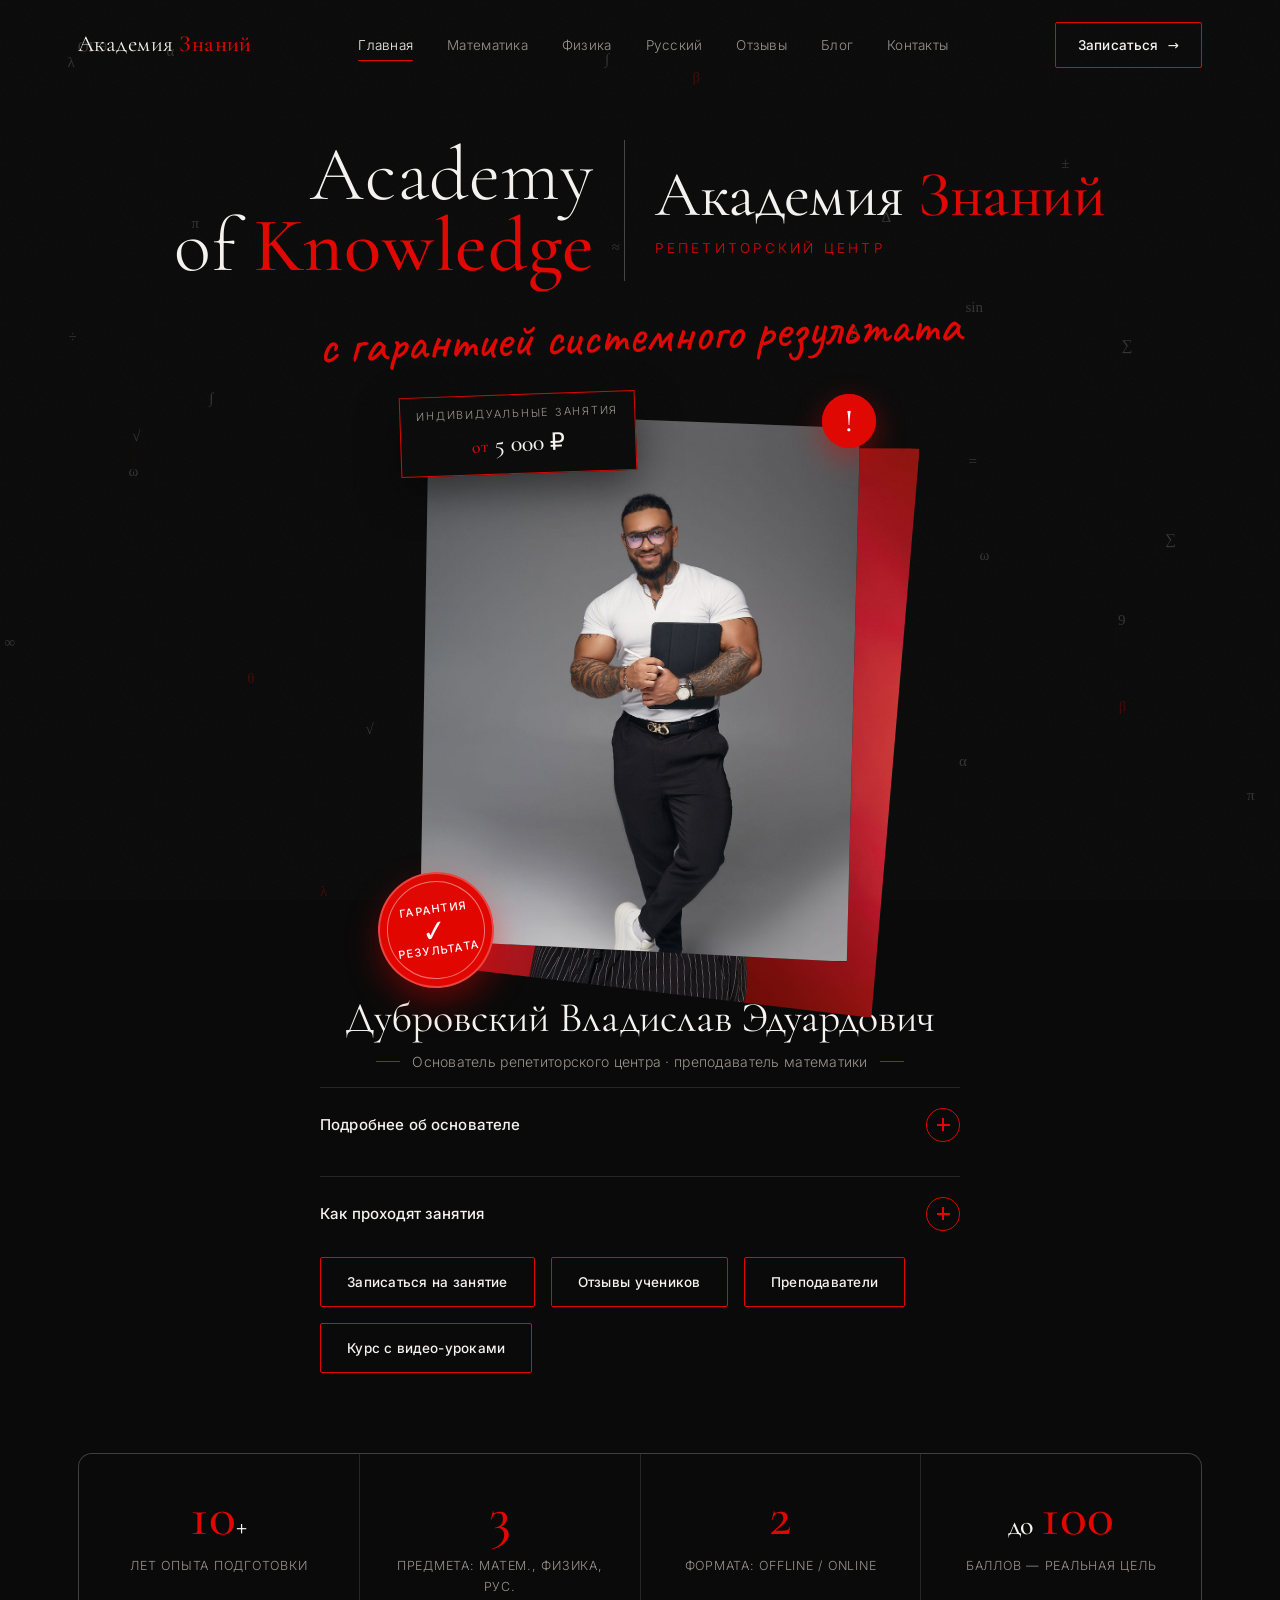
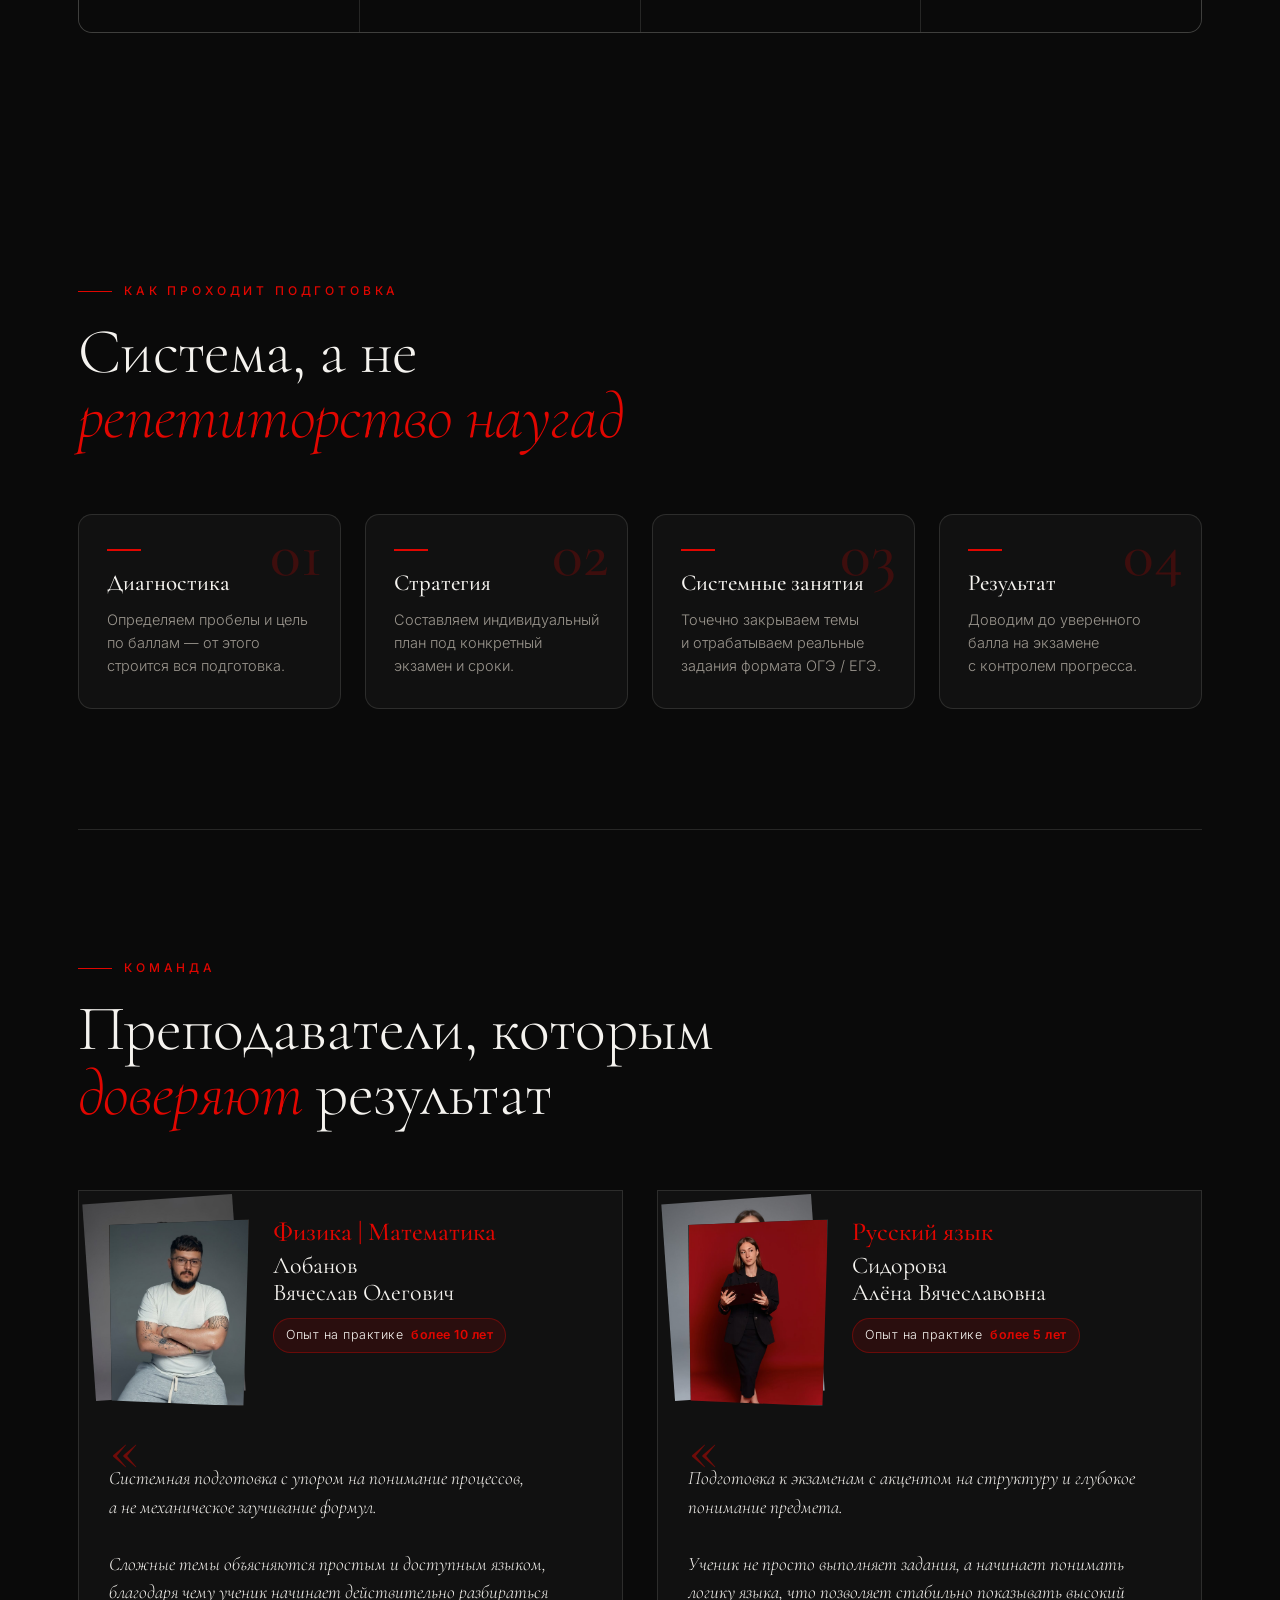
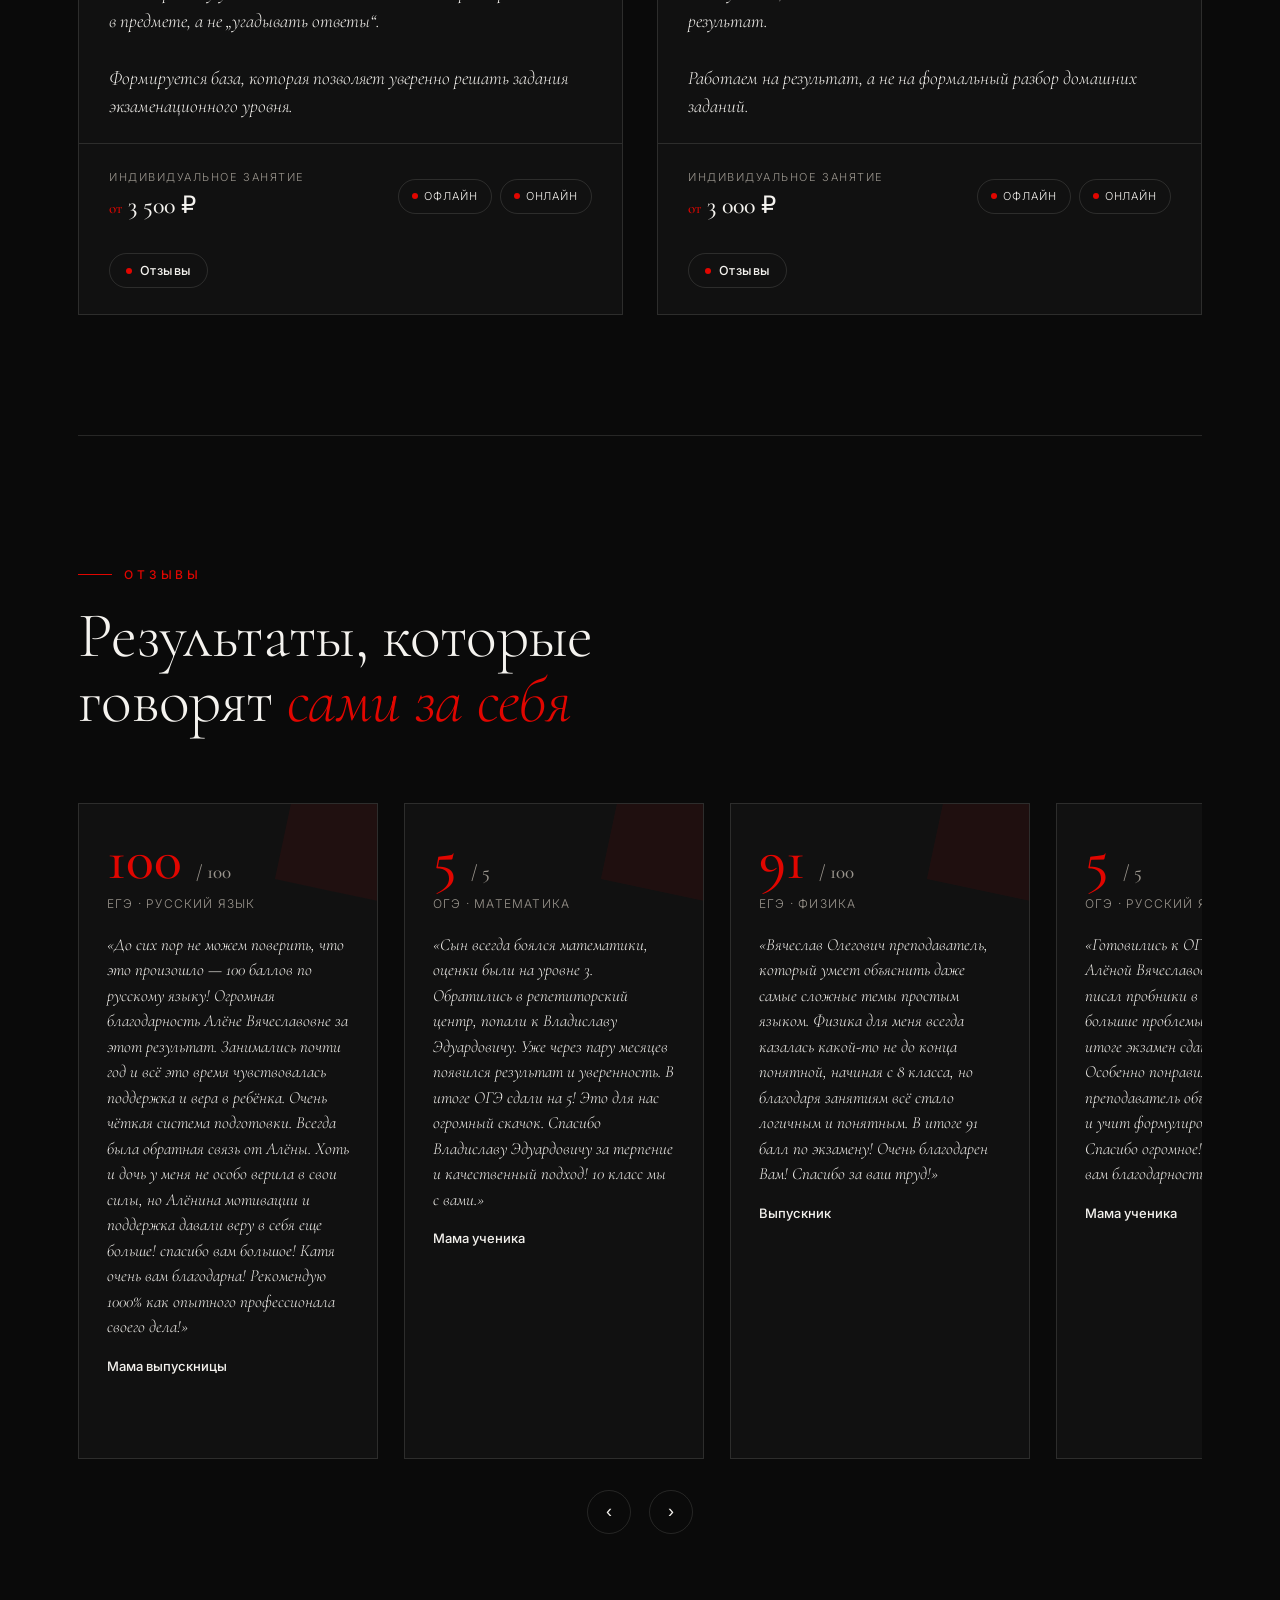
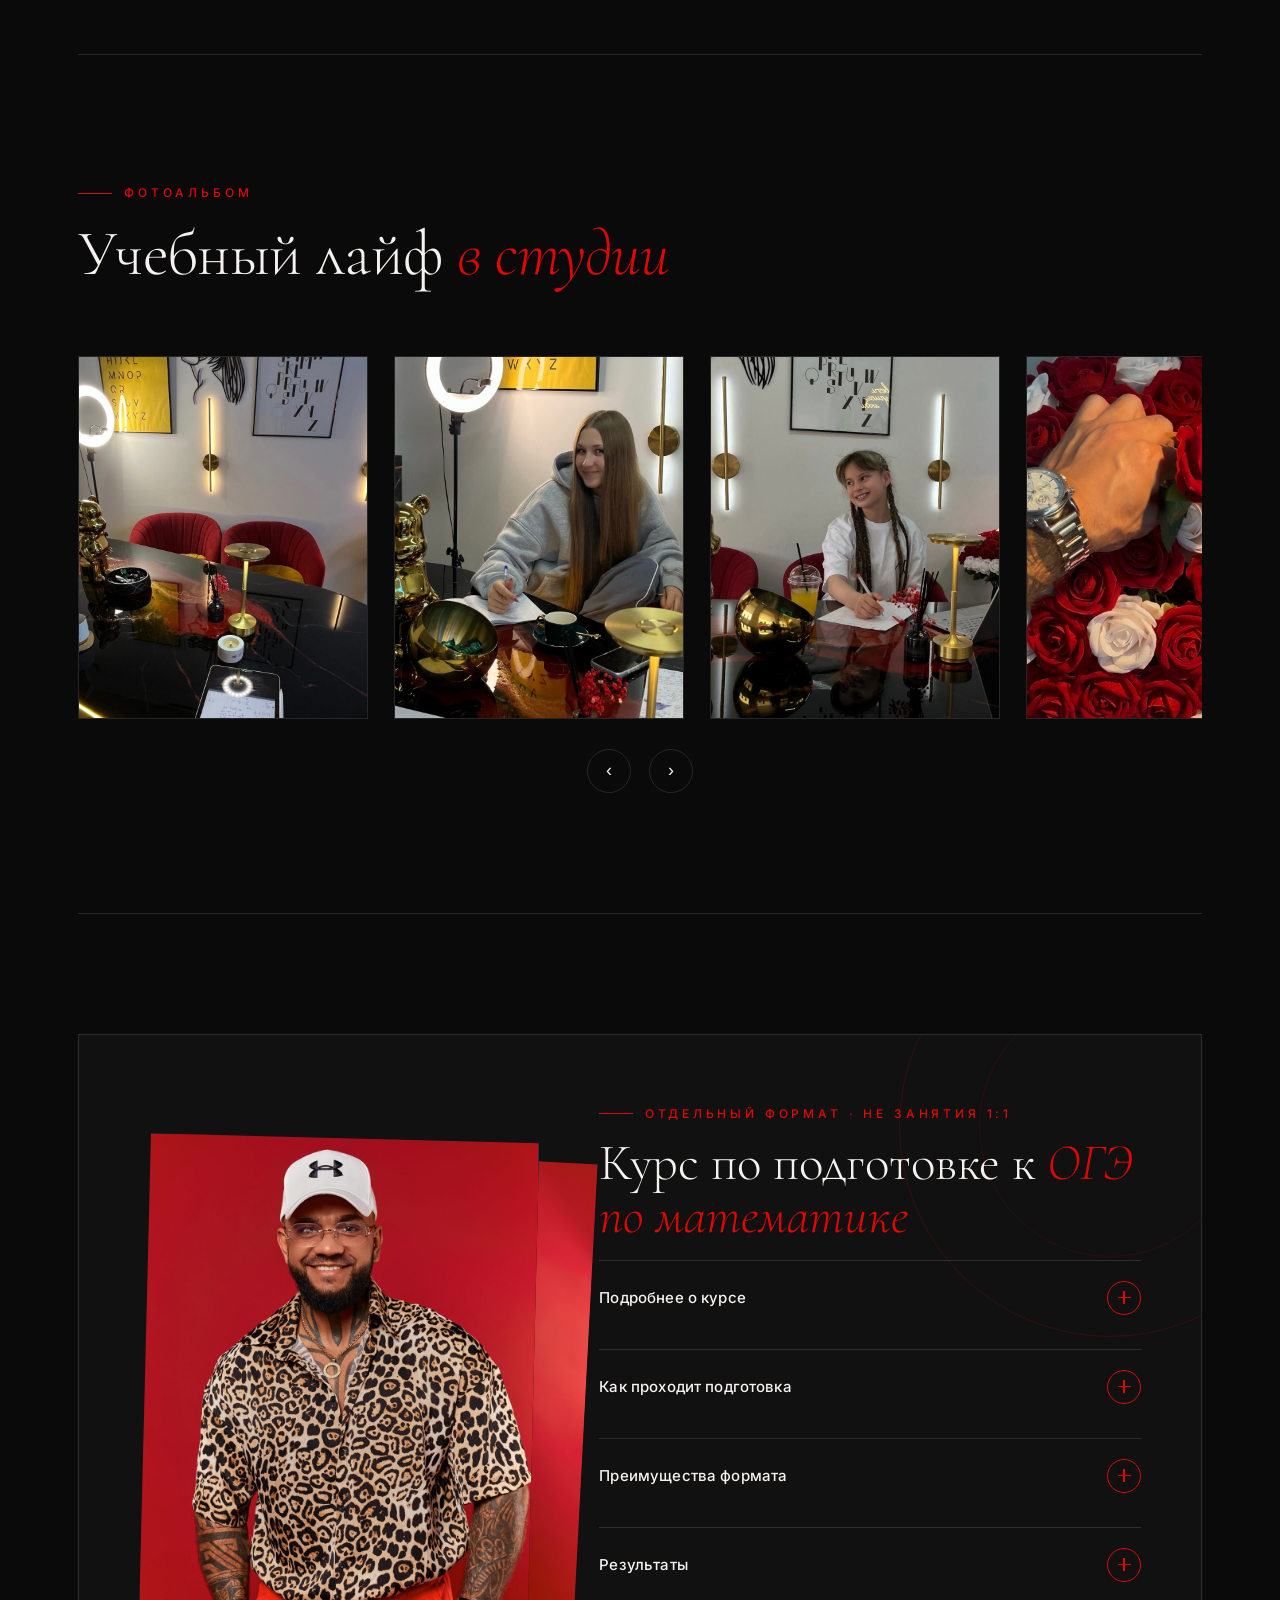
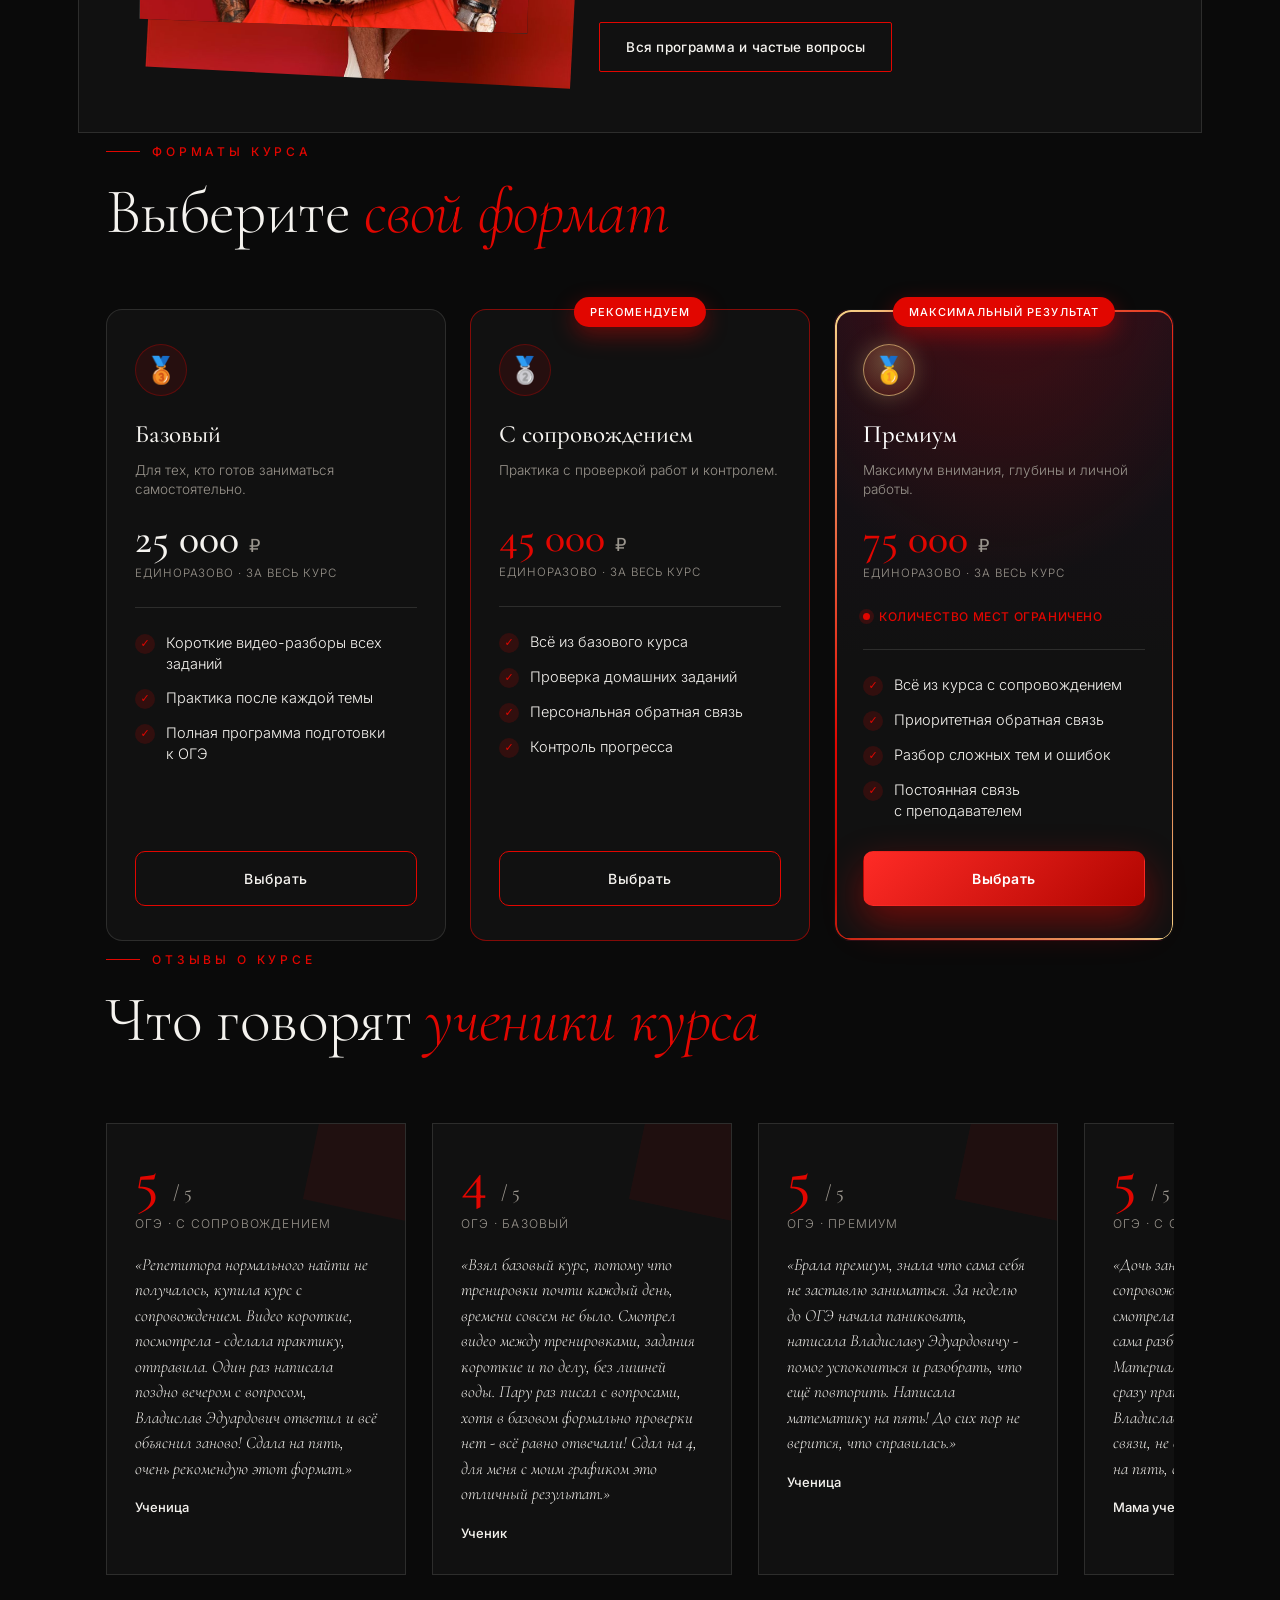
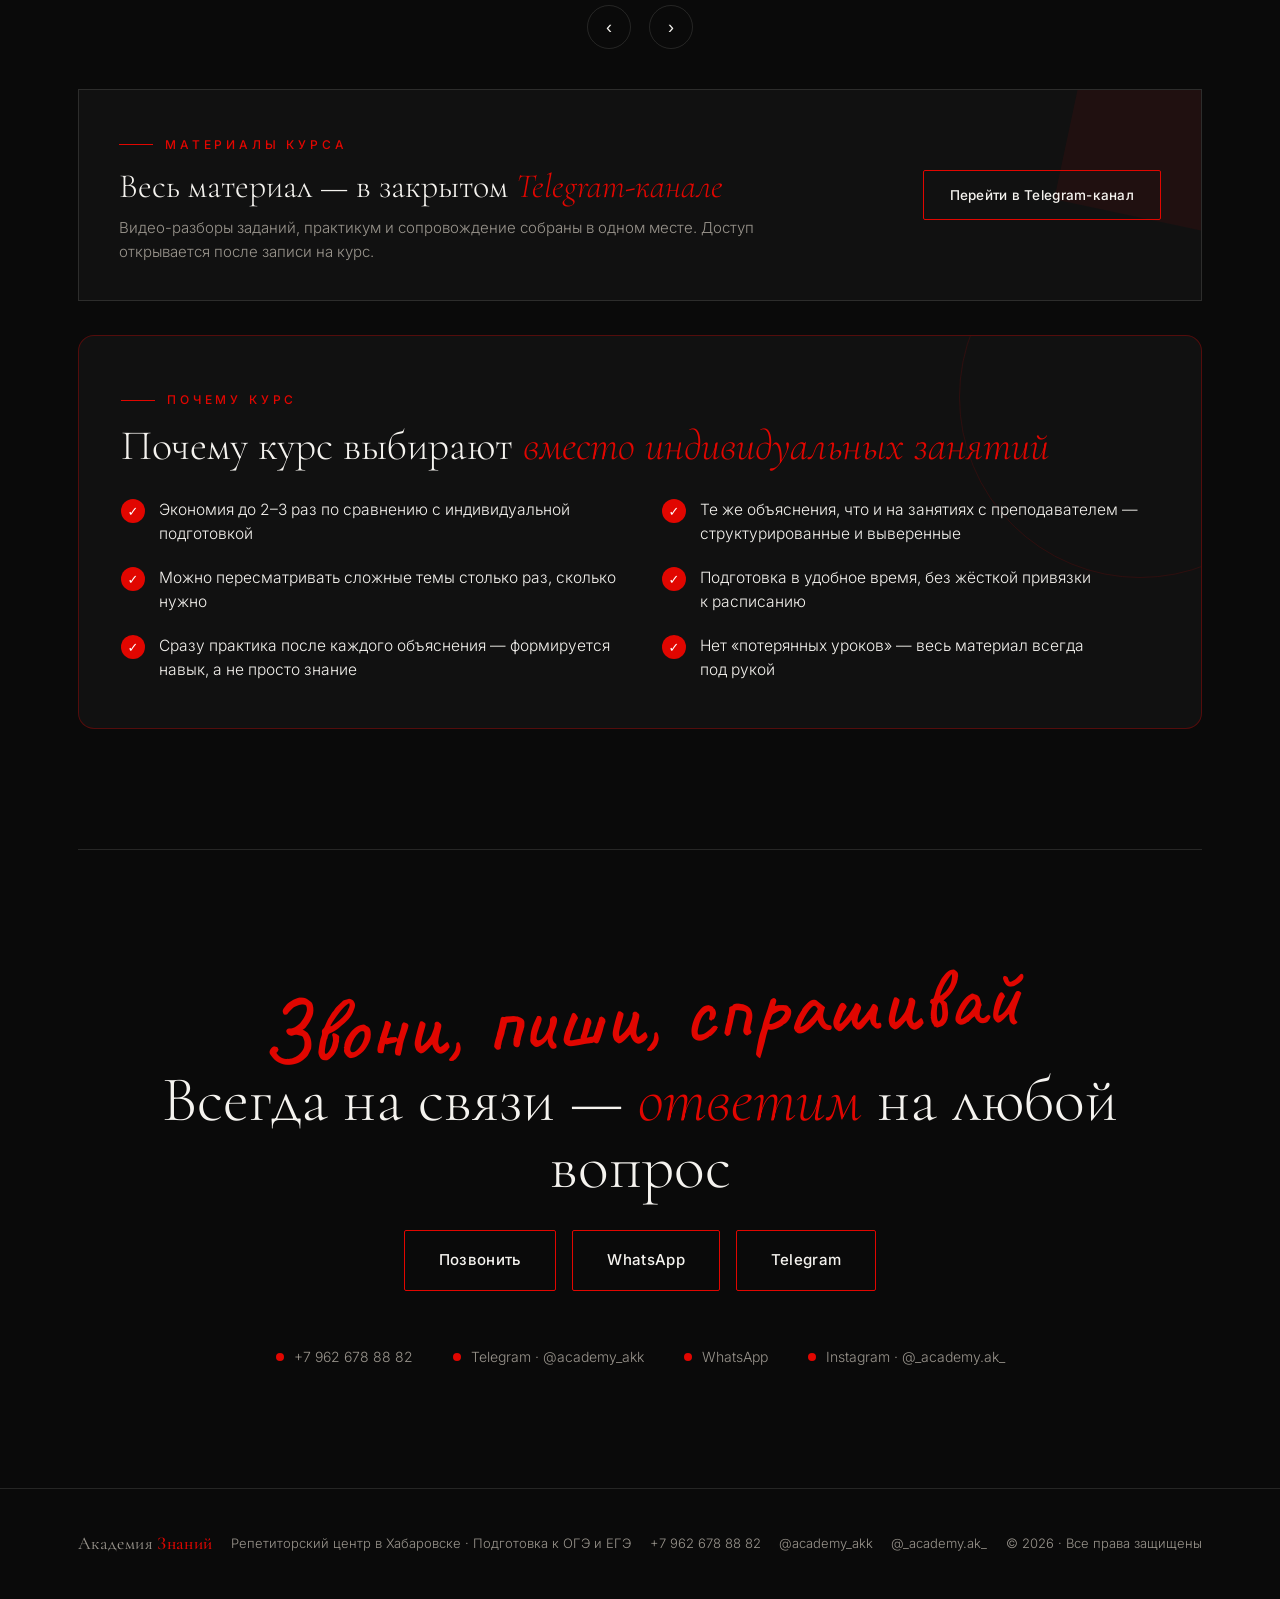
==== commit 9a70166a: "Установить счётчик Яндекс.Метрики (id 111243476) на все страницы" ====
--- a/index.html
+++ b/index.html
@@ -1,6 +1,19 @@
 <!DOCTYPE html>
 <html lang="ru">
 <head>
+<!-- Yandex.Metrika counter -->
+<script type="text/javascript">
+    (function(m,e,t,r,i,k,a){
+        m[i]=m[i]||function(){(m[i].a=m[i].a||[]).push(arguments)};
+        m[i].l=1*new Date();
+        for (var j = 0; j < document.scripts.length; j++) {if (document.scripts[j].src === r) { return; }}
+        k=e.createElement(t),a=e.getElementsByTagName(t)[0],k.async=1,k.src=r,a.parentNode.insertBefore(k,a)
+    })(window, document,'script','https://mc.yandex.ru/metrika/tag.js?id=111243476', 'ym');
+
+    ym(111243476, 'init', {ssr:true, webvisor:true, clickmap:true, ecommerce:"dataLayer", referrer: document.referrer, url: location.href, accurateTrackBounce:true, trackLinks:true});
+</script>
+<noscript><div><img src="https://mc.yandex.ru/watch/111243476" style="position:absolute; left:-9999px;" alt="" /></div></noscript>
+<!-- /Yandex.Metrika counter -->
 <meta charset="UTF-8">
 <meta name="viewport" content="width=device-width, initial-scale=1.0">
 <title>Подготовка к ОГЭ и ЕГЭ в Хабаровске — репетиторский центр «Академия Знаний»</title>
@@ -484,4 +497,4 @@
 <script src="/assets/app.js" defer></script>
 <script src="/assets/reviews.js" defer></script>
 </body>
-</html>+</html>
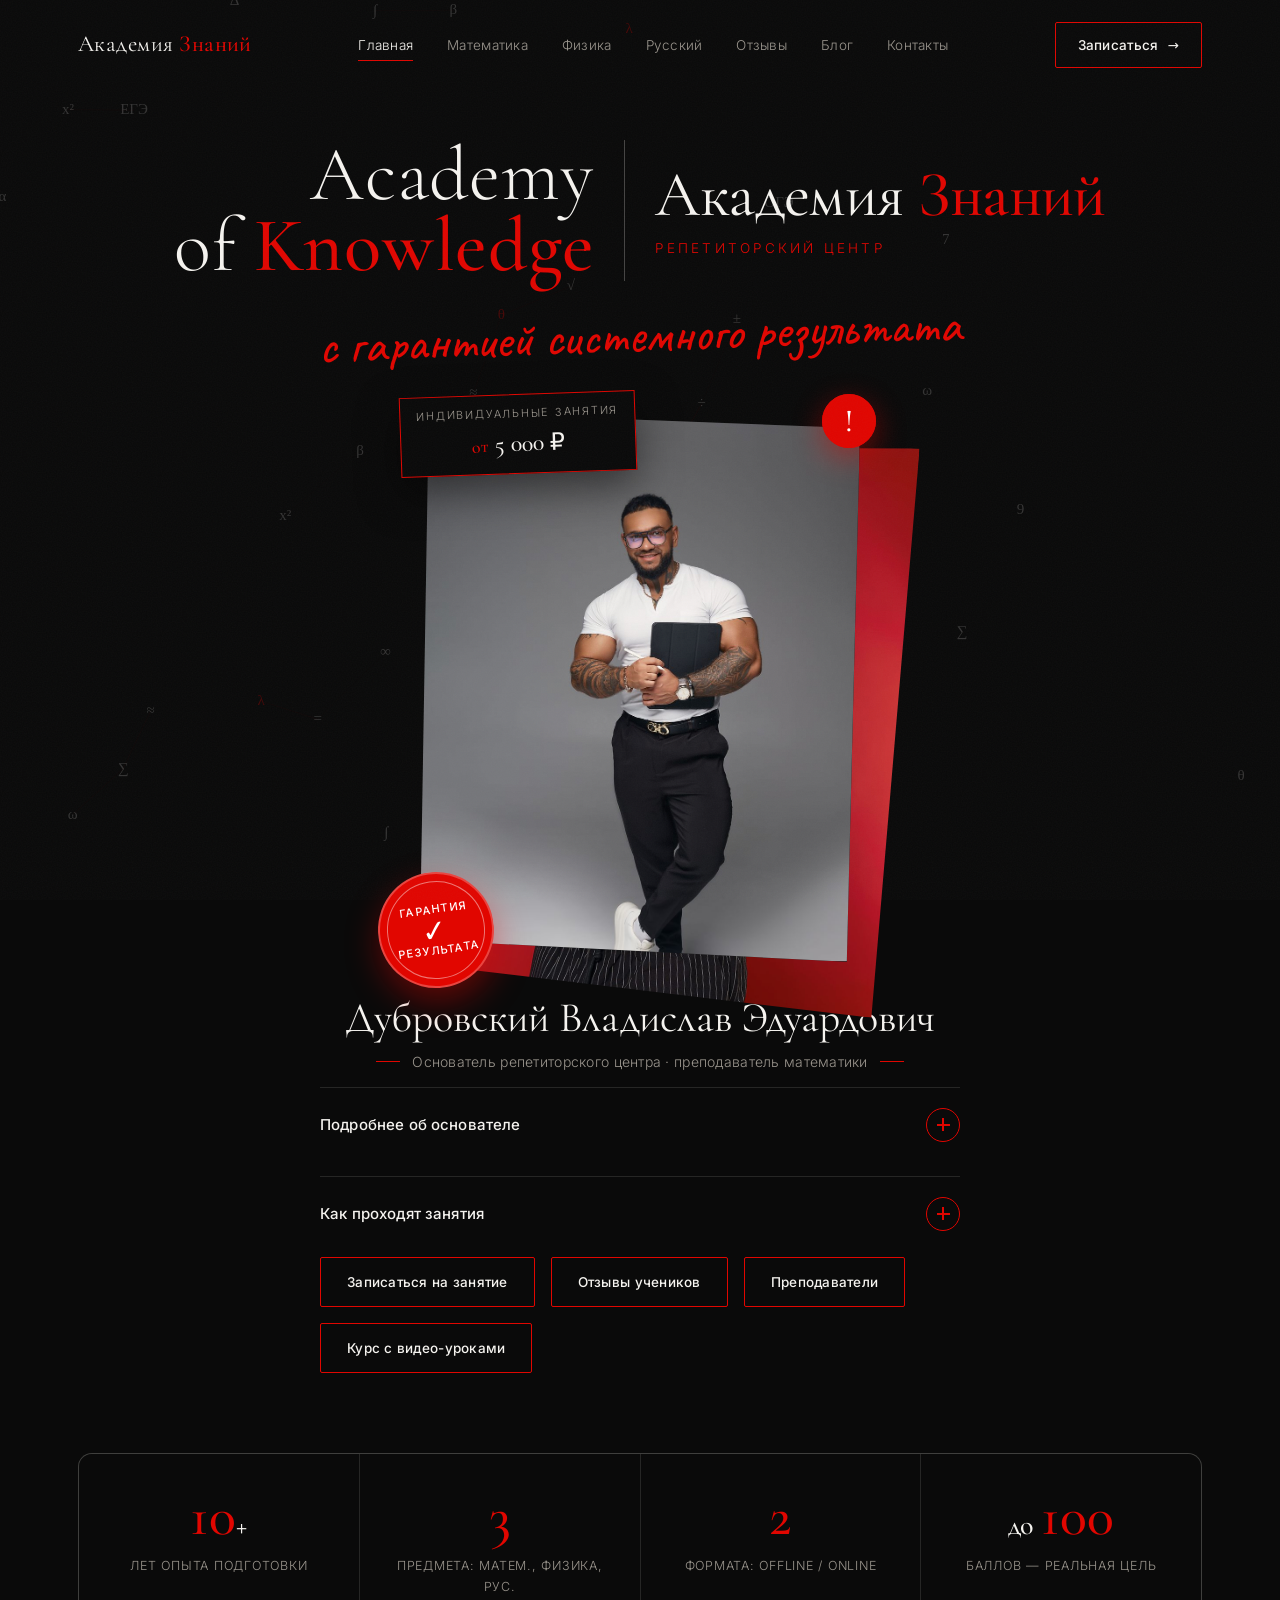
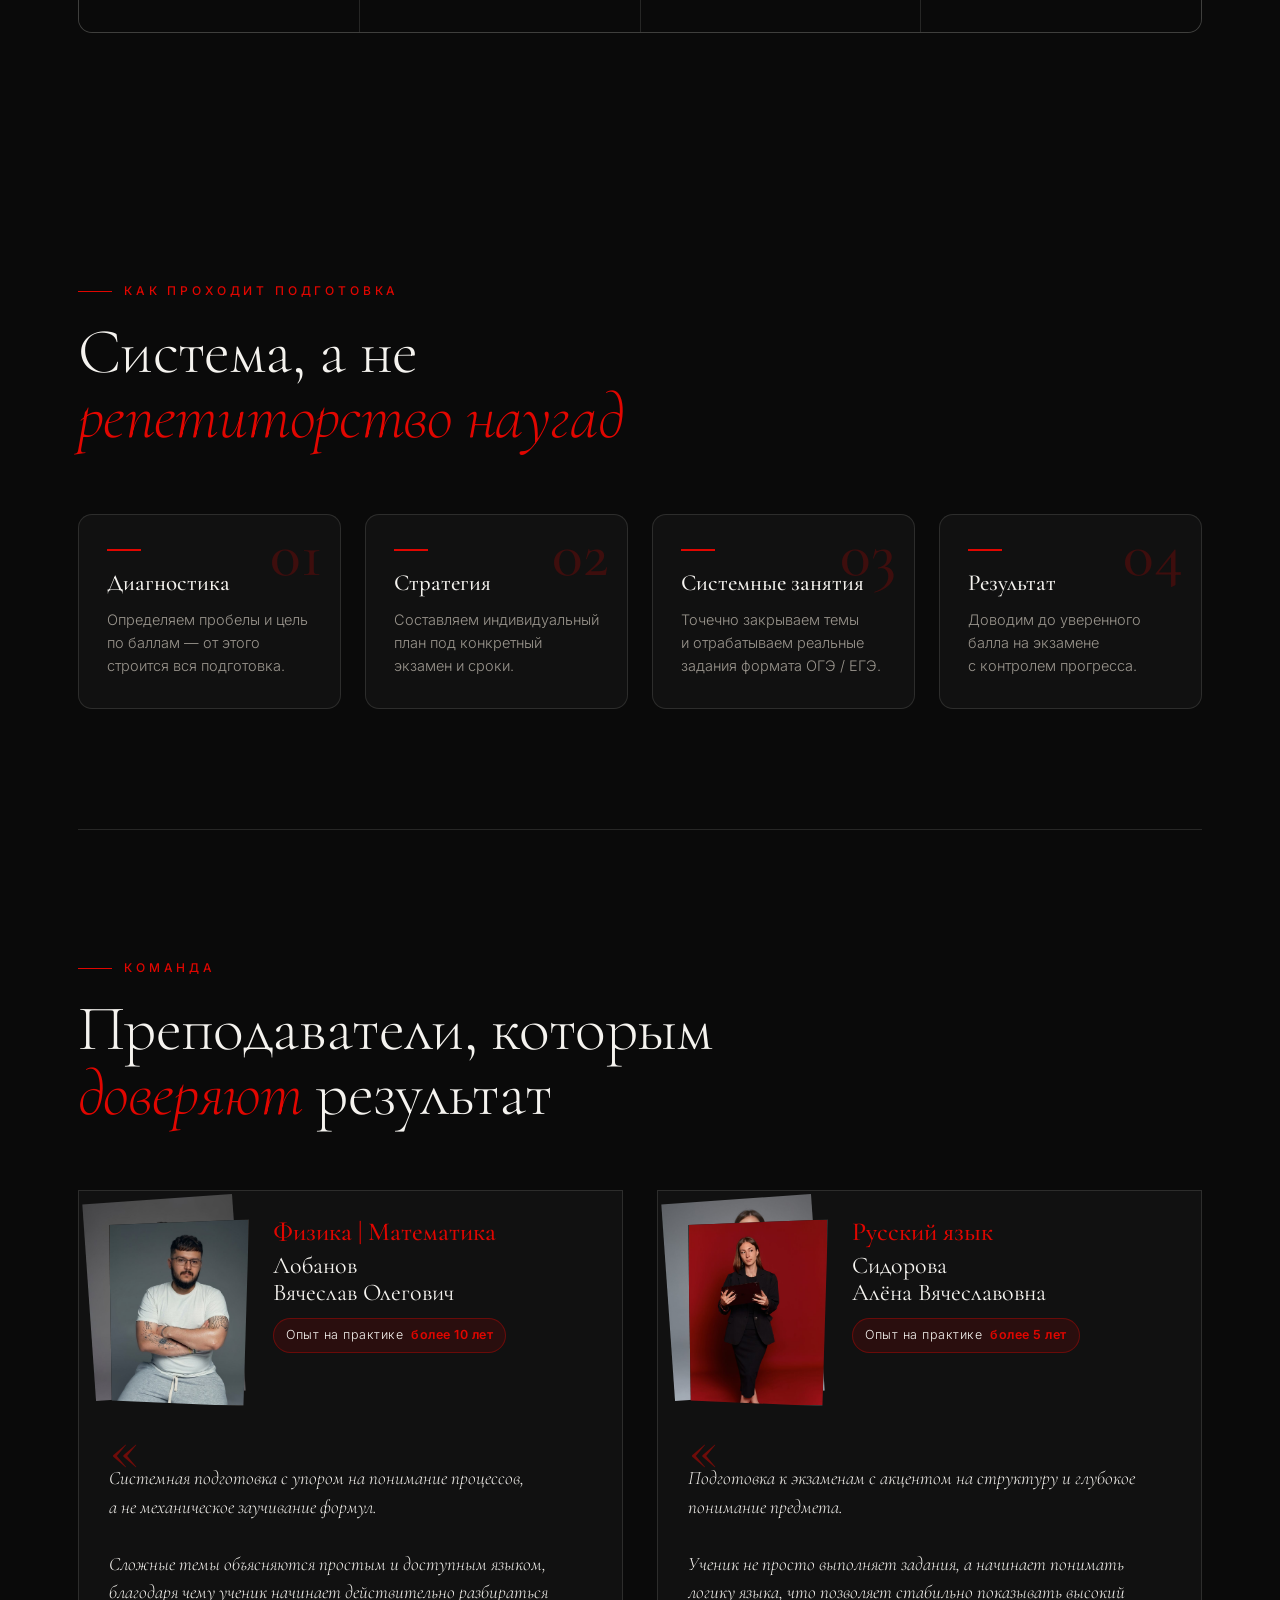
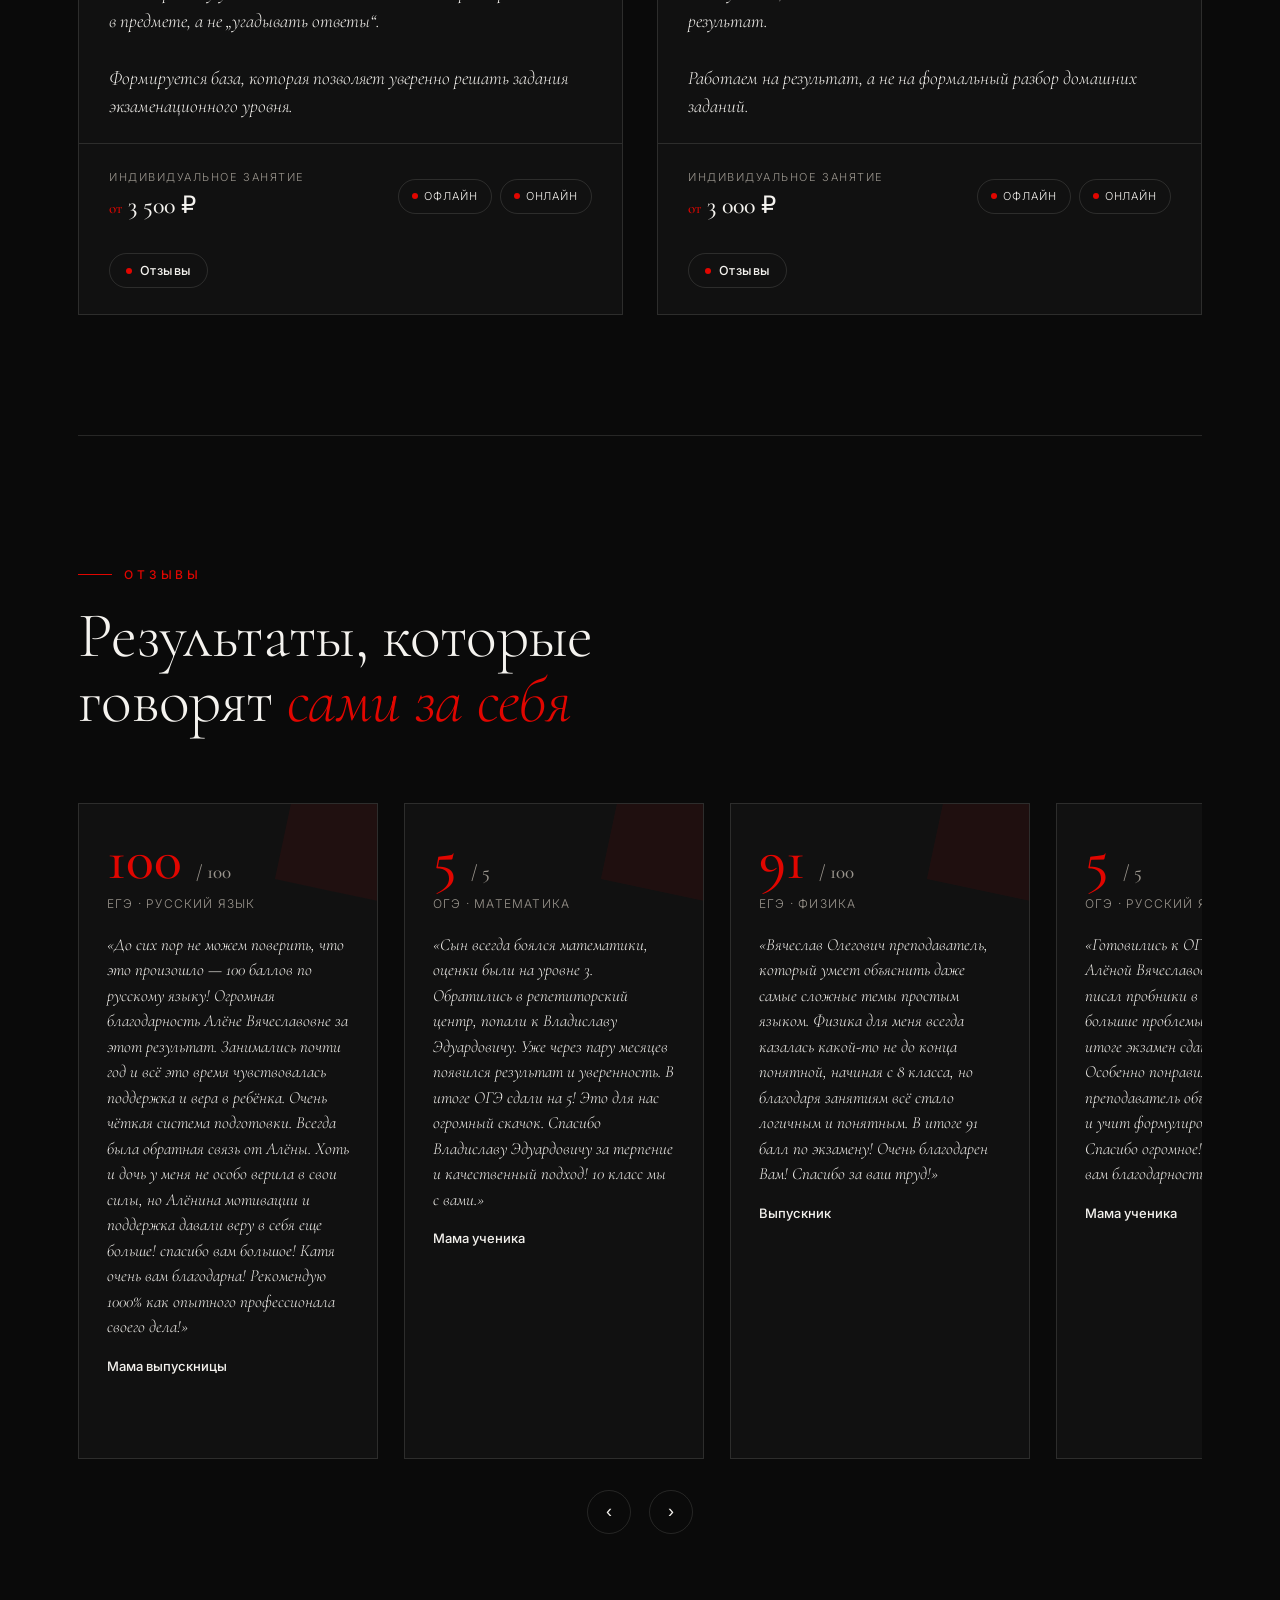
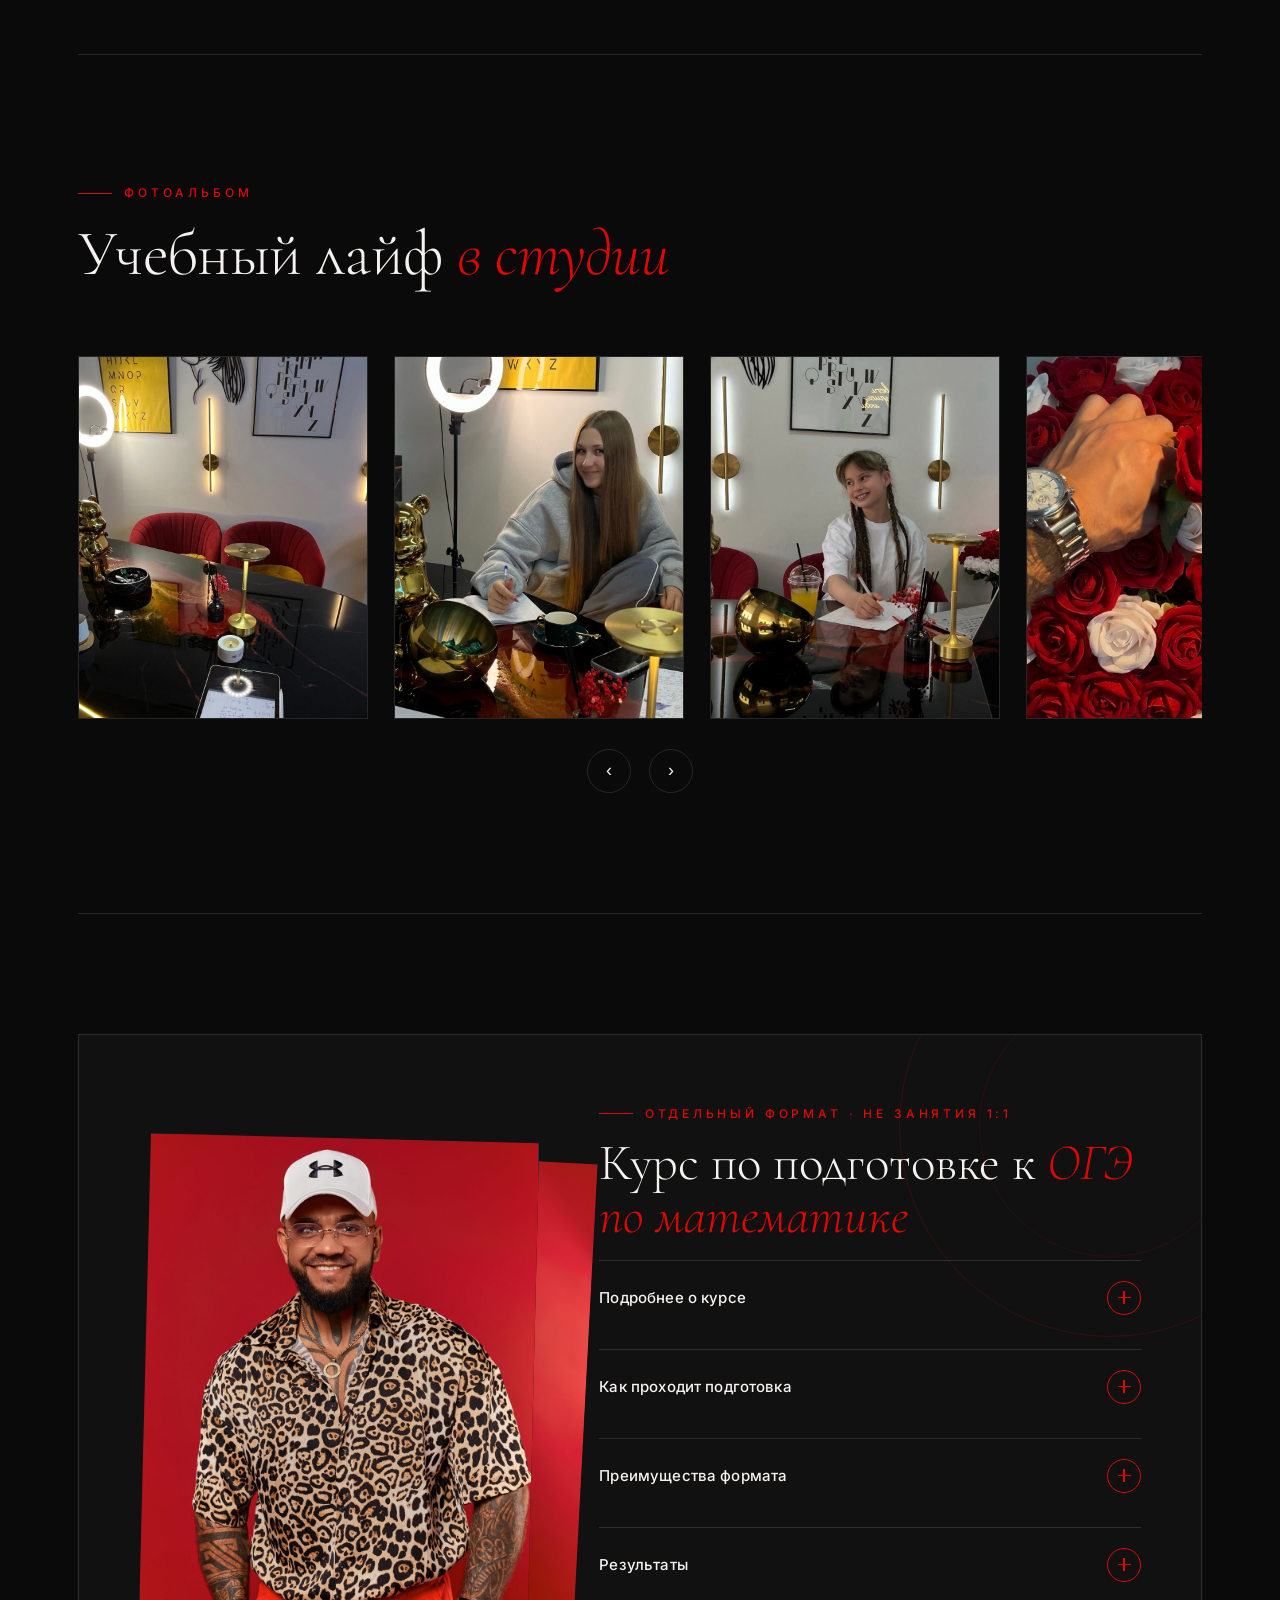
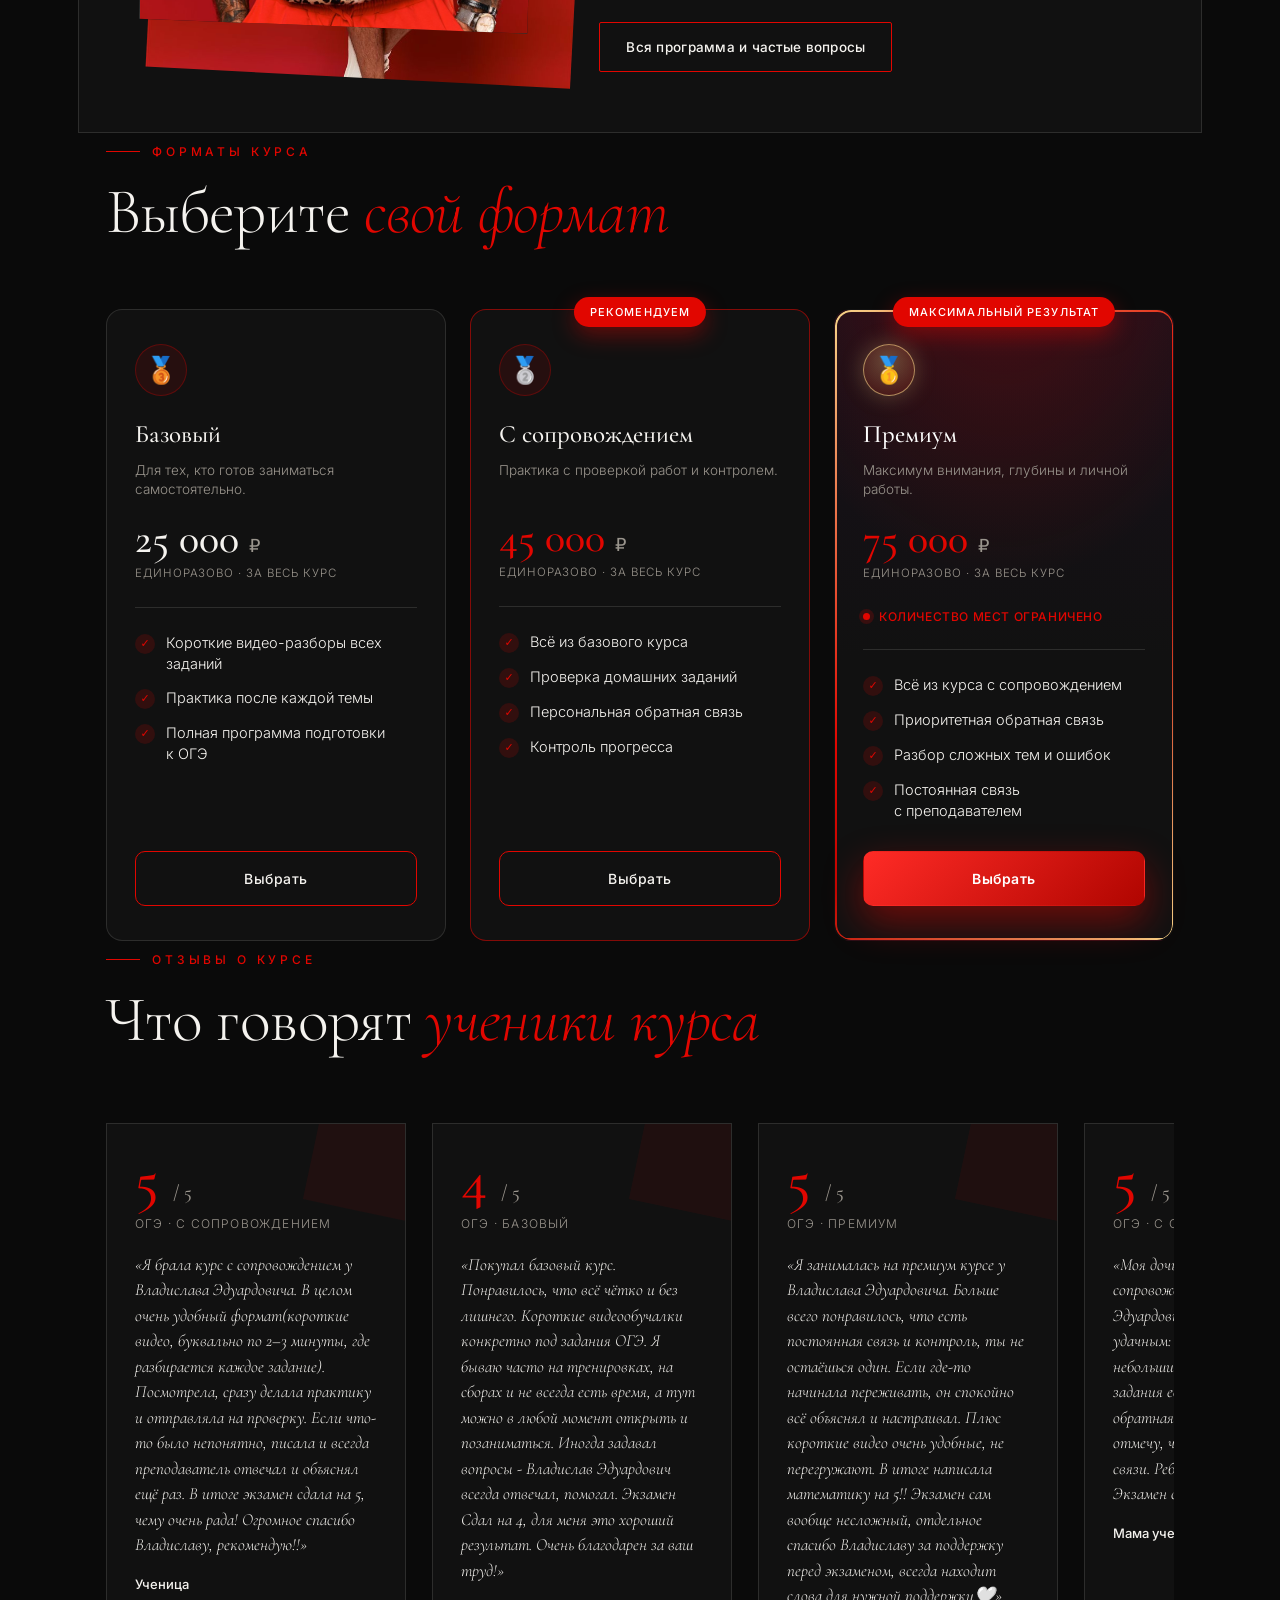
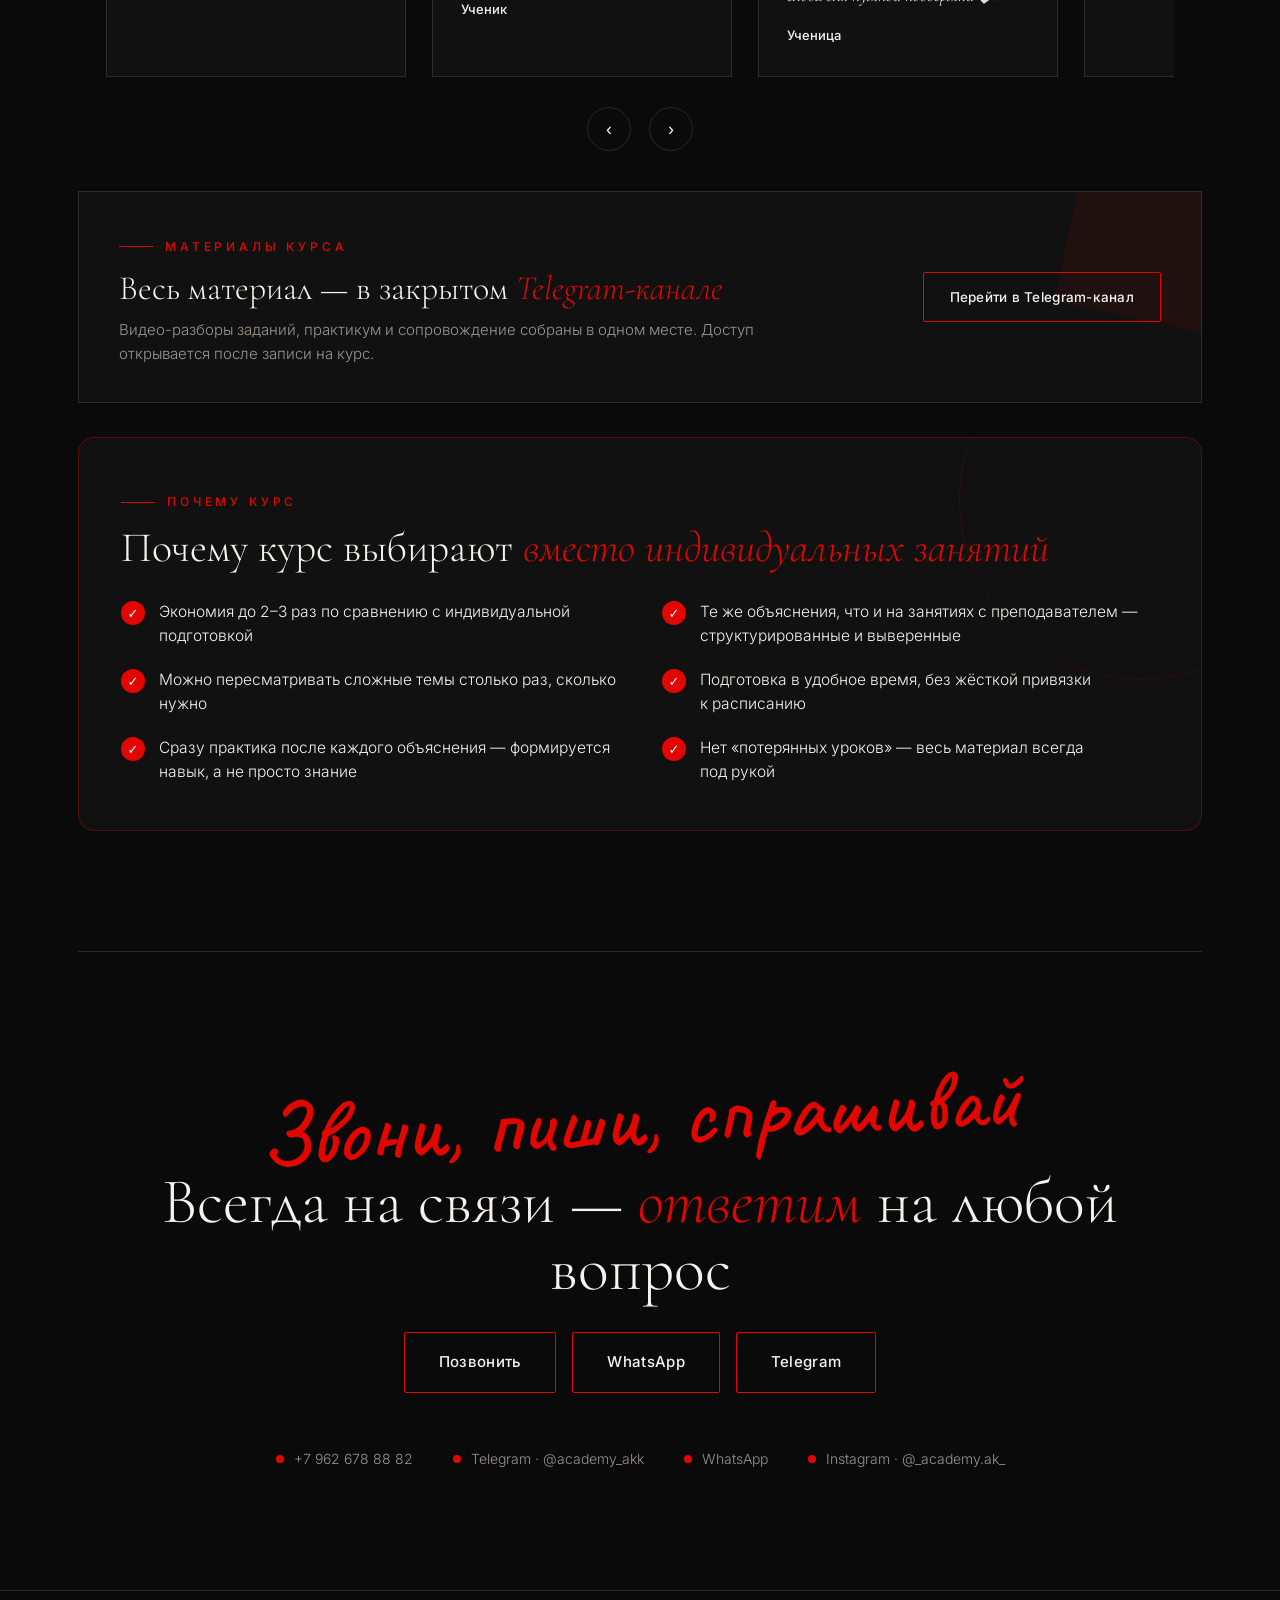
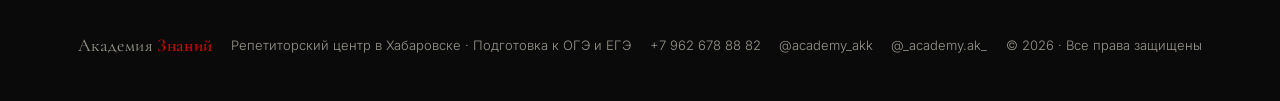
==== commit 18604695: "Добавить PNG/ICO фавиконки в дополнение к SVG для лучшей индексации Google Google ненадёжно поддержи" ====
--- a/index.html
+++ b/index.html
@@ -27,6 +27,10 @@
 <meta name="ICBM" content="48.4802, 135.0719">
 <link rel="canonical" href="https://www.academyschool.pro/">
 <link rel="icon" type="image/svg+xml" href="/favicon.svg">
+<link rel="icon" type="image/png" sizes="32x32" href="/favicon-32.png">
+<link rel="icon" type="image/png" sizes="192x192" href="/favicon-192.png">
+<link rel="apple-touch-icon" href="/apple-touch-icon.png">
+<link rel="shortcut icon" href="/favicon.ico">
 <meta property="og:type" content="website">
 <meta property="og:site_name" content="Академия Знаний">
 <meta property="og:title" content="Академия Знаний — подготовка к ОГЭ и ЕГЭ в Хабаровске">
@@ -52,7 +56,7 @@
   "description": "Репетиторский центр. Подготовка к ОГЭ и ЕГЭ по математике, физике и русскому языку с гарантией системного результата. Офлайн и онлайн.",
   "url": "https://www.academyschool.pro/",
   "image": "https://www.academyschool.pro/og-image.png",
-  "logo": "https://www.academyschool.pro/favicon.svg",
+  "logo": "https://www.academyschool.pro/favicon-192.png",
   "priceRange": "от 3 000 ₽ до 75 000 ₽",
   "telephone": "+79626788882",
   "sameAs": [
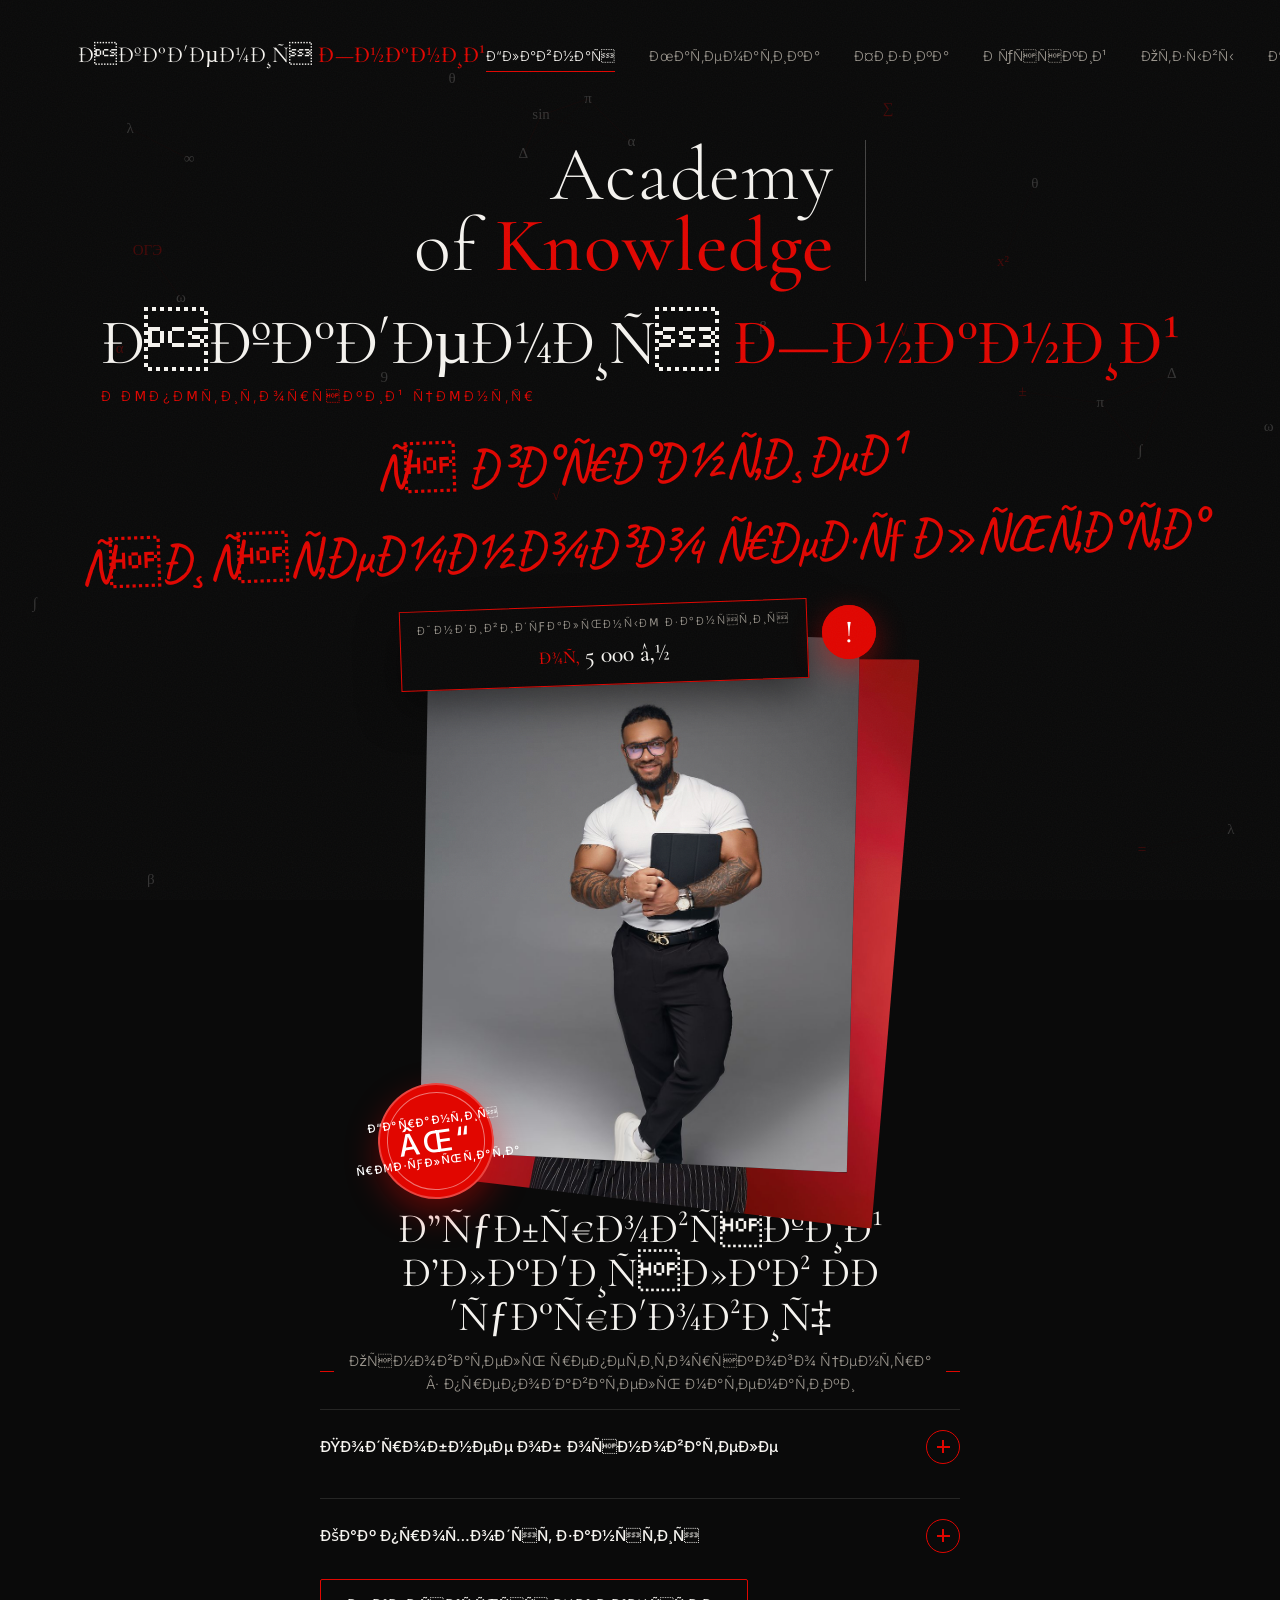
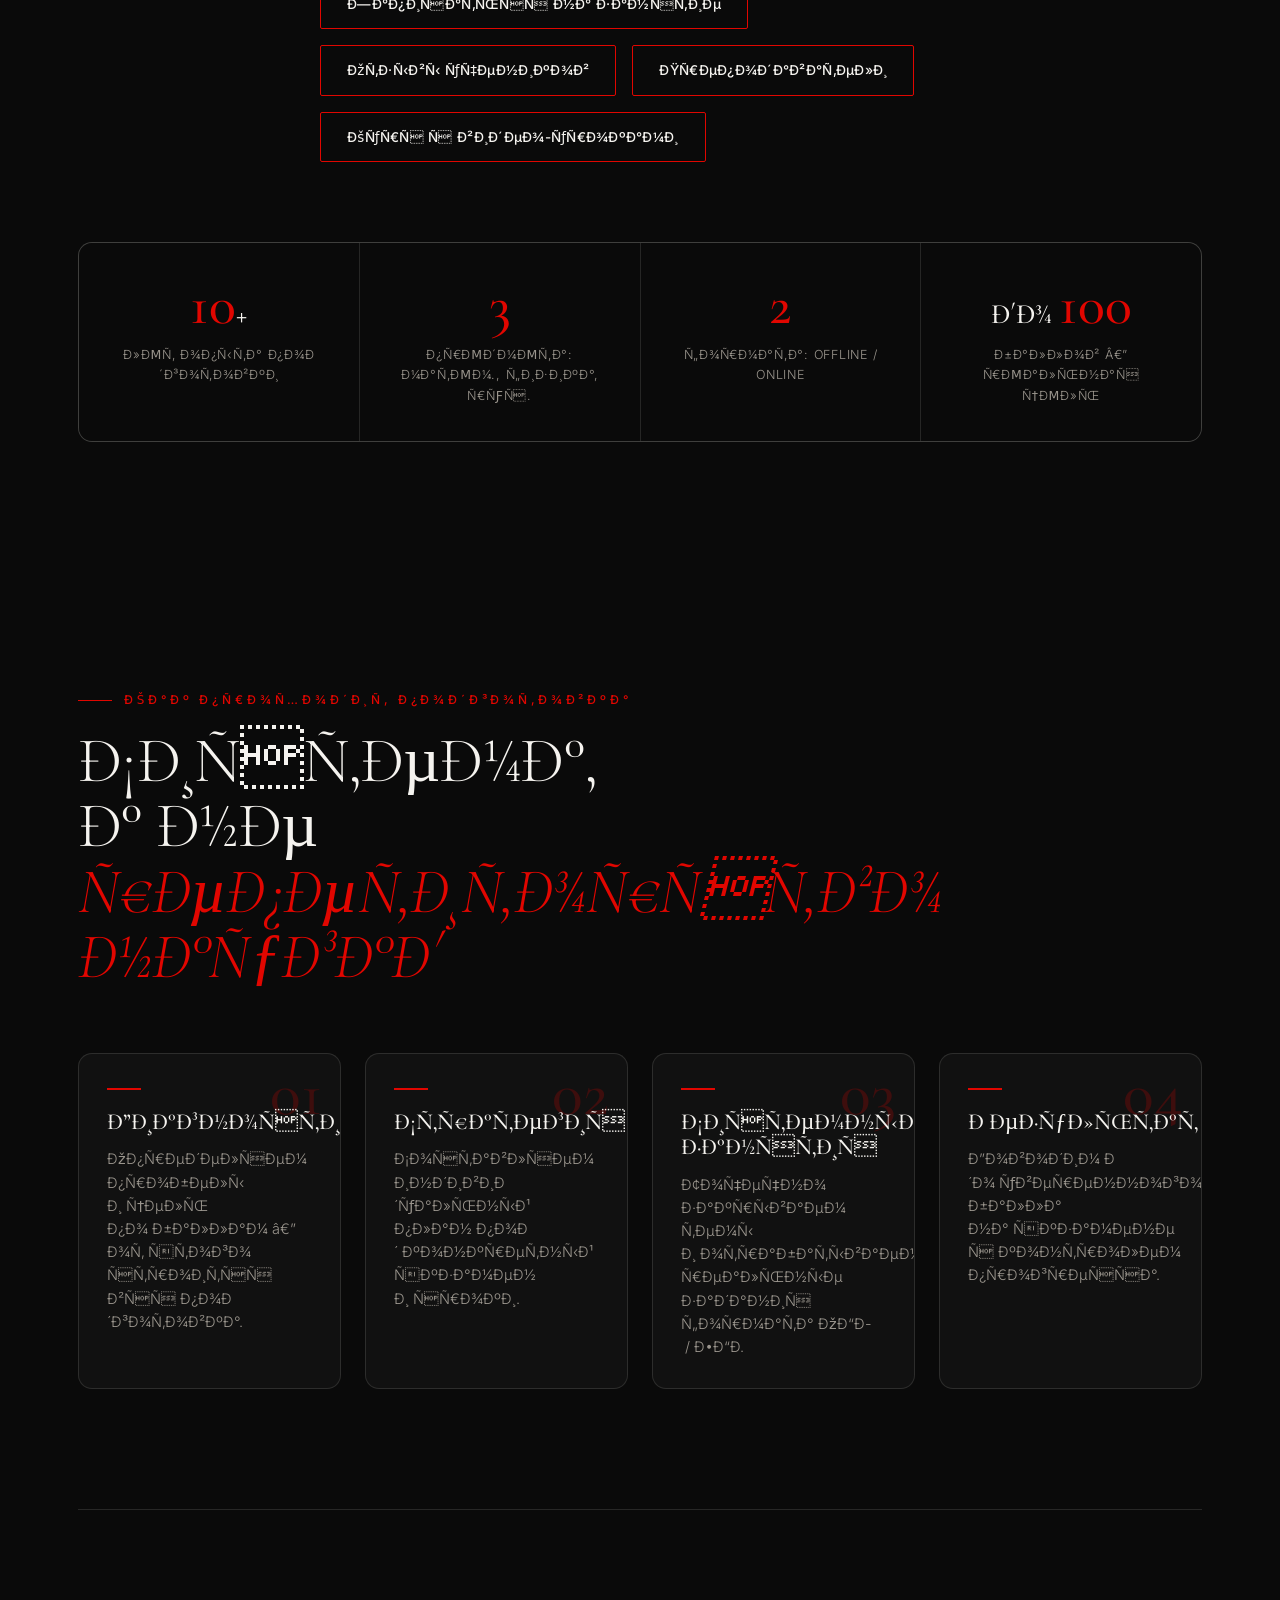
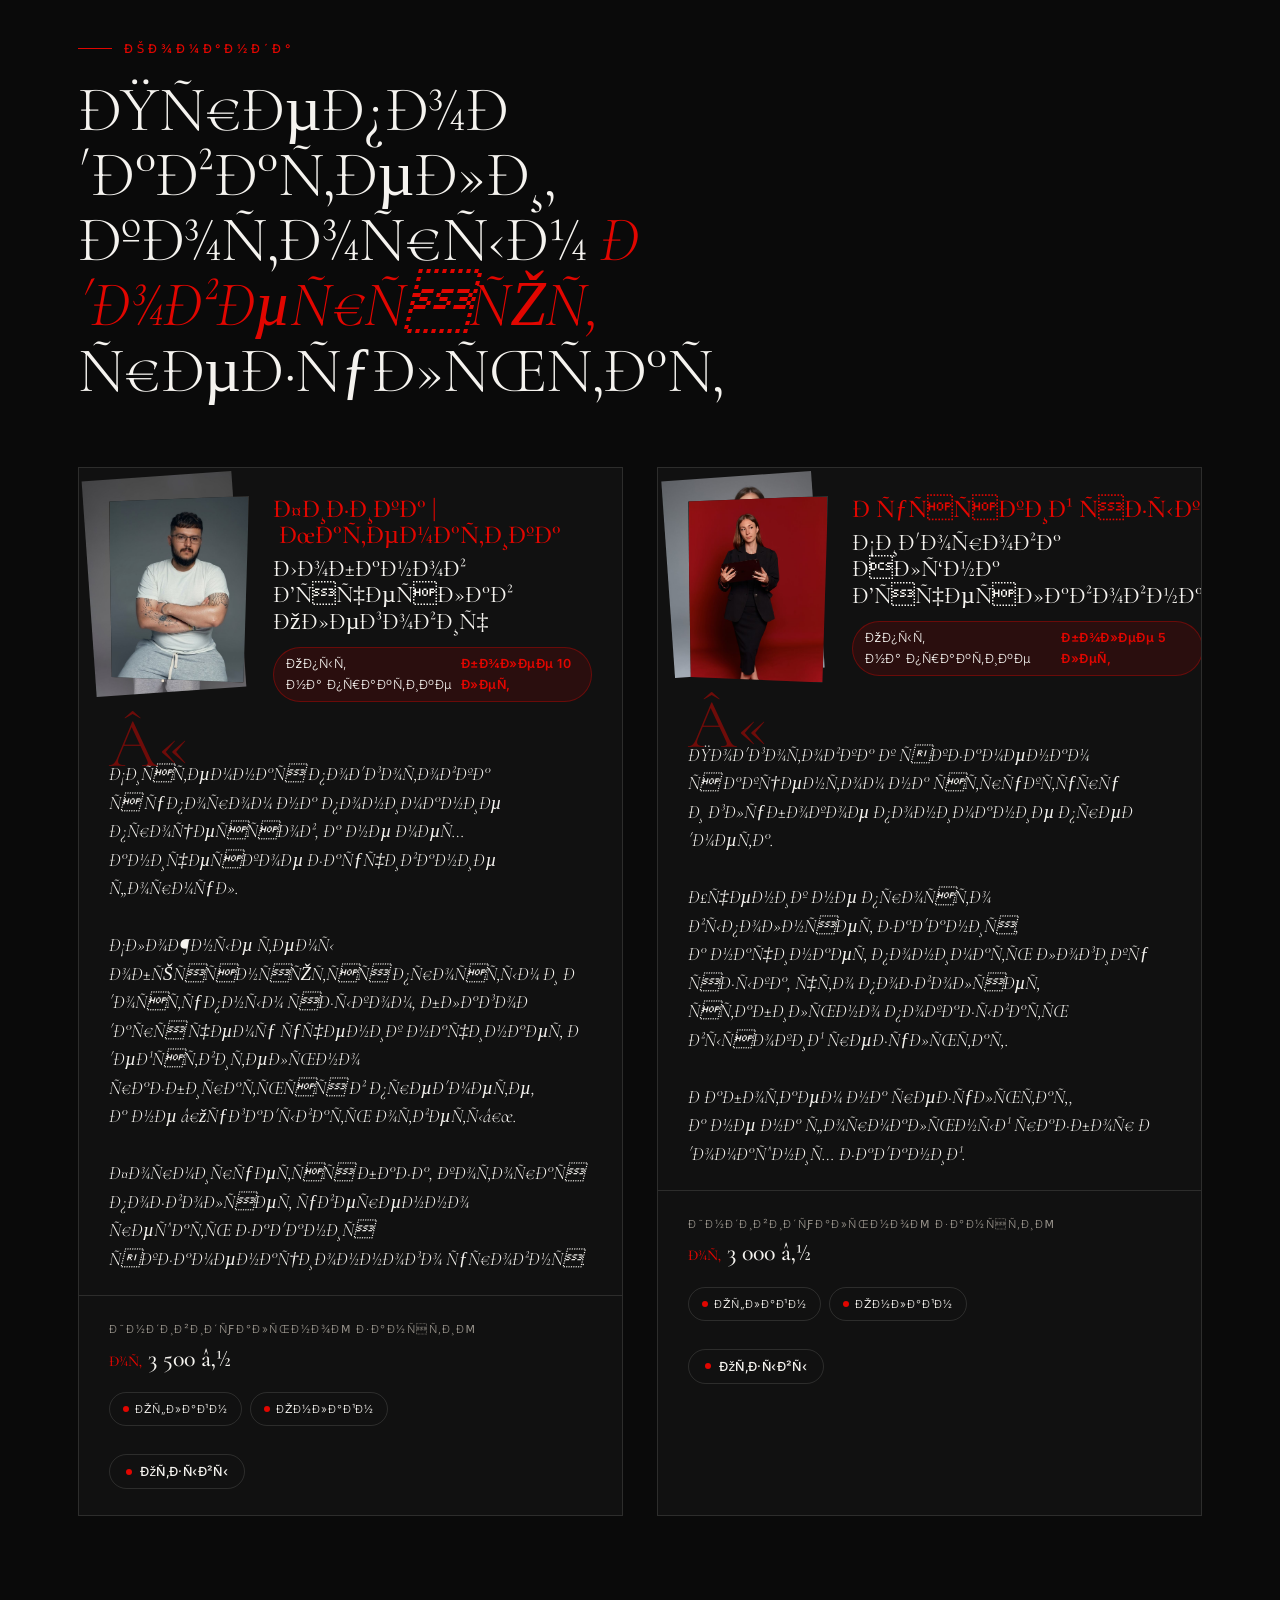
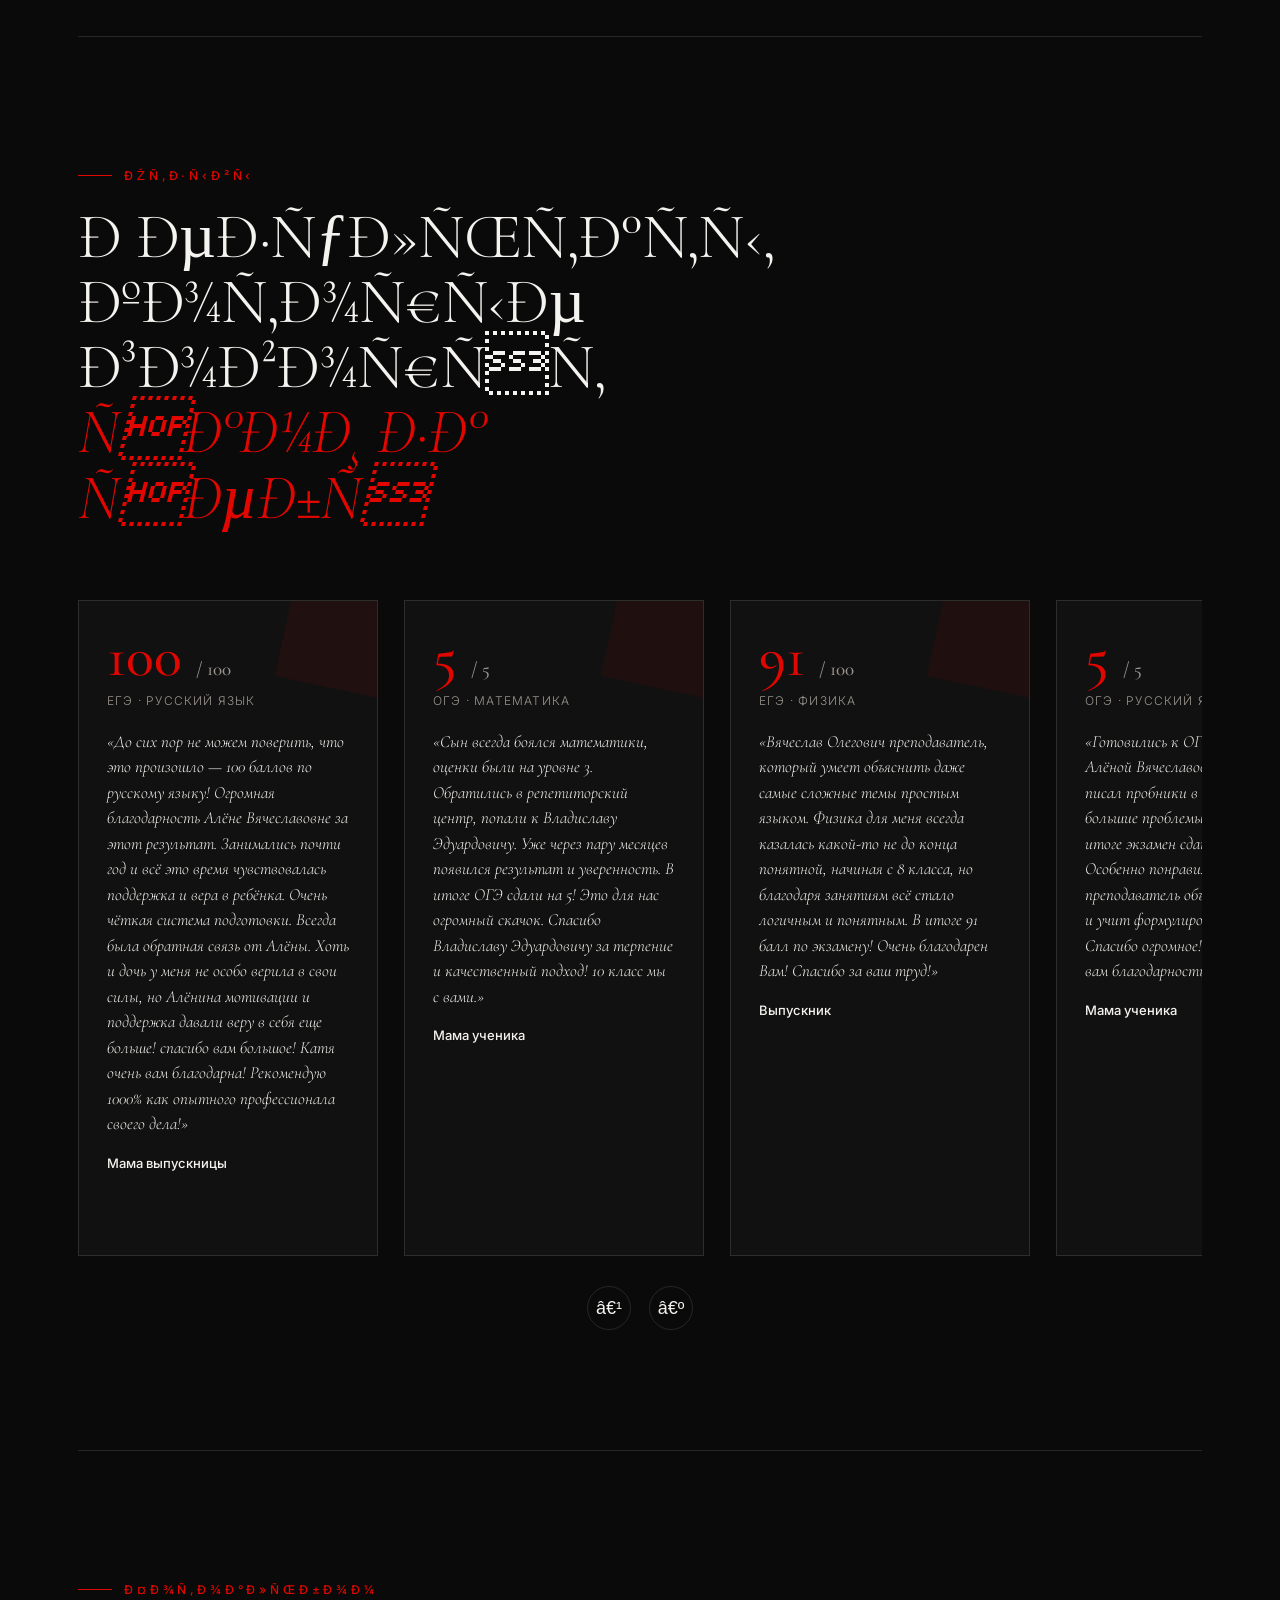
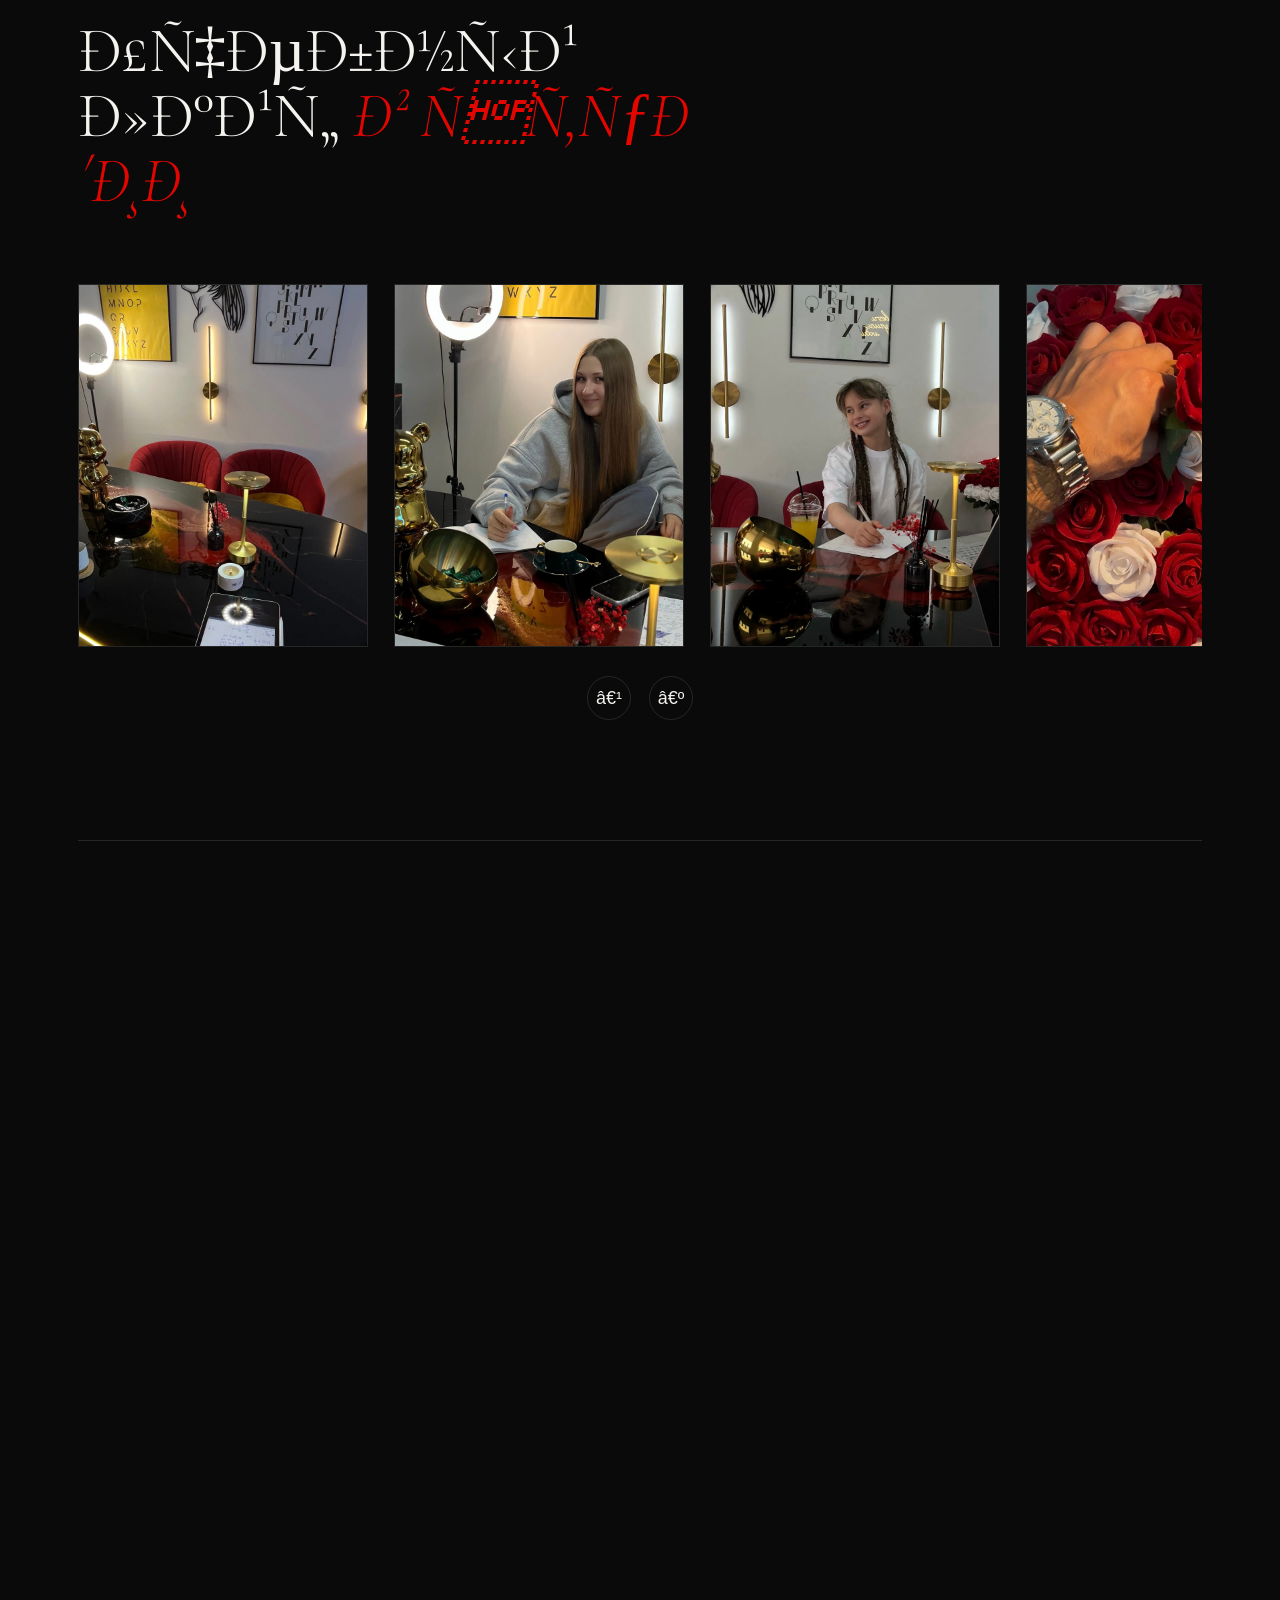
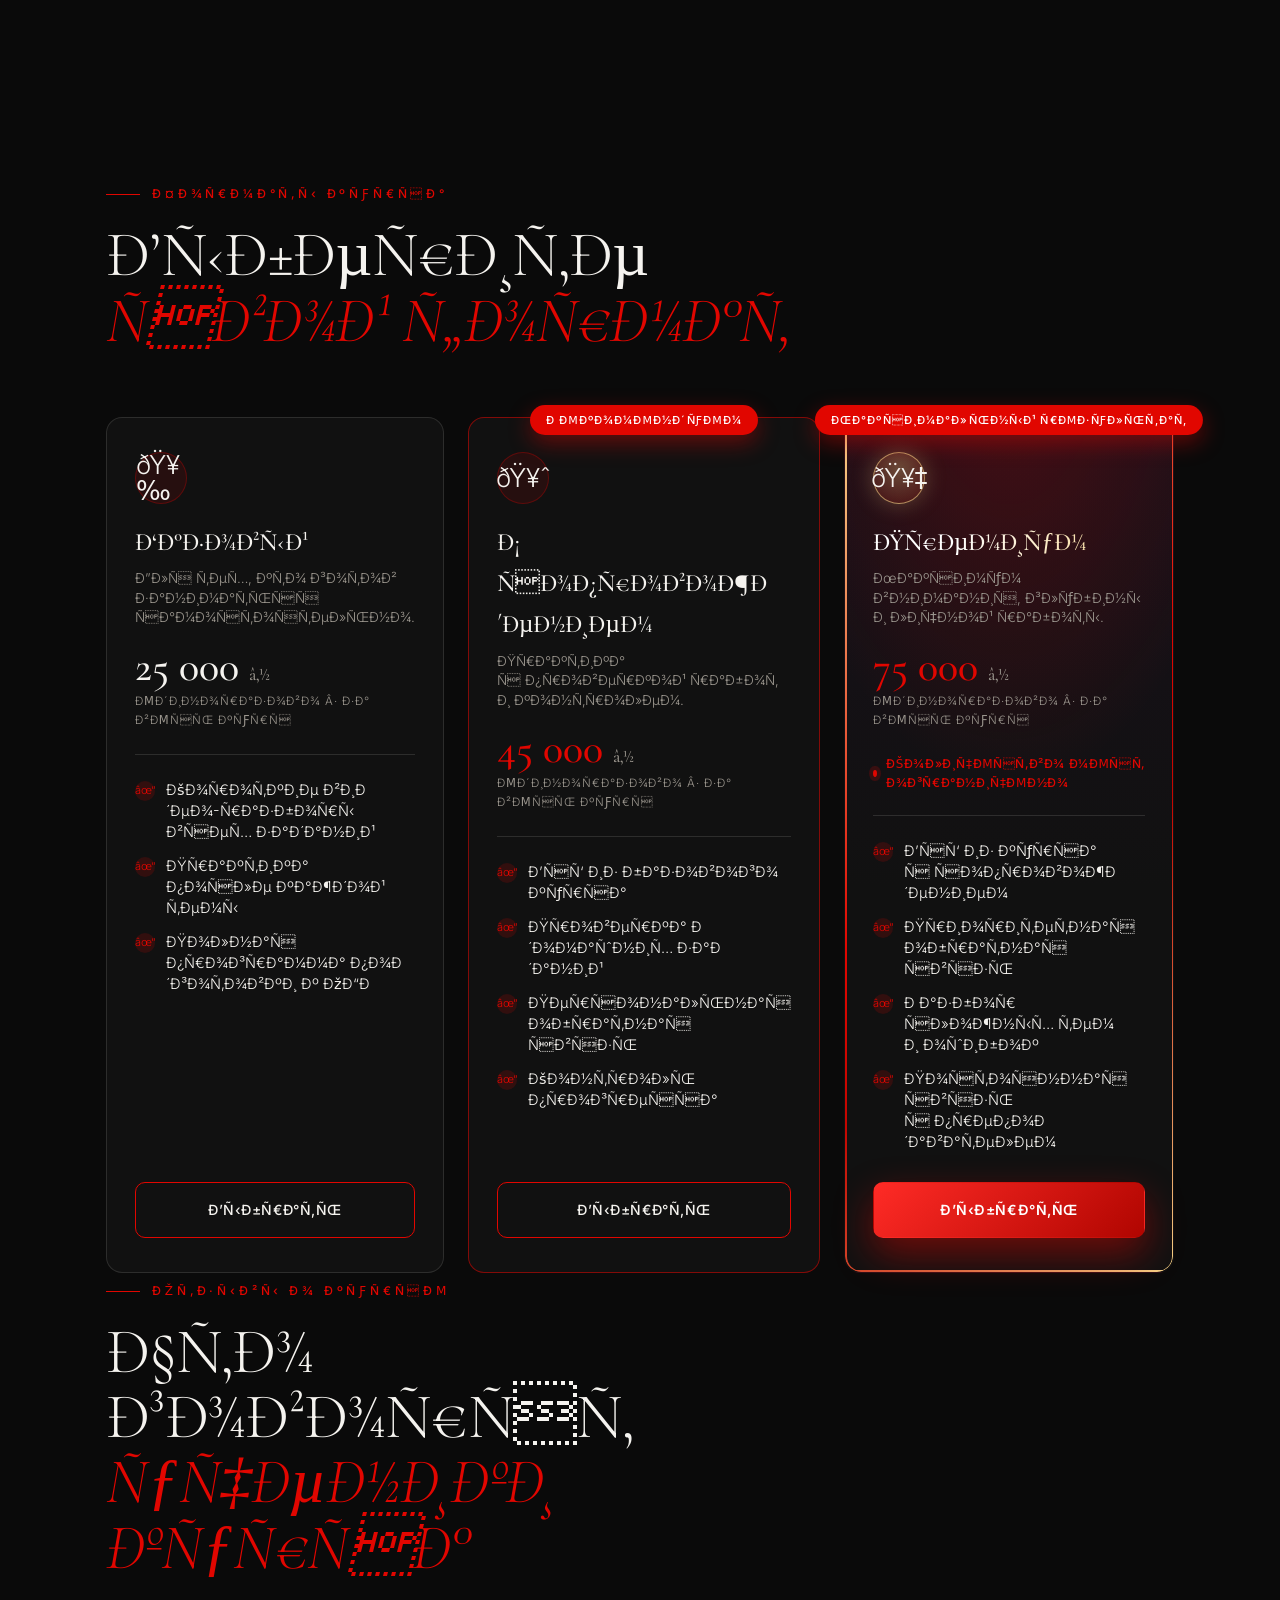
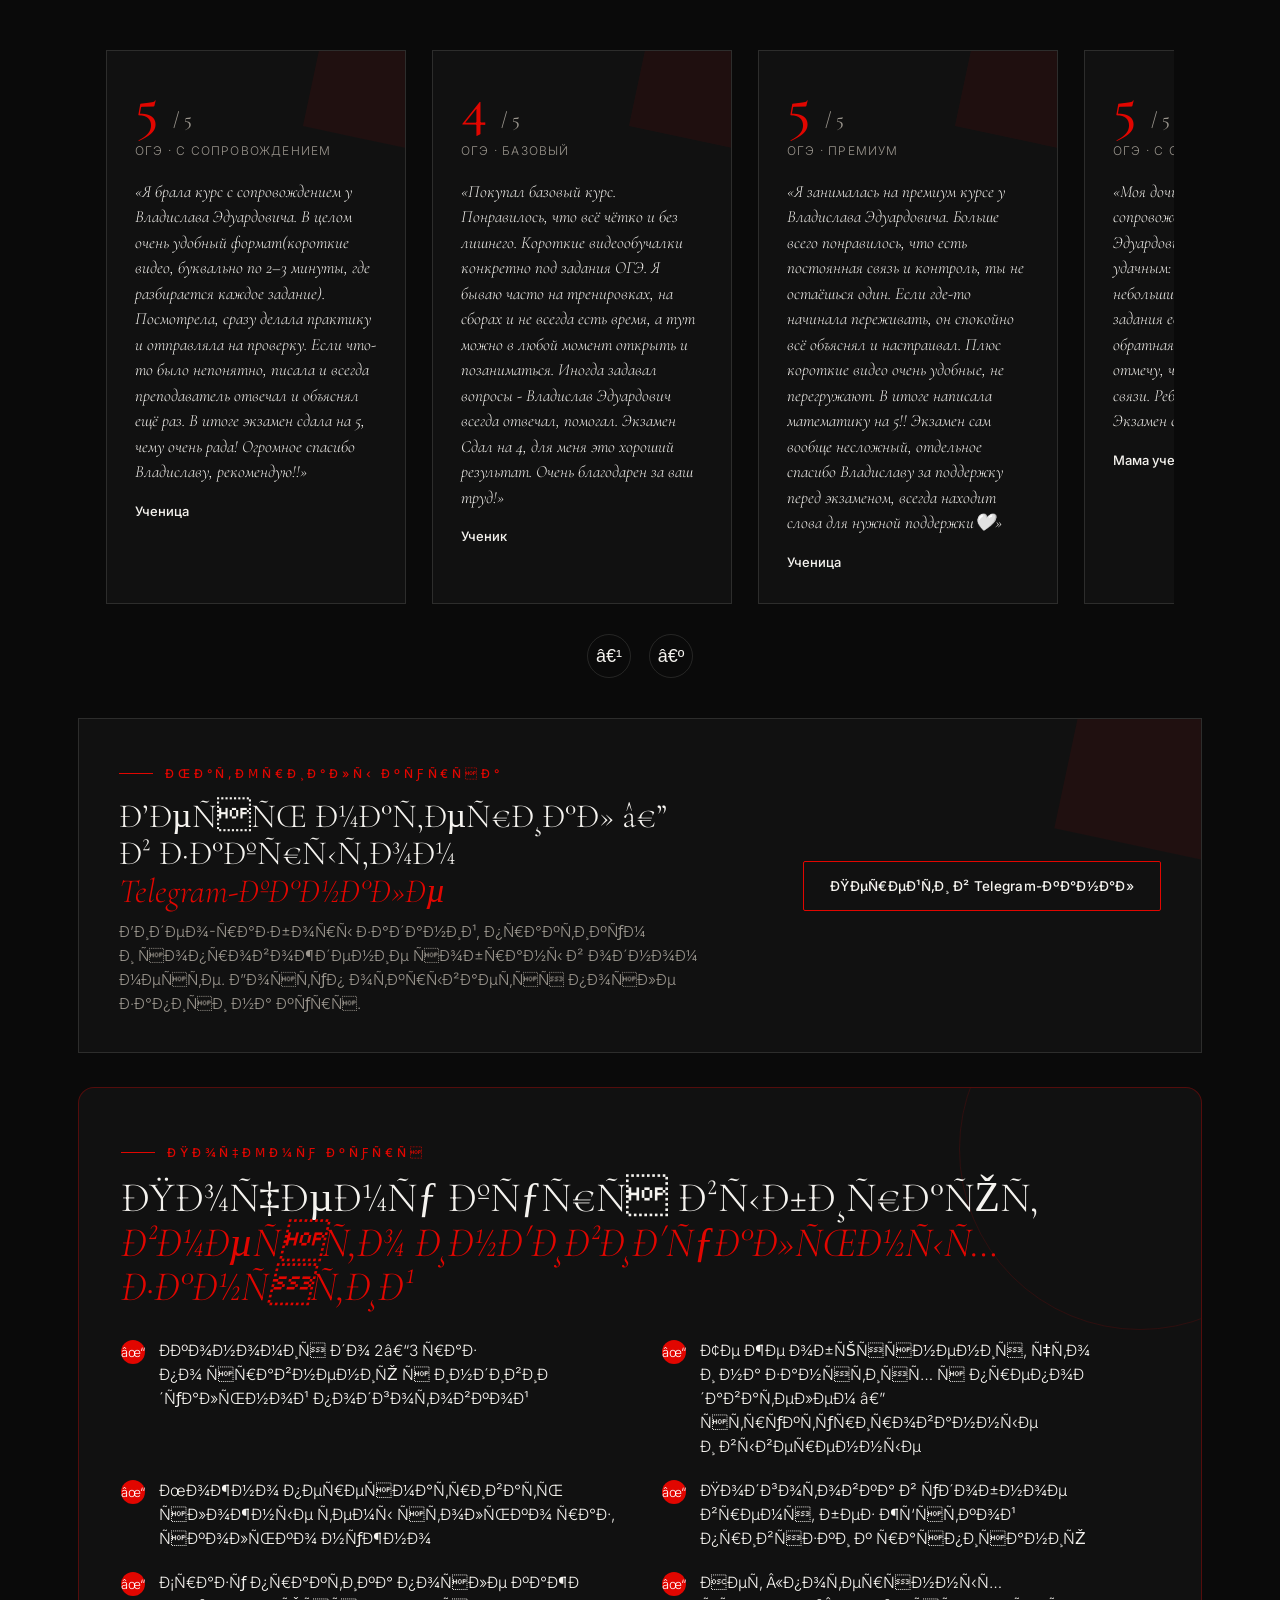
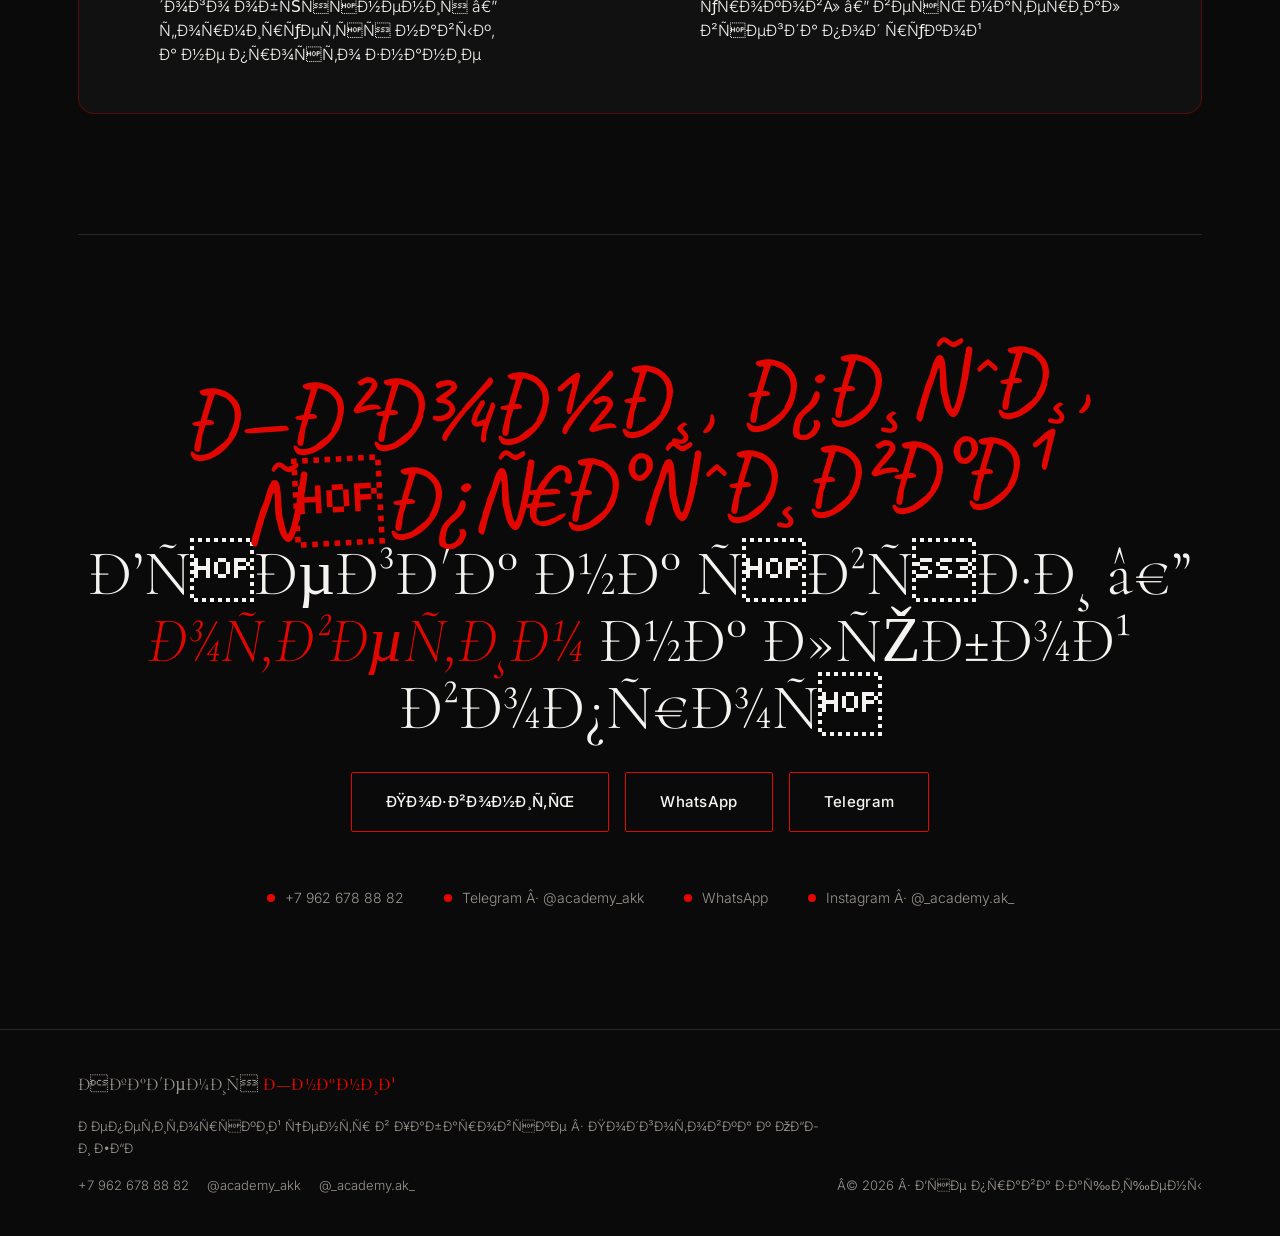
==== commit e2686c0b: "Добавить пиксель VK Ads (Top.Mail.Ru) для отслеживания конверсий с рекламы" ====
--- a/index.html
+++ b/index.html
@@ -14,6 +14,21 @@
 </script>
 <noscript><div><img src="https://mc.yandex.ru/watch/111243476" style="position:absolute; left:-9999px;" alt="" /></div></noscript>
 <!-- /Yandex.Metrika counter -->
+
+<!-- Top.Mail.Ru counter -->
+<script type="text/javascript">
+var _tmr = window._tmr || (window._tmr = []);
+_tmr.push({id: "3786898", type: "pageView", start: (new Date()).getTime()});
+(function (d, w, id) {
+if (d.getElementById(id)) return;
+var ts = d.createElement("script"); ts.type = "text/javascript"; ts.async = true; ts.id = id;
+ts.src = "https://top-fwz1.mail.ru/js/code.js";
+var f = function () {var s = d.getElementsByTagName("script")[0]; s.parentNode.insertBefore(ts, s);};
+if (w.opera == "[object Opera]") { d.addEventListener("DOMContentLoaded", f, false); } else { f(); }
+})(document, window, "tmr-code");
+</script>
+<noscript><div><img src="https://top-fwz1.mail.ru/counter?id=3786898;js=na" style="position:absolute;left:-9999px;" alt="Top.Mail.Ru" /></div></noscript>
+<!-- /Top.Mail.Ru counter -->
 <meta charset="UTF-8">
 <meta name="viewport" content="width=device-width, initial-scale=1.0">
 <title>Подготовка к ОГЭ и ЕГЭ в Хабаровске — репетиторский центр «Академия Знаний»</title>
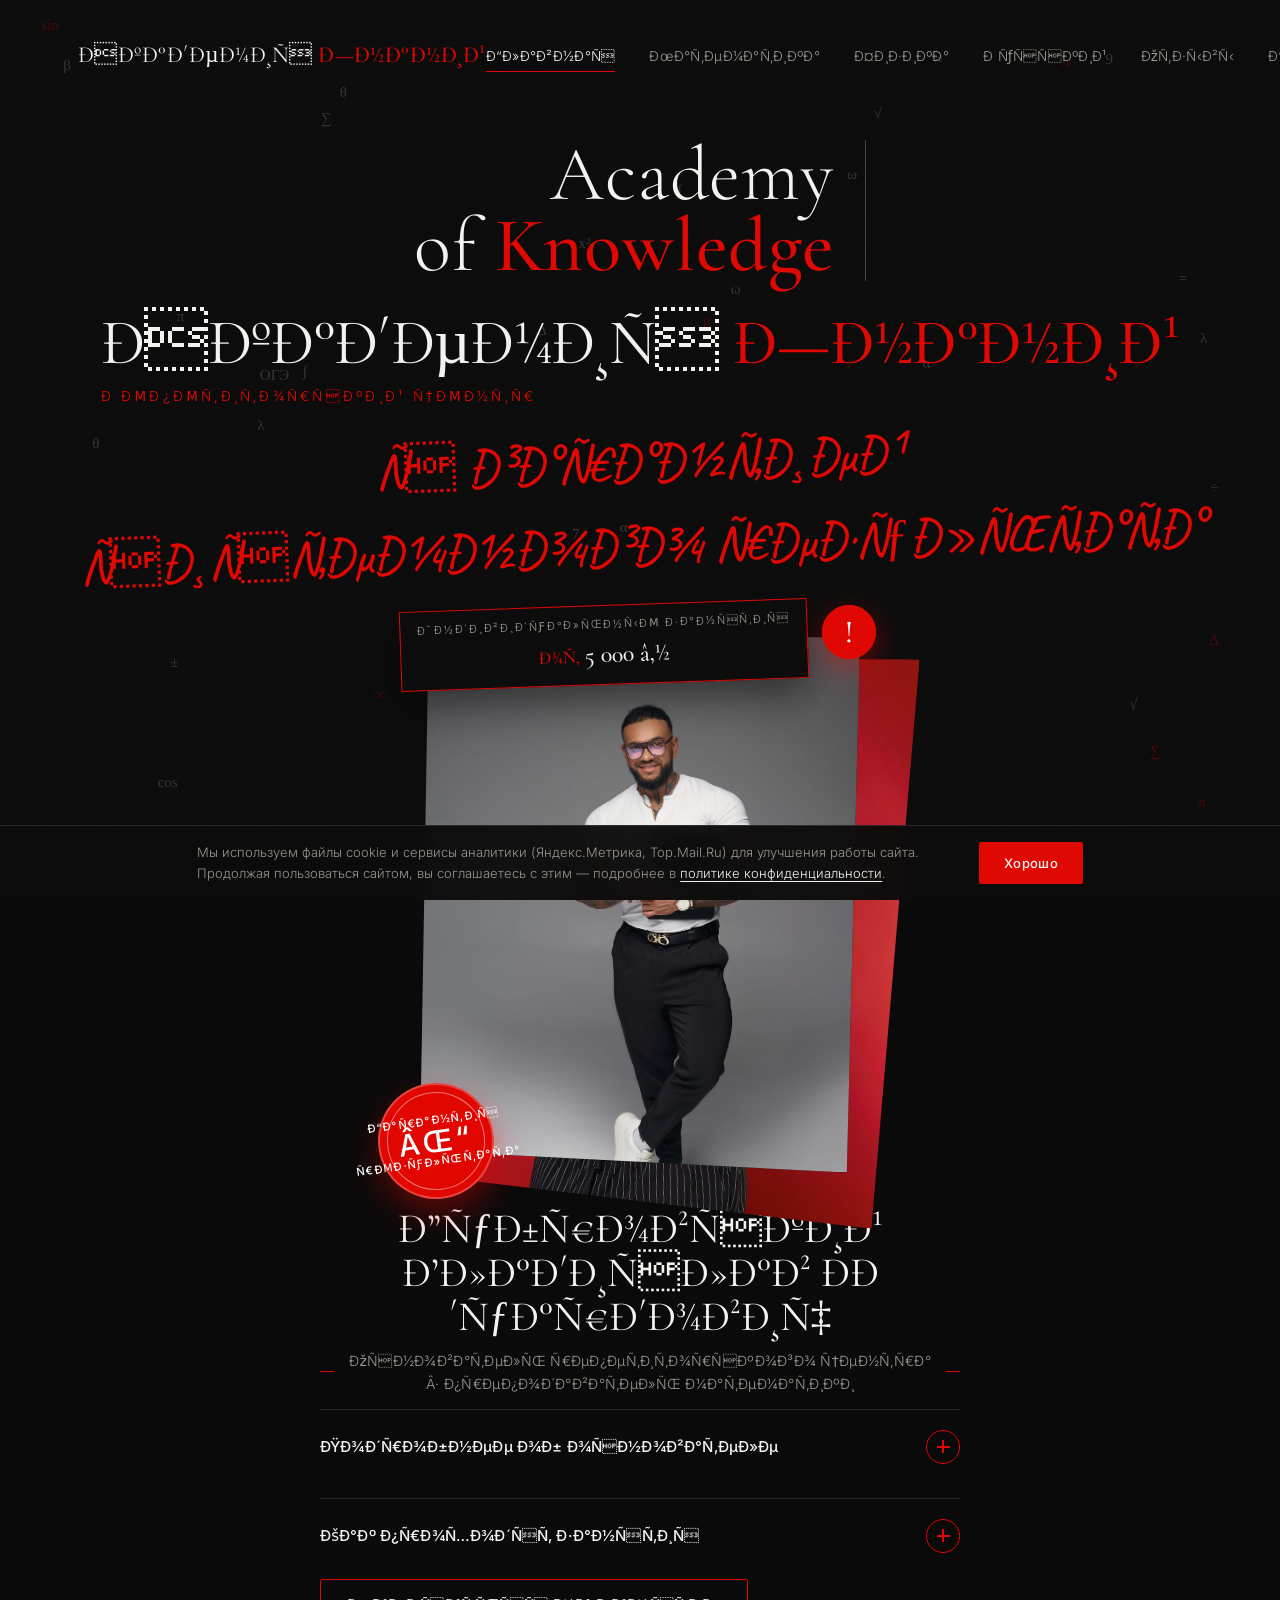
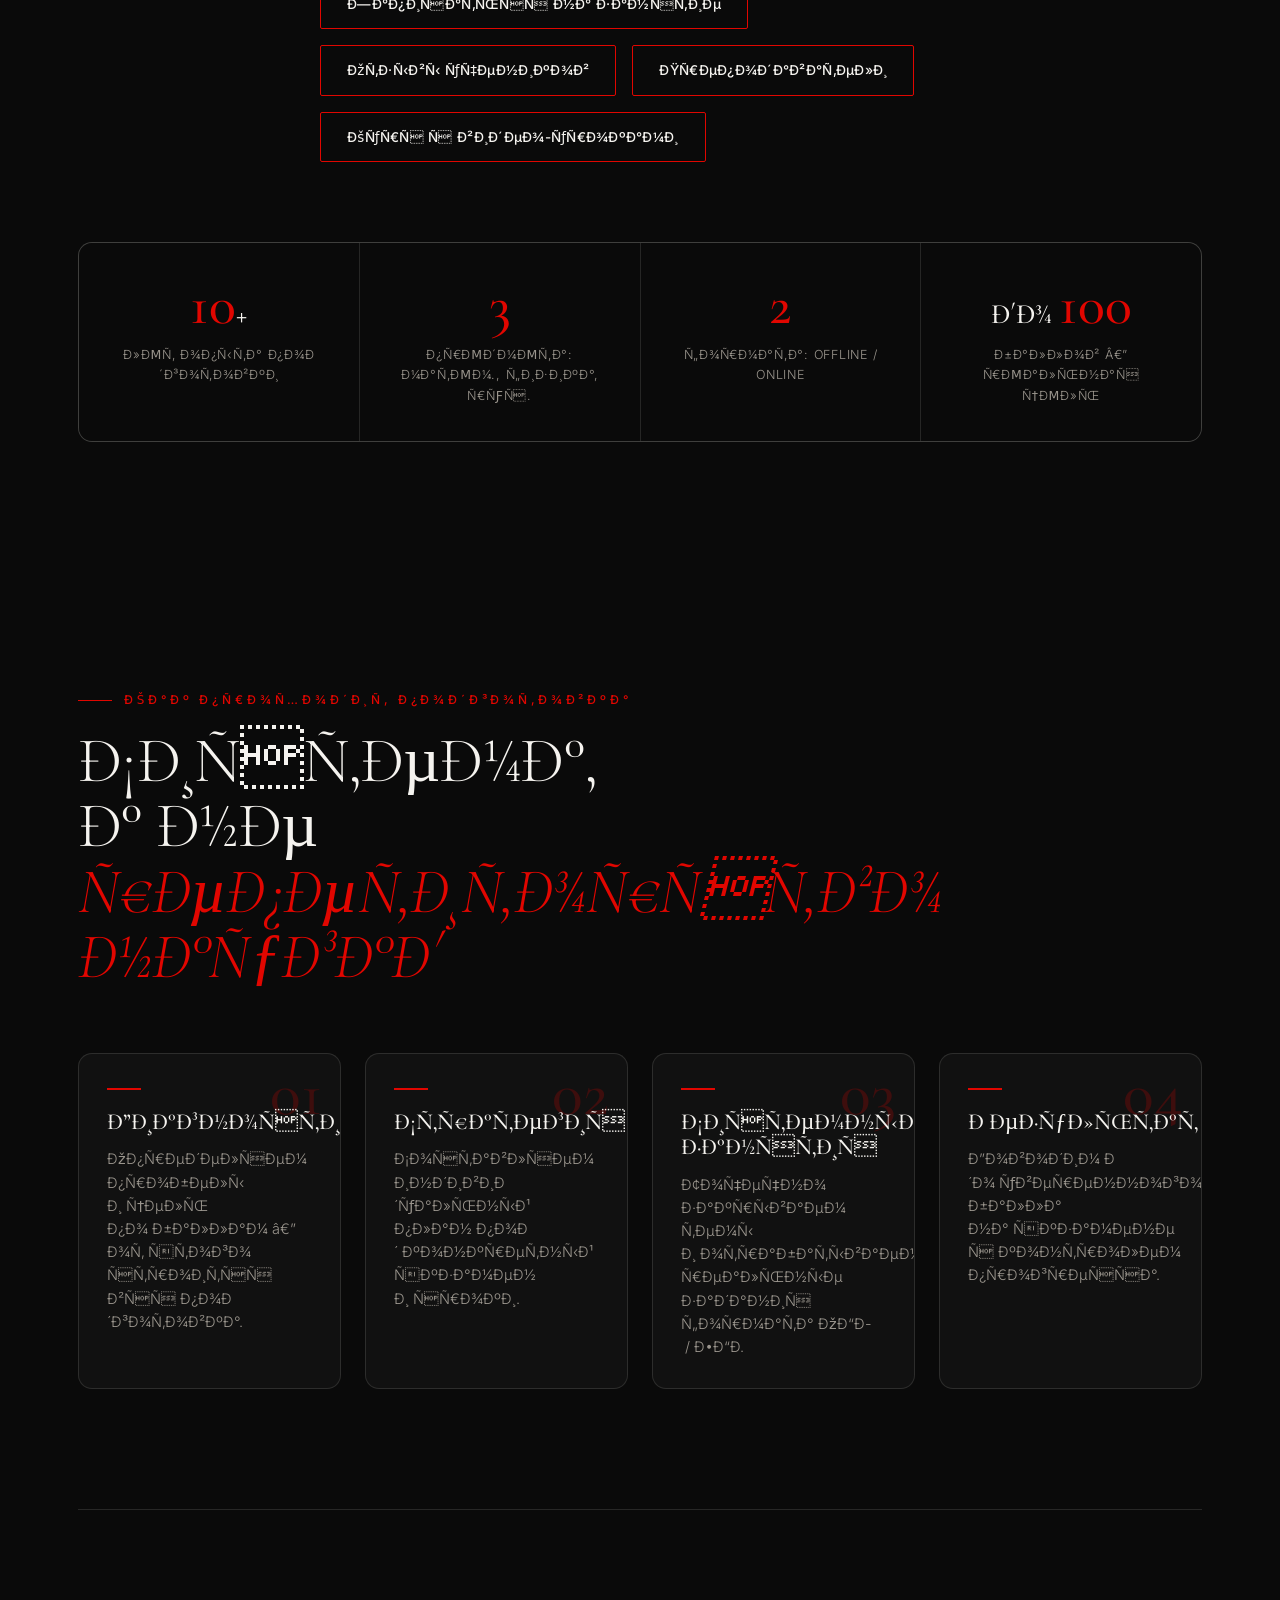
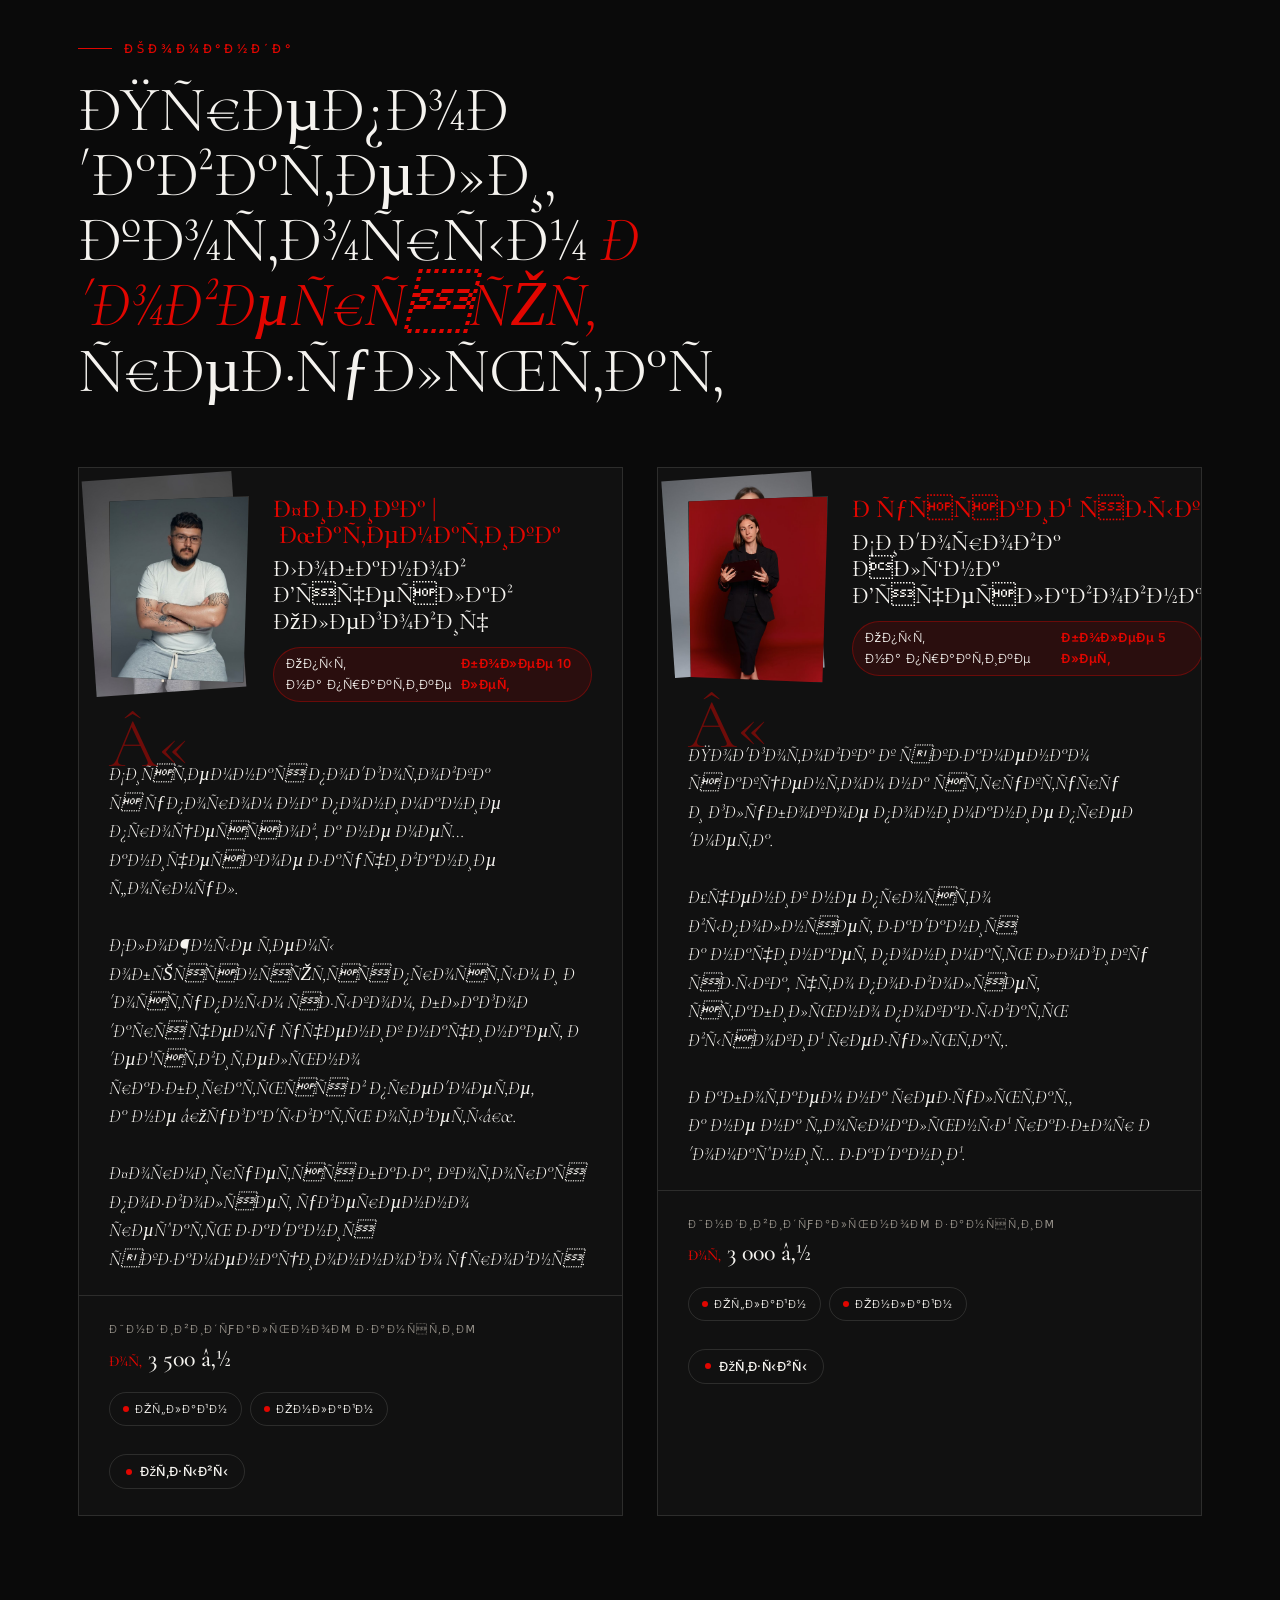
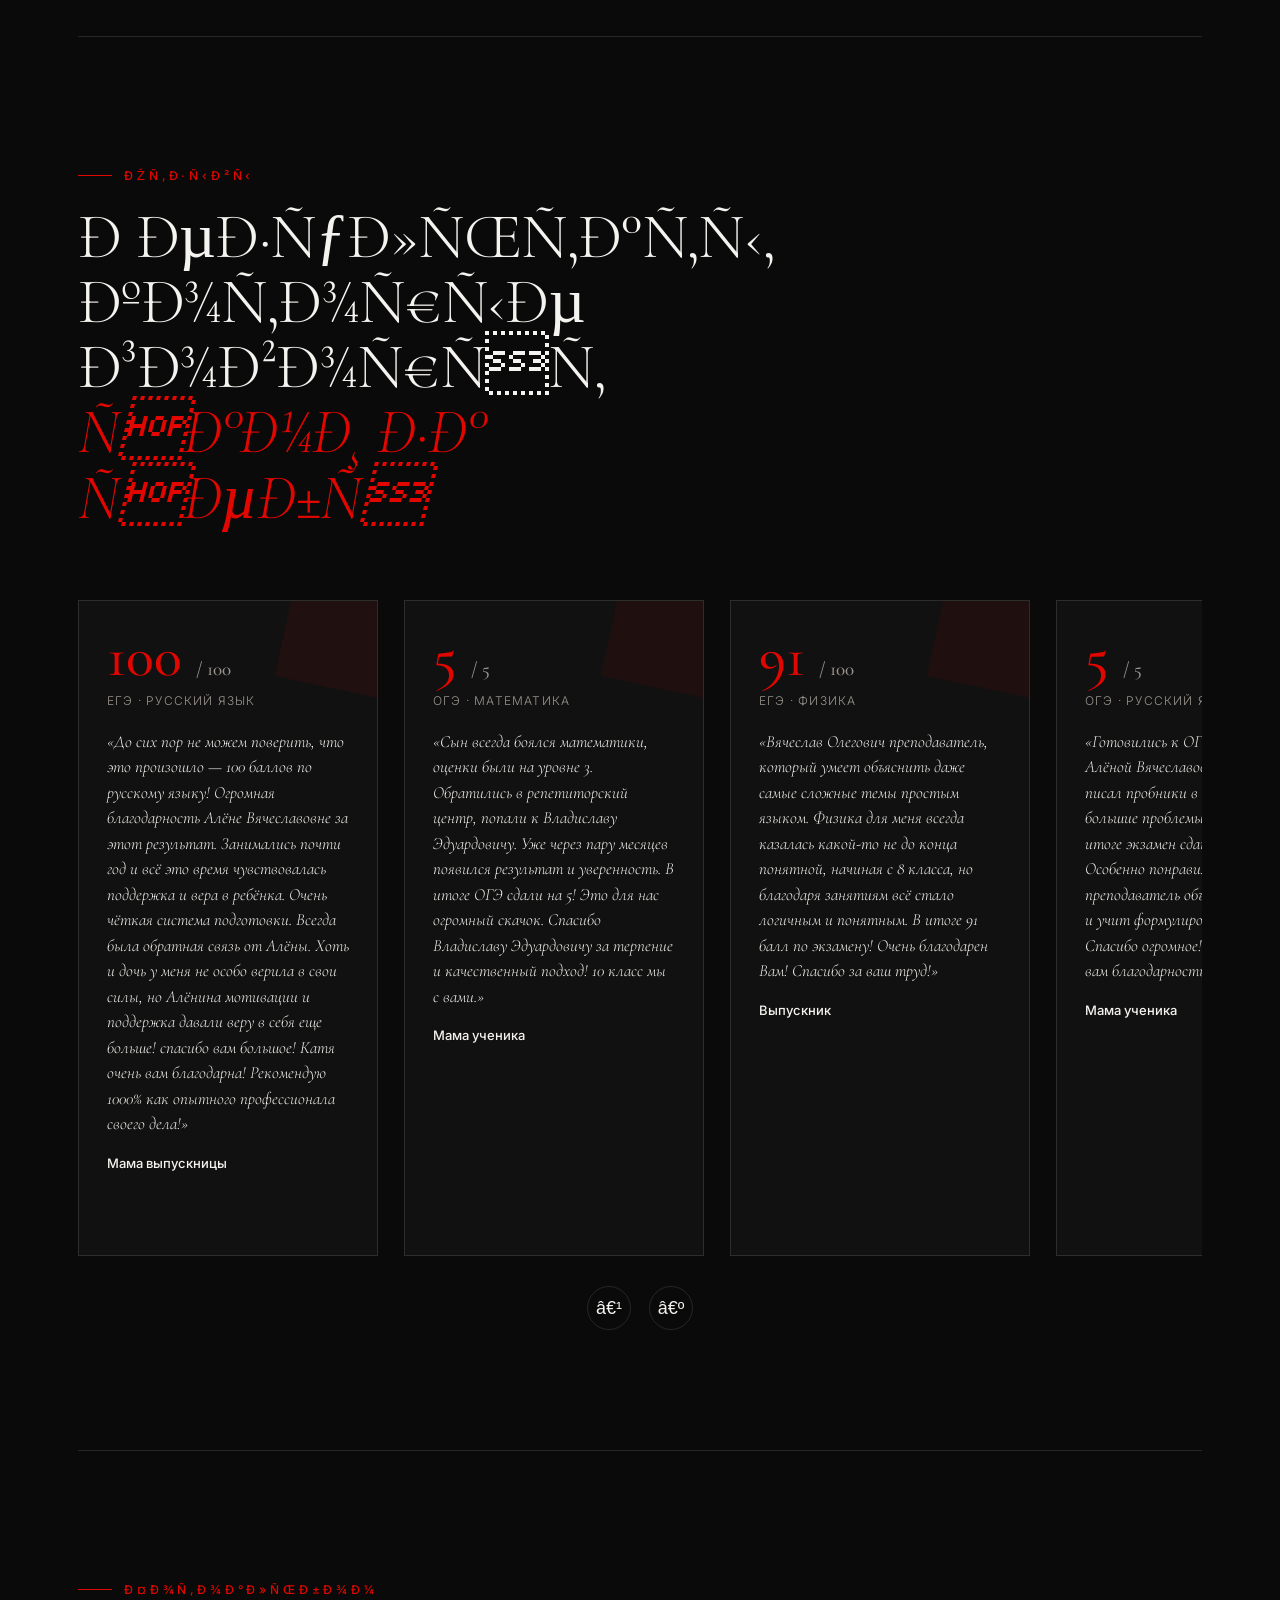
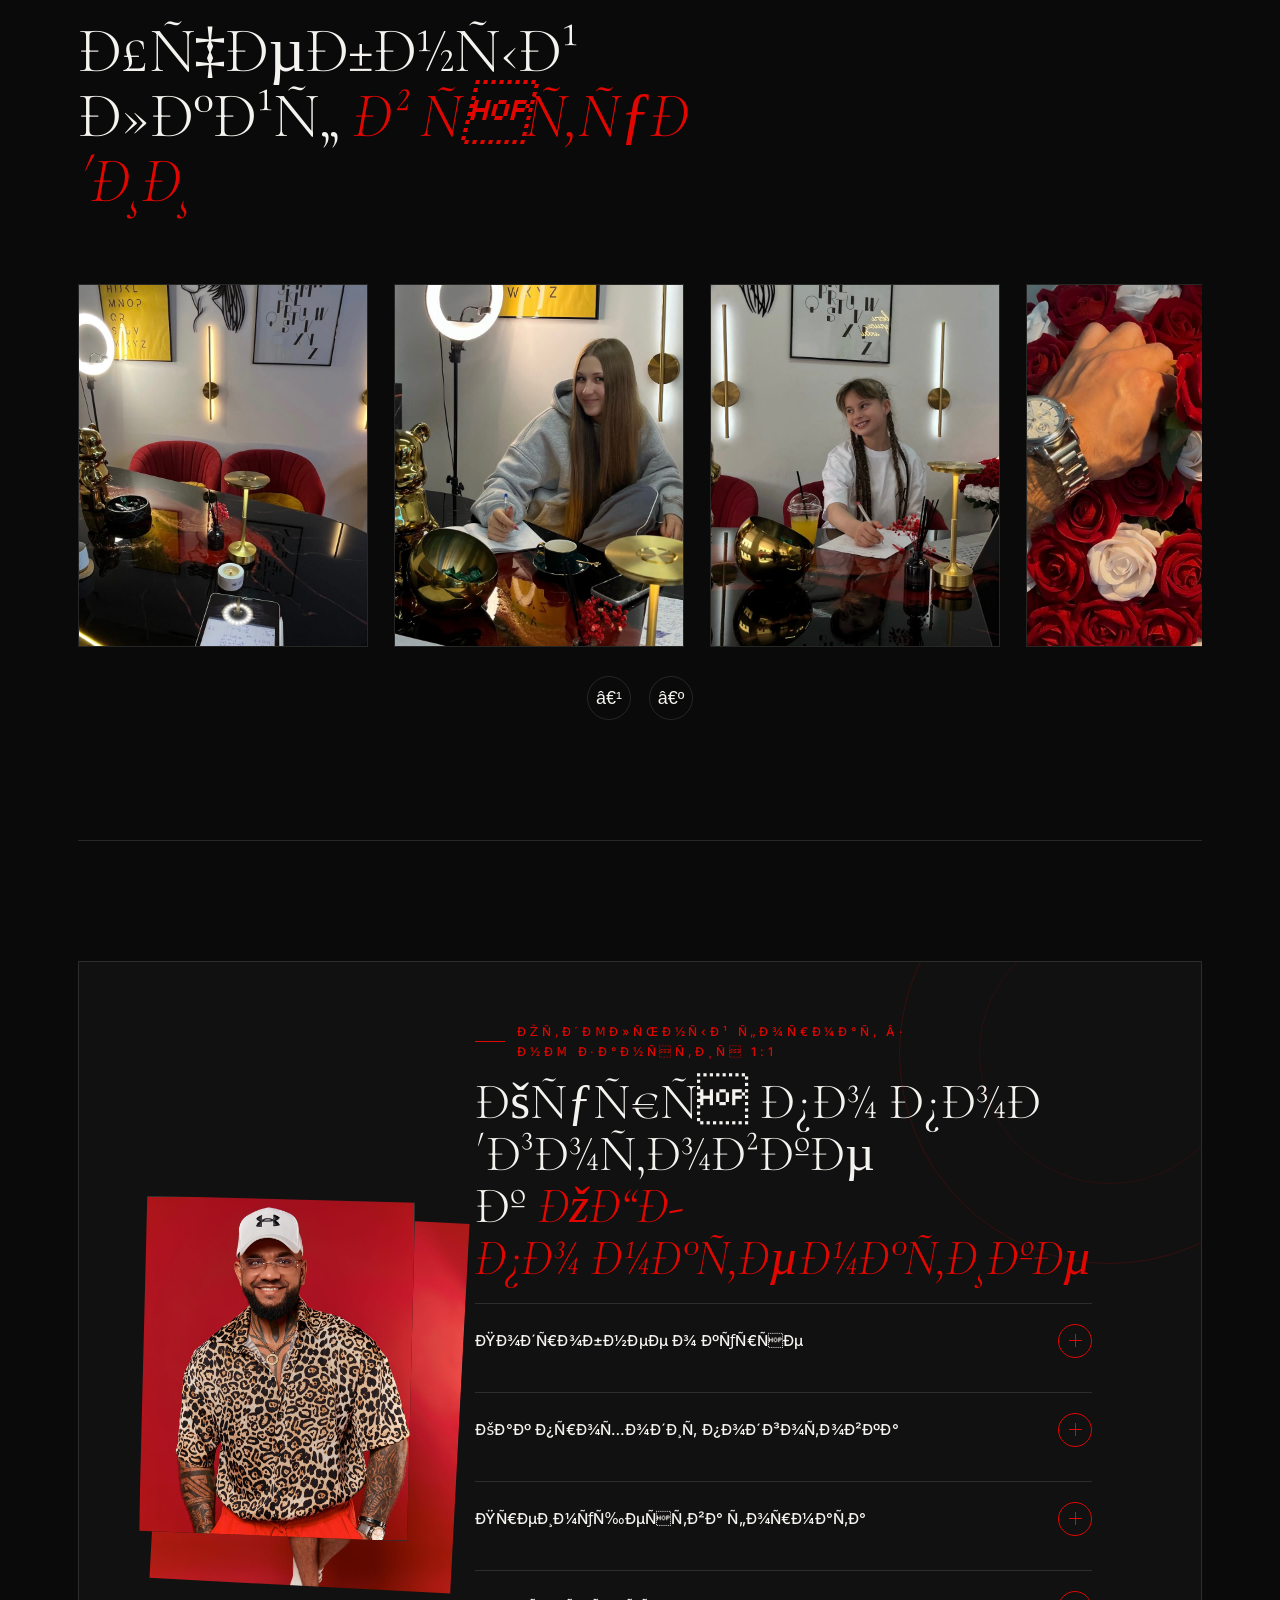
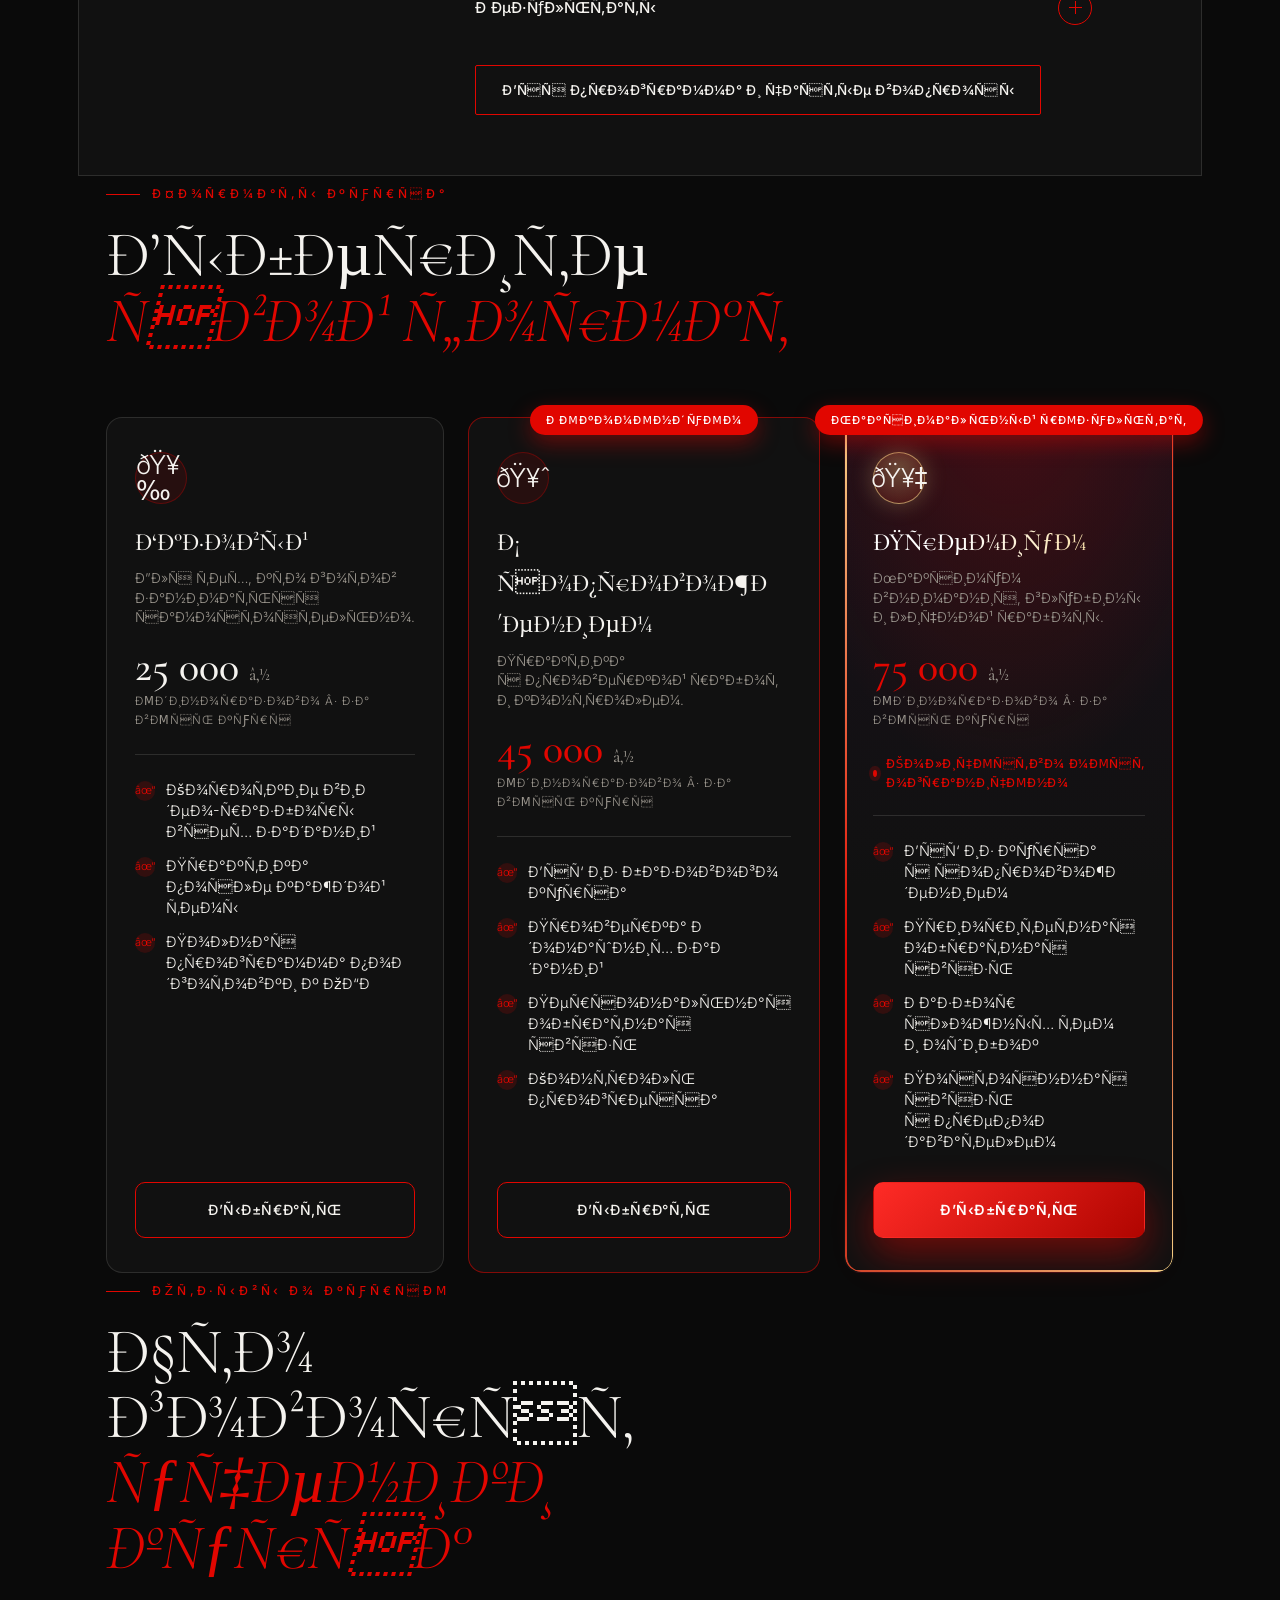
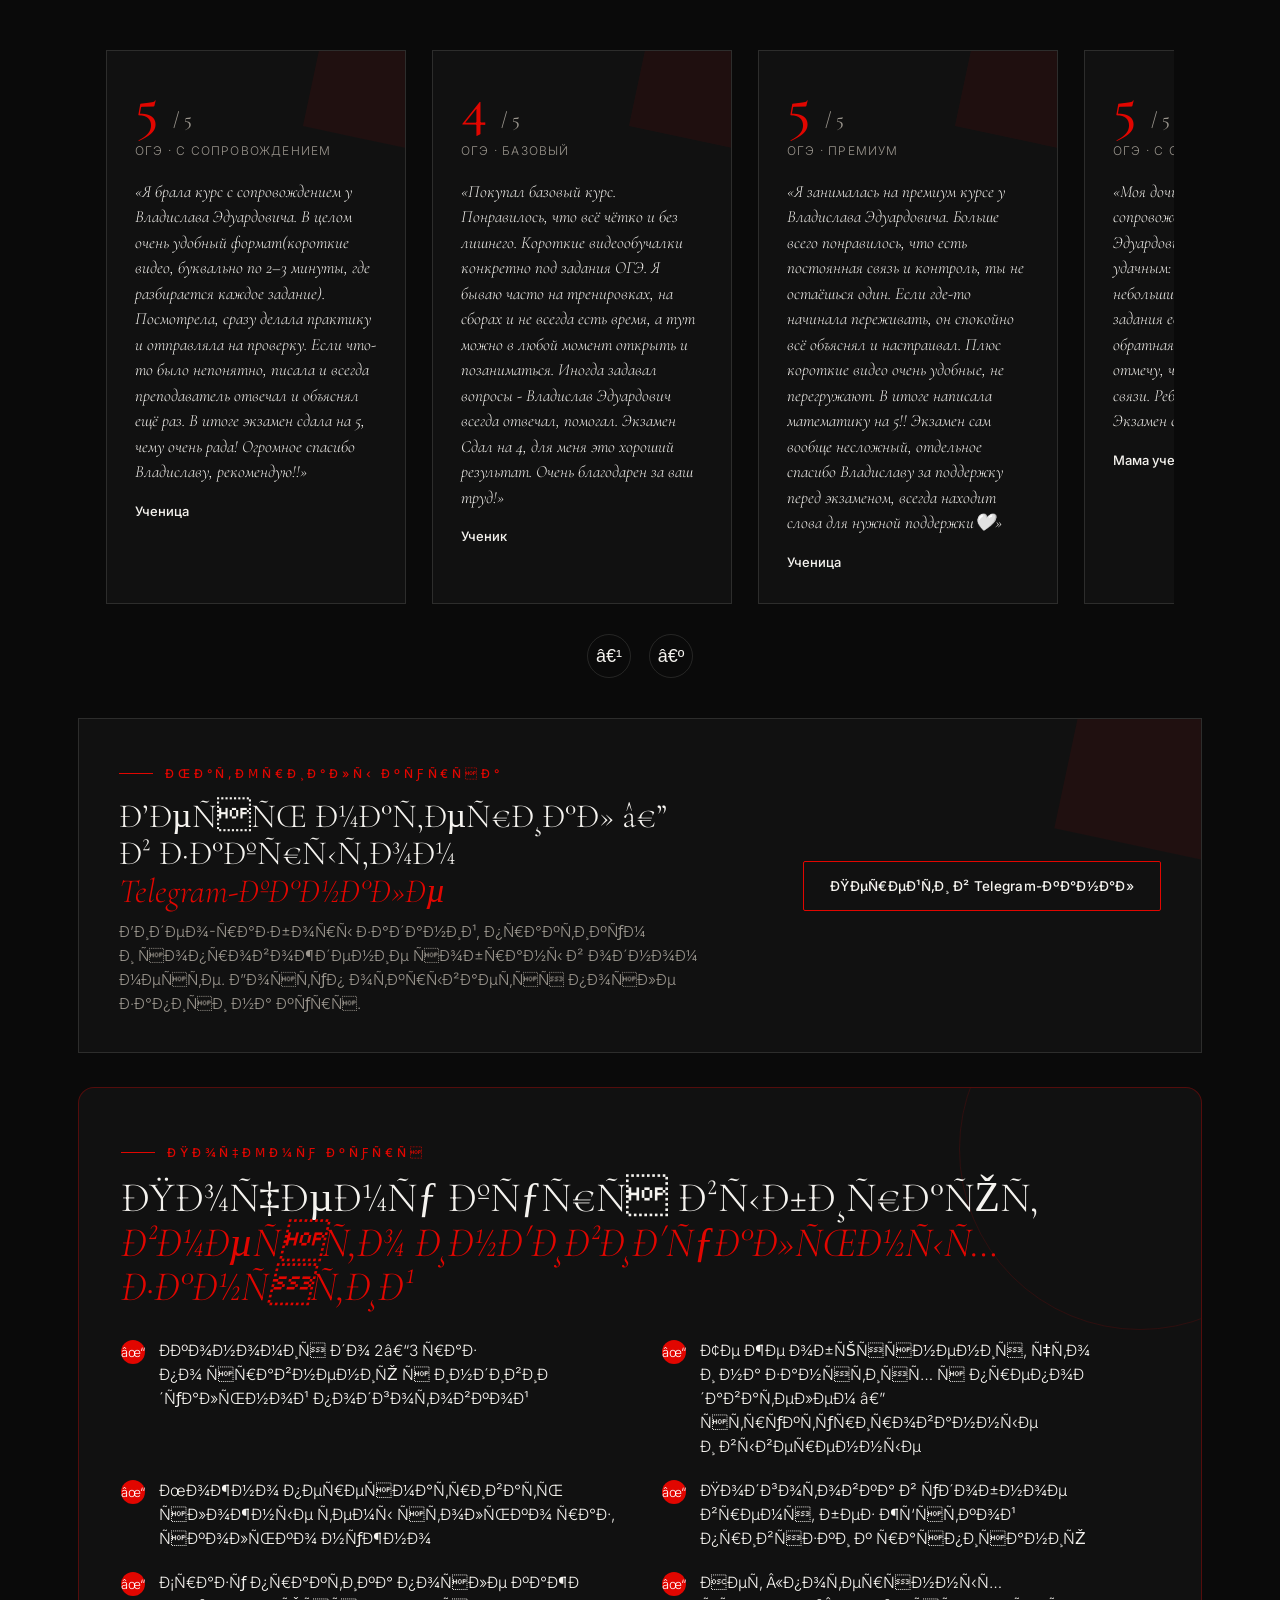
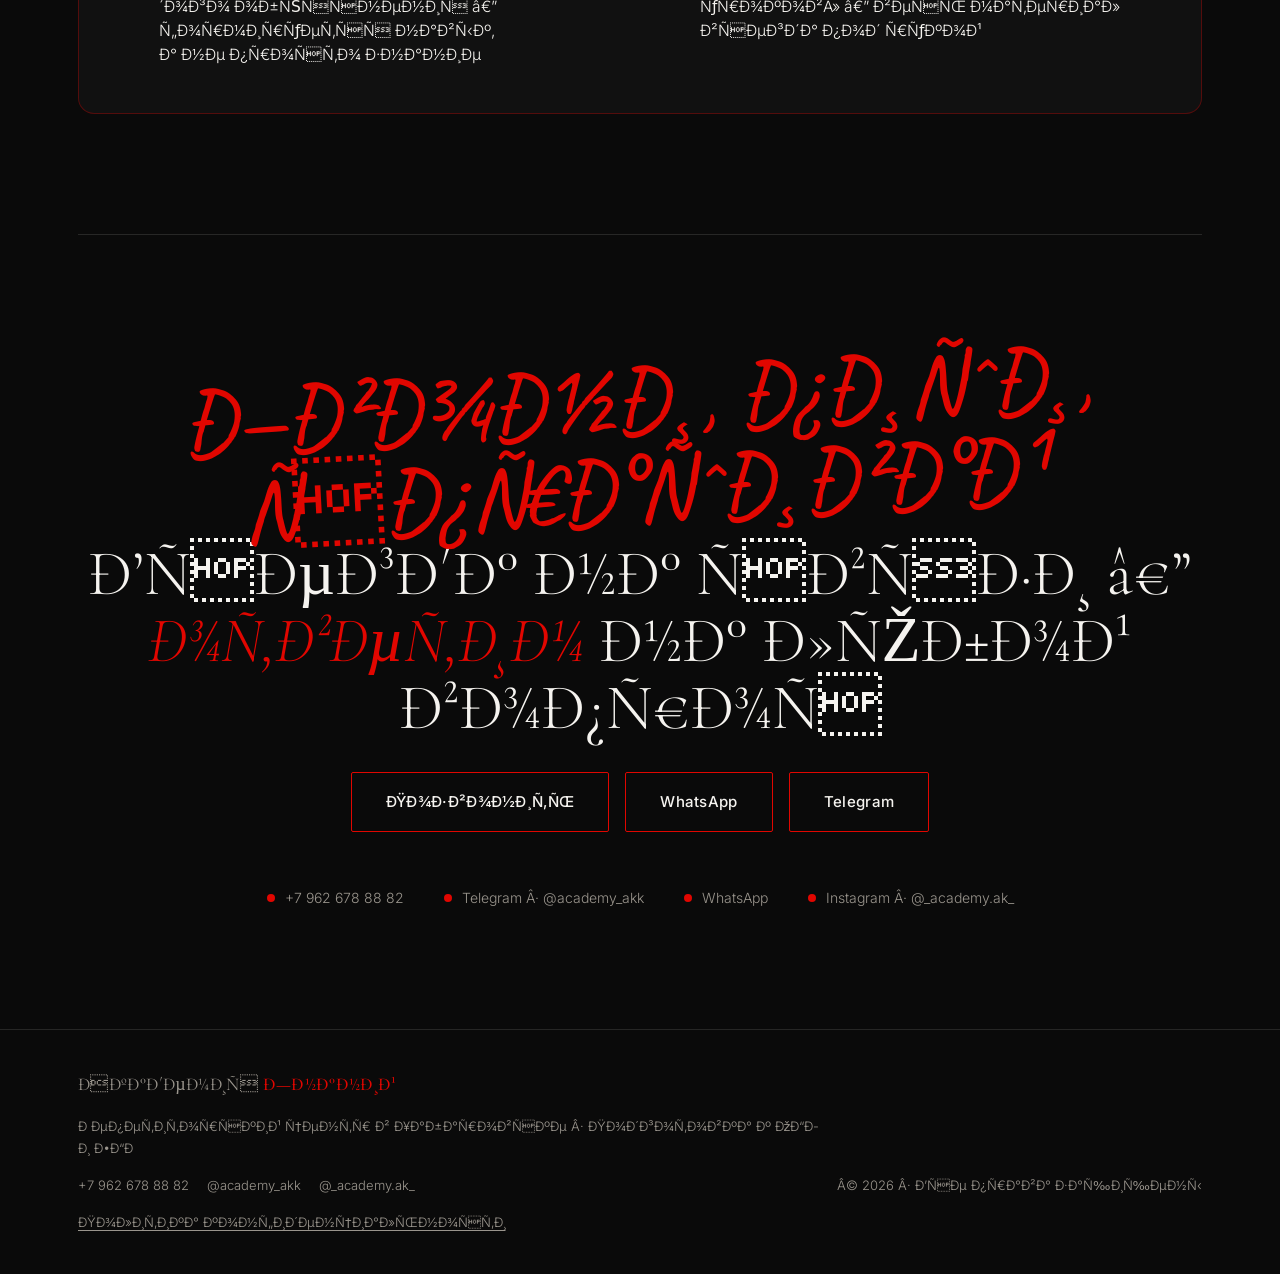
==== commit a55cdbe3: "Добавить политику конфиденциальности, cookie-баннер и согласие в форме заявки Новая страница /politi" ====
--- a/index.html
+++ b/index.html
@@ -506,6 +506,7 @@
       <a href="https://www.instagram.com/_academy.ak_" target="_blank" rel="noopener">@_academy.ak_</a>
     </span>
     <span>© 2026 · Все права защищены</span>
+    <span class="foot-legal"><a href="/politika-konfidencialnosti/">Политика конфиденциальности</a></span>
   </div>
 </footer>
 <div class="mcta" aria-label="Быстрые действия">
--- a/assets/styles.css
+++ b/assets/styles.css
@@ -457,6 +457,10 @@
   .lead-form input:focus,.lead-form textarea:focus{border-color:var(--red)}
   .lead-form .btn{align-self:flex-start}
   .lf-note{font-size:12.5px;color:var(--grey);line-height:1.5}
+  .lf-consent{display:flex;align-items:flex-start;gap:10px;font-size:12.5px;color:var(--grey);line-height:1.5;cursor:pointer}
+  .lf-consent input{margin-top:3px;accent-color:var(--red);width:16px;height:16px;flex-shrink:0;cursor:pointer}
+  .lf-consent a{color:var(--white);text-decoration:underline;text-underline-offset:3px}
+  .lf-consent a:hover{color:var(--red)}
 
   footer{border-top:1px solid var(--line);padding:40px 0}
   .foot-row{display:flex;align-items:center;justify-content:space-between;flex-wrap:wrap;gap:16px;color:var(--grey);font-size:13px}
@@ -537,6 +541,8 @@
   .foot-contacts{display:flex;gap:18px;flex-wrap:wrap;justify-content:center}
   .foot-contacts a{color:var(--grey);text-decoration:none;transition:color .3s}
   .foot-contacts a:hover{color:var(--red)}
+  .foot-legal a{color:var(--grey);text-decoration:underline;text-underline-offset:3px;transition:color .3s}
+  .foot-legal a:hover{color:var(--red)}
   .rev-rowctrl{display:flex;justify-content:center;gap:18px;margin-top:24px}
 
   /* ===== STICKY MOBILE CTA ===== */
@@ -547,6 +553,23 @@
     body{padding-bottom:70px}
     .seal{width:96px;height:96px;left:-27px}
     .seal span{font-size:10px}.seal .seal-big{font-size:25px}
+  }
+
+  /* ===== COOKIE BANNER ===== */
+  .cookie-banner{
+    position:fixed;left:0;right:0;bottom:0;z-index:1200;
+    display:flex;align-items:center;justify-content:center;gap:22px;flex-wrap:wrap;
+    padding:16px 28px;background:rgba(10,10,10,.96);backdrop-filter:blur(12px);
+    border-top:1px solid var(--line);animation:cookieIn .5s ease both;
+  }
+  @keyframes cookieIn{from{transform:translateY(100%)}to{transform:translateY(0)}}
+  .cookie-banner__text{font-size:13px;color:var(--grey);max-width:760px;line-height:1.6}
+  .cookie-banner__text a{color:var(--white);text-decoration:underline;text-underline-offset:3px}
+  .cookie-banner__text a:hover{color:var(--red)}
+  .cookie-banner__accept{flex-shrink:0;padding:12px 24px;font-size:13px}
+  @media(max-width:760px){
+    .cookie-banner{bottom:70px;padding:14px 18px;gap:12px}
+    .cookie-banner__text{font-size:12px}
   }
 
   /* ===== BACKGROUND FORMULAS CANVAS ===== */
@@ -725,6 +748,11 @@
   .prose p{color:var(--grey);font-size:16px;line-height:1.8;margin:0 0 18px}
   .prose h3{font-family:var(--serif);font-weight:500;font-size:clamp(22px,3vw,30px);color:var(--white);margin:34px 0 12px}
   .prose a{color:var(--red);text-decoration:underline;text-underline-offset:3px}
+  .prose ul{margin:0 0 18px;padding-left:22px;color:var(--grey);font-size:16px;line-height:1.8}
+  .prose li{margin-bottom:6px}
+  .prose li::marker{color:var(--red)}
+  .prose strong{color:var(--white);font-weight:500}
+  .prose .prose-meta{font-size:13px;color:var(--grey);margin:-8px 0 30px}
   .faq{display:flex;flex-direction:column}
   .crosslinks{display:flex;gap:12px;flex-wrap:wrap;align-items:center;color:var(--grey);font-size:14px;padding:22px 0;border-top:1px solid var(--line)}
   .chip{display:inline-block;padding:8px 16px;border:1px solid var(--line);border-radius:30px;color:var(--white);font-size:13.5px;transition:border-color .3s,background .3s}
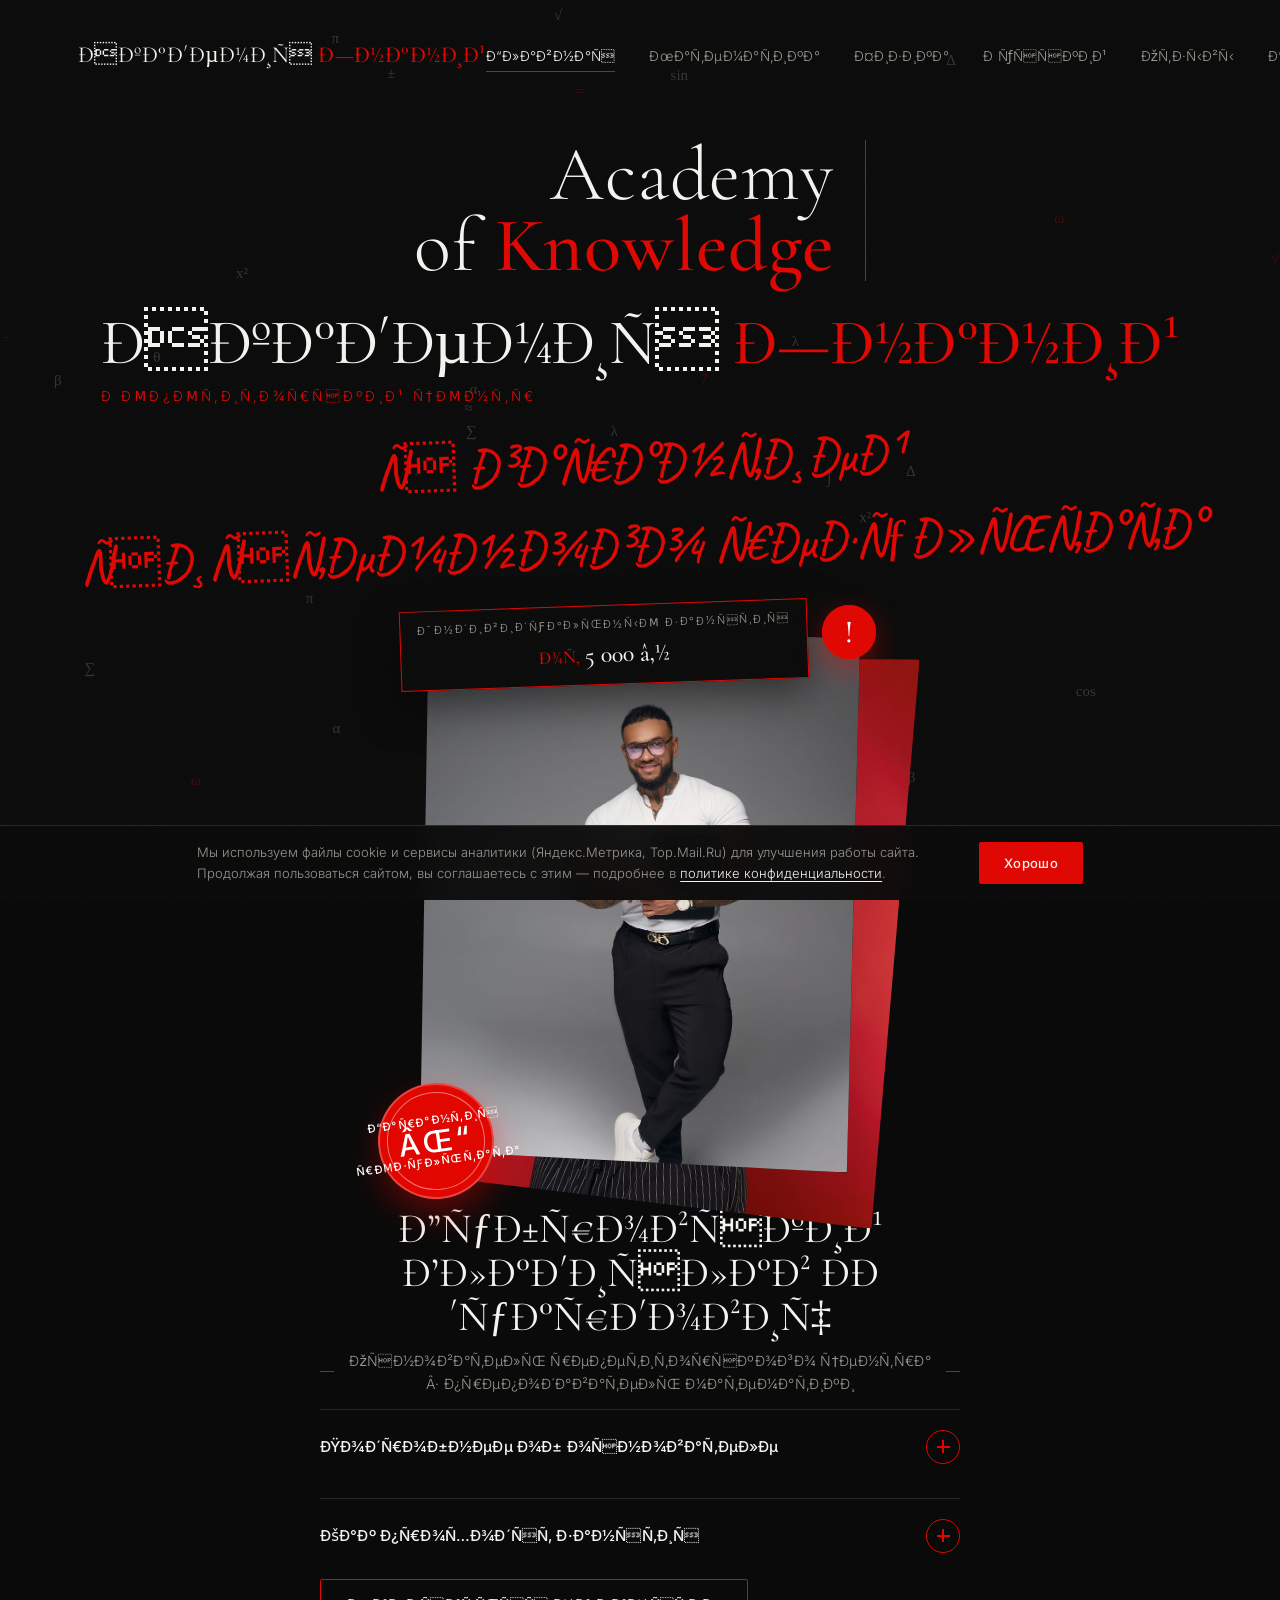
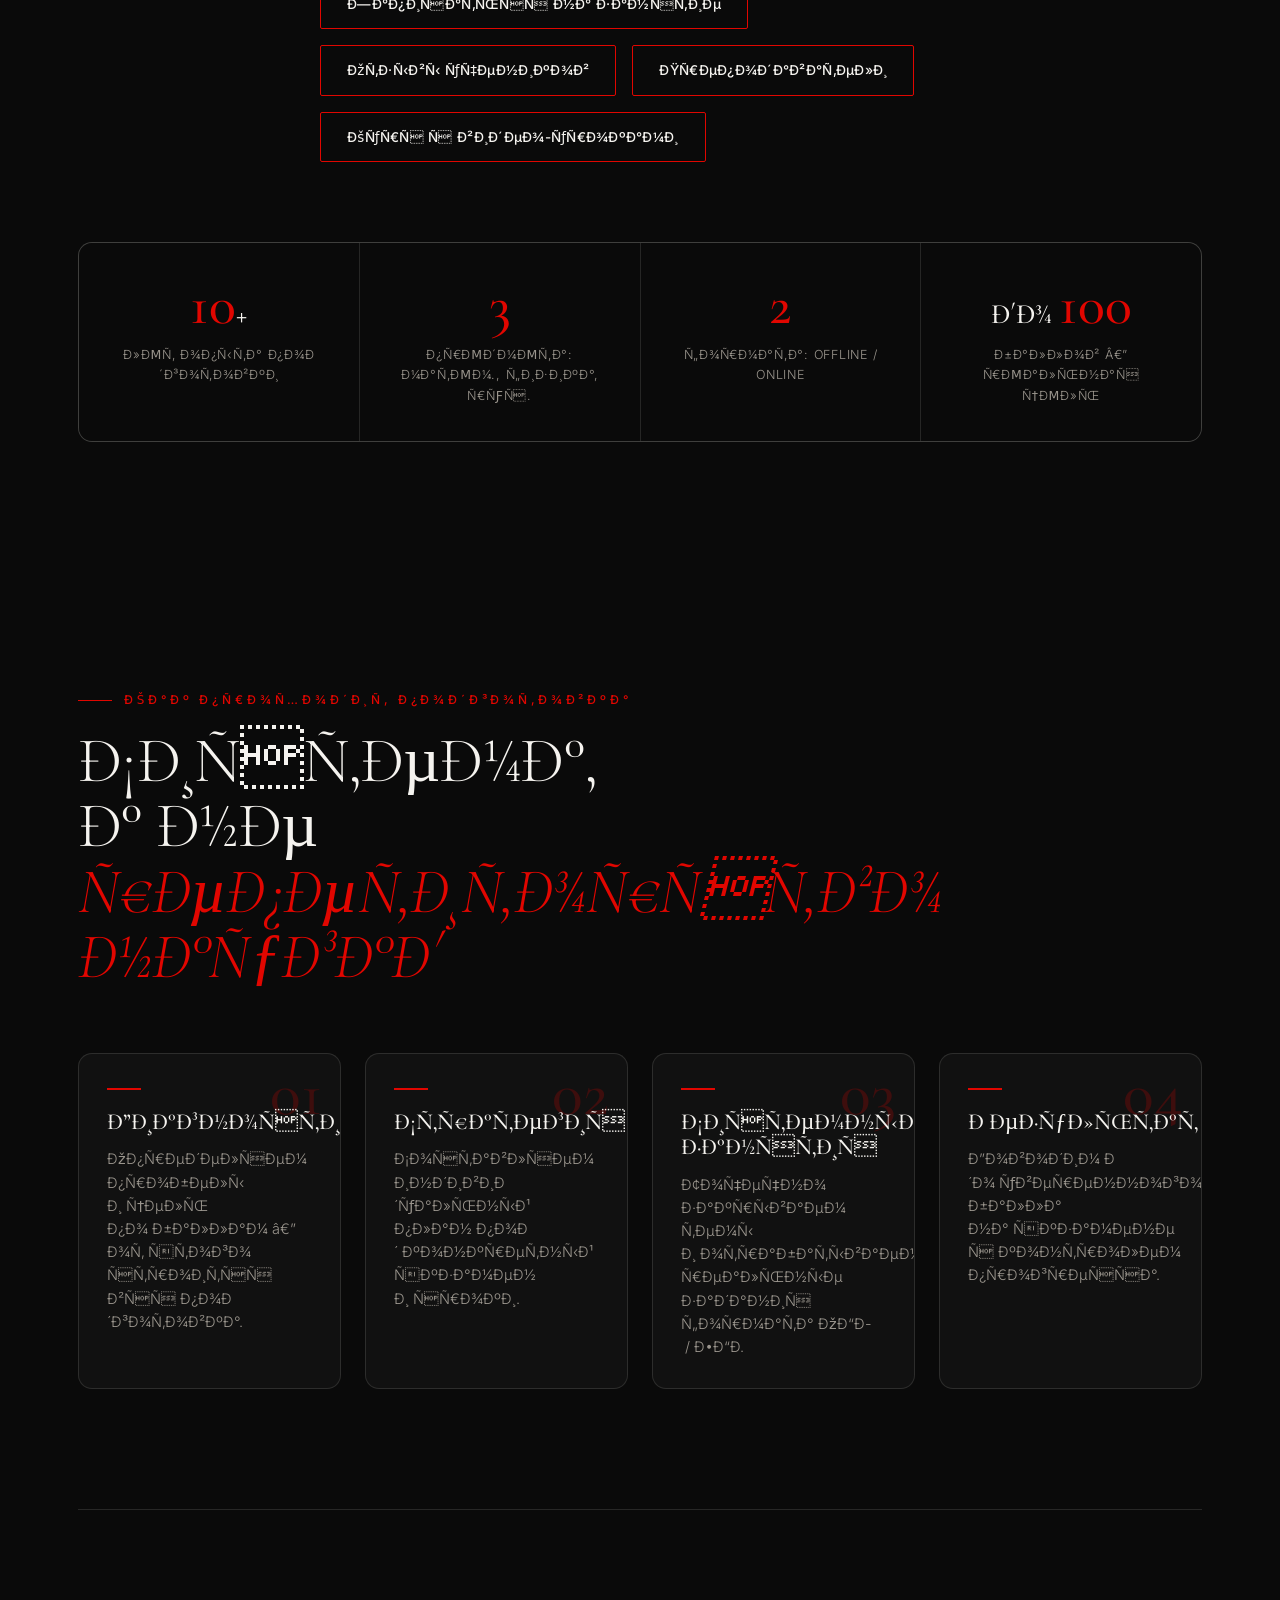
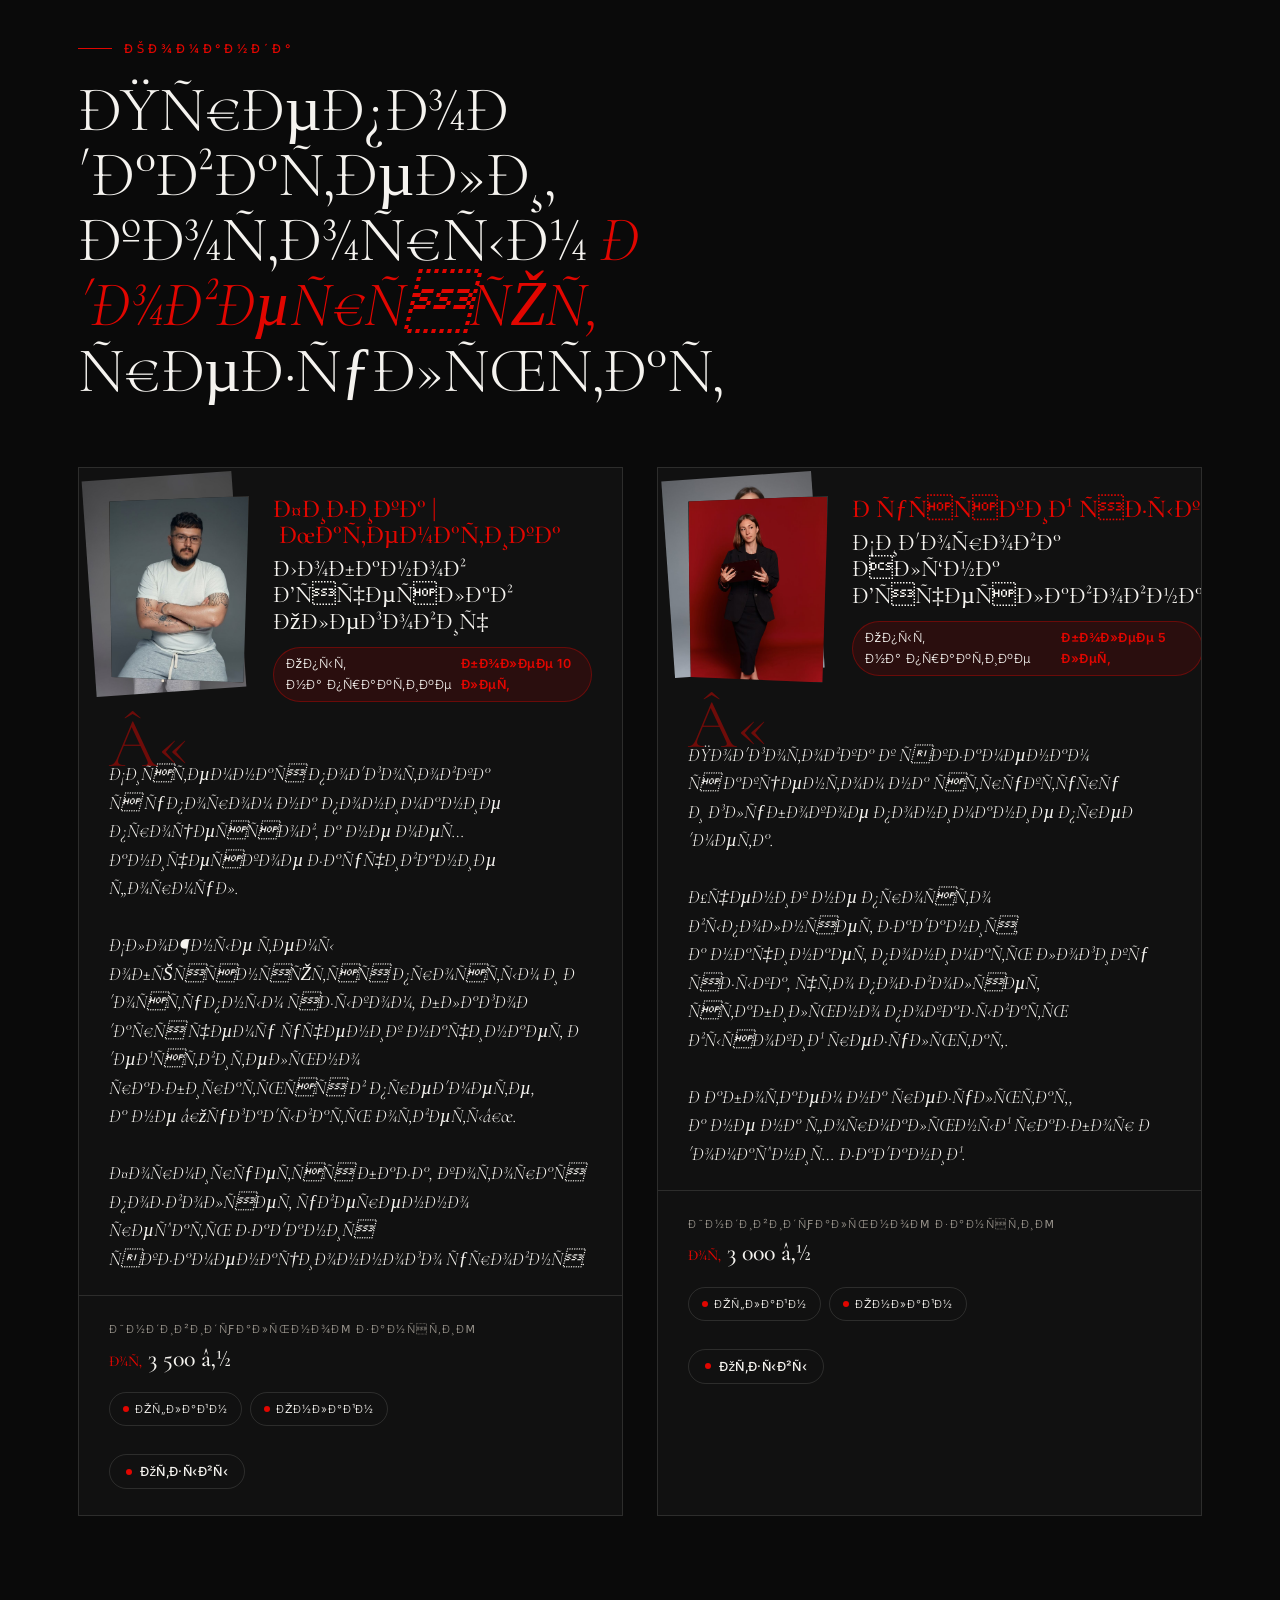
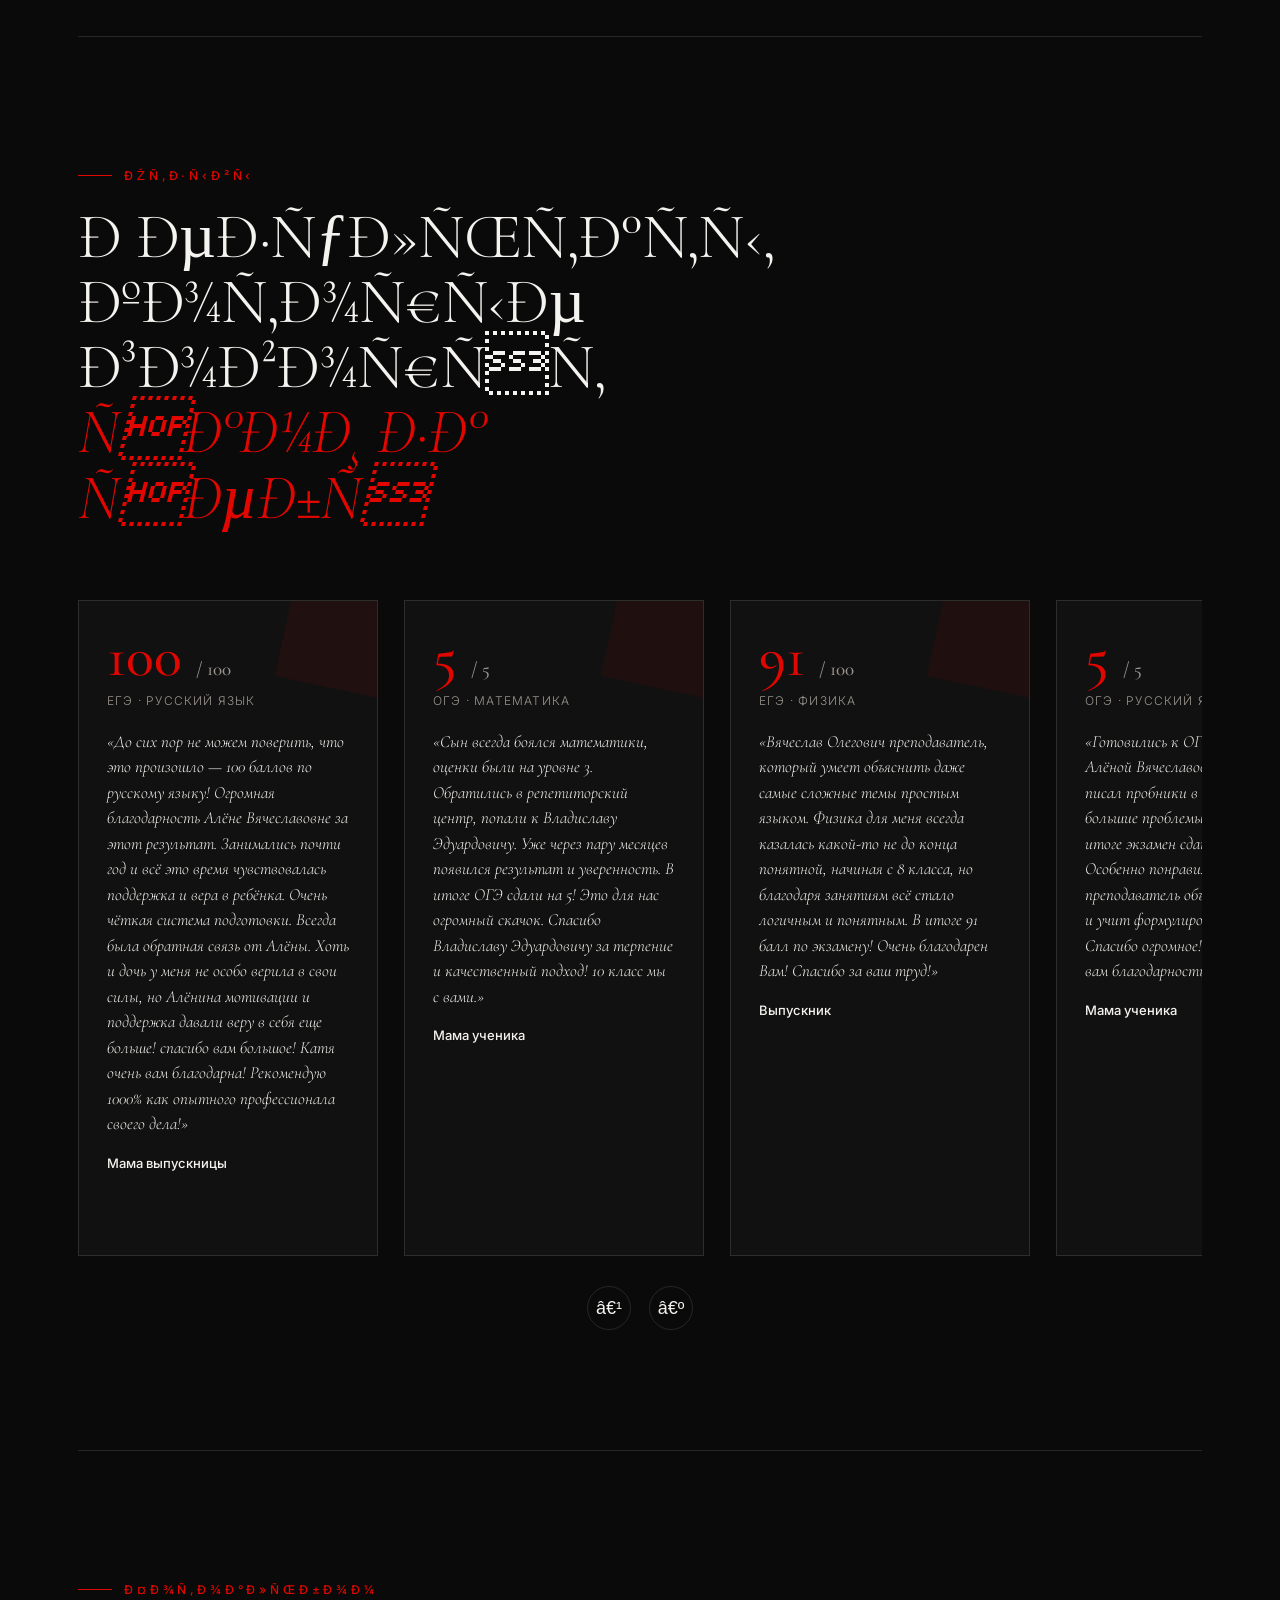
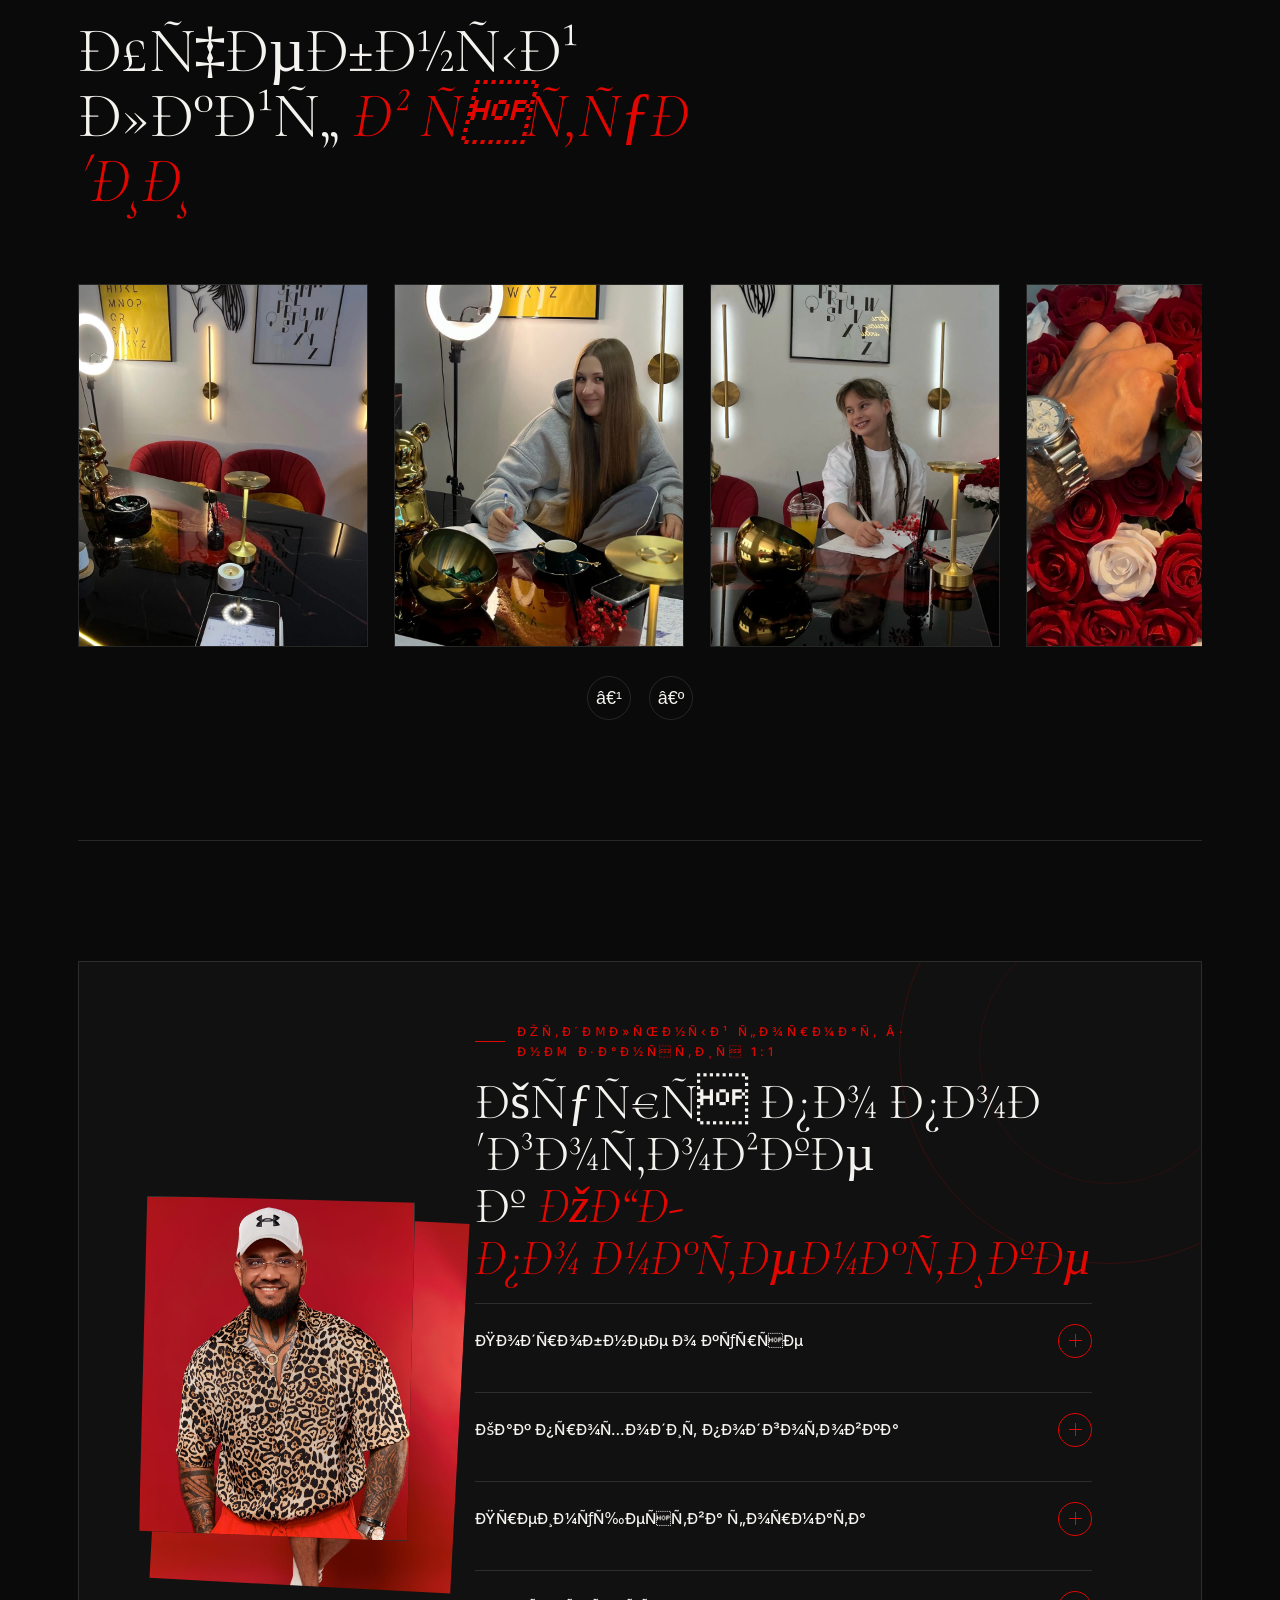
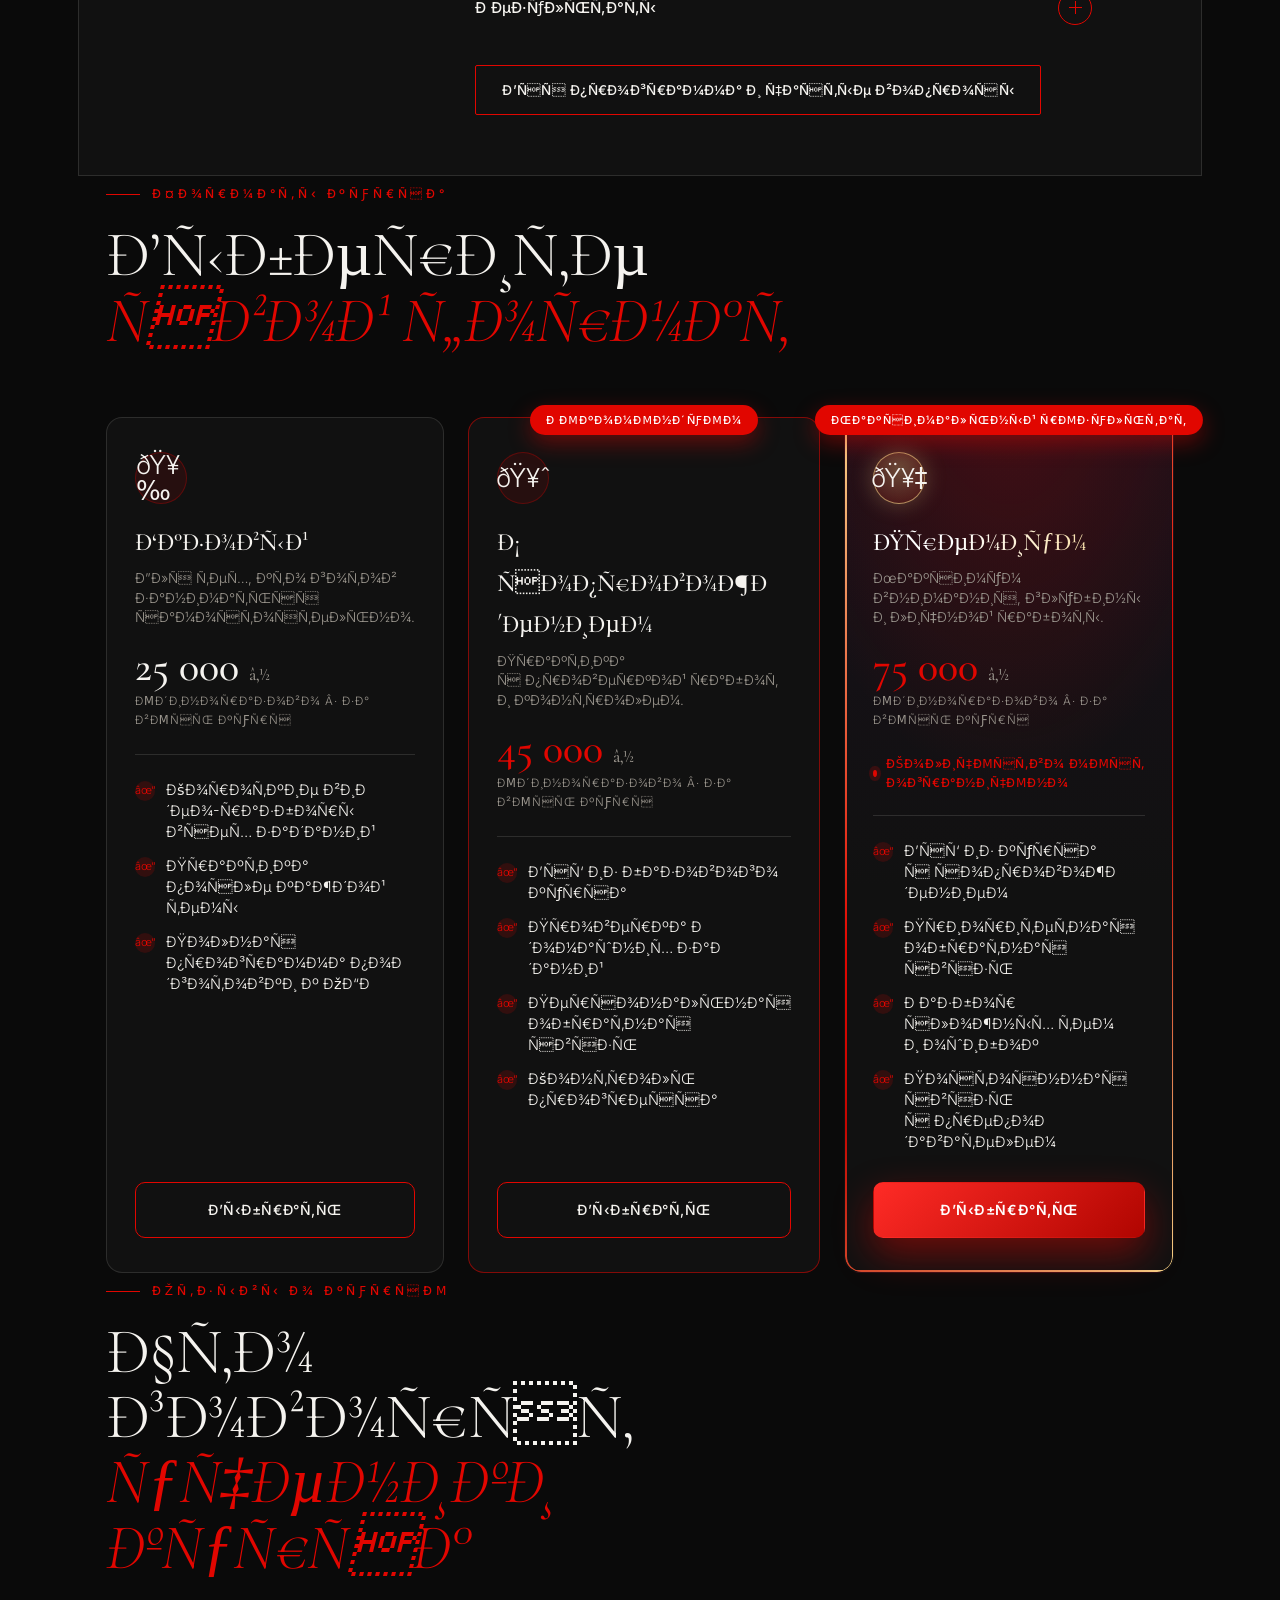
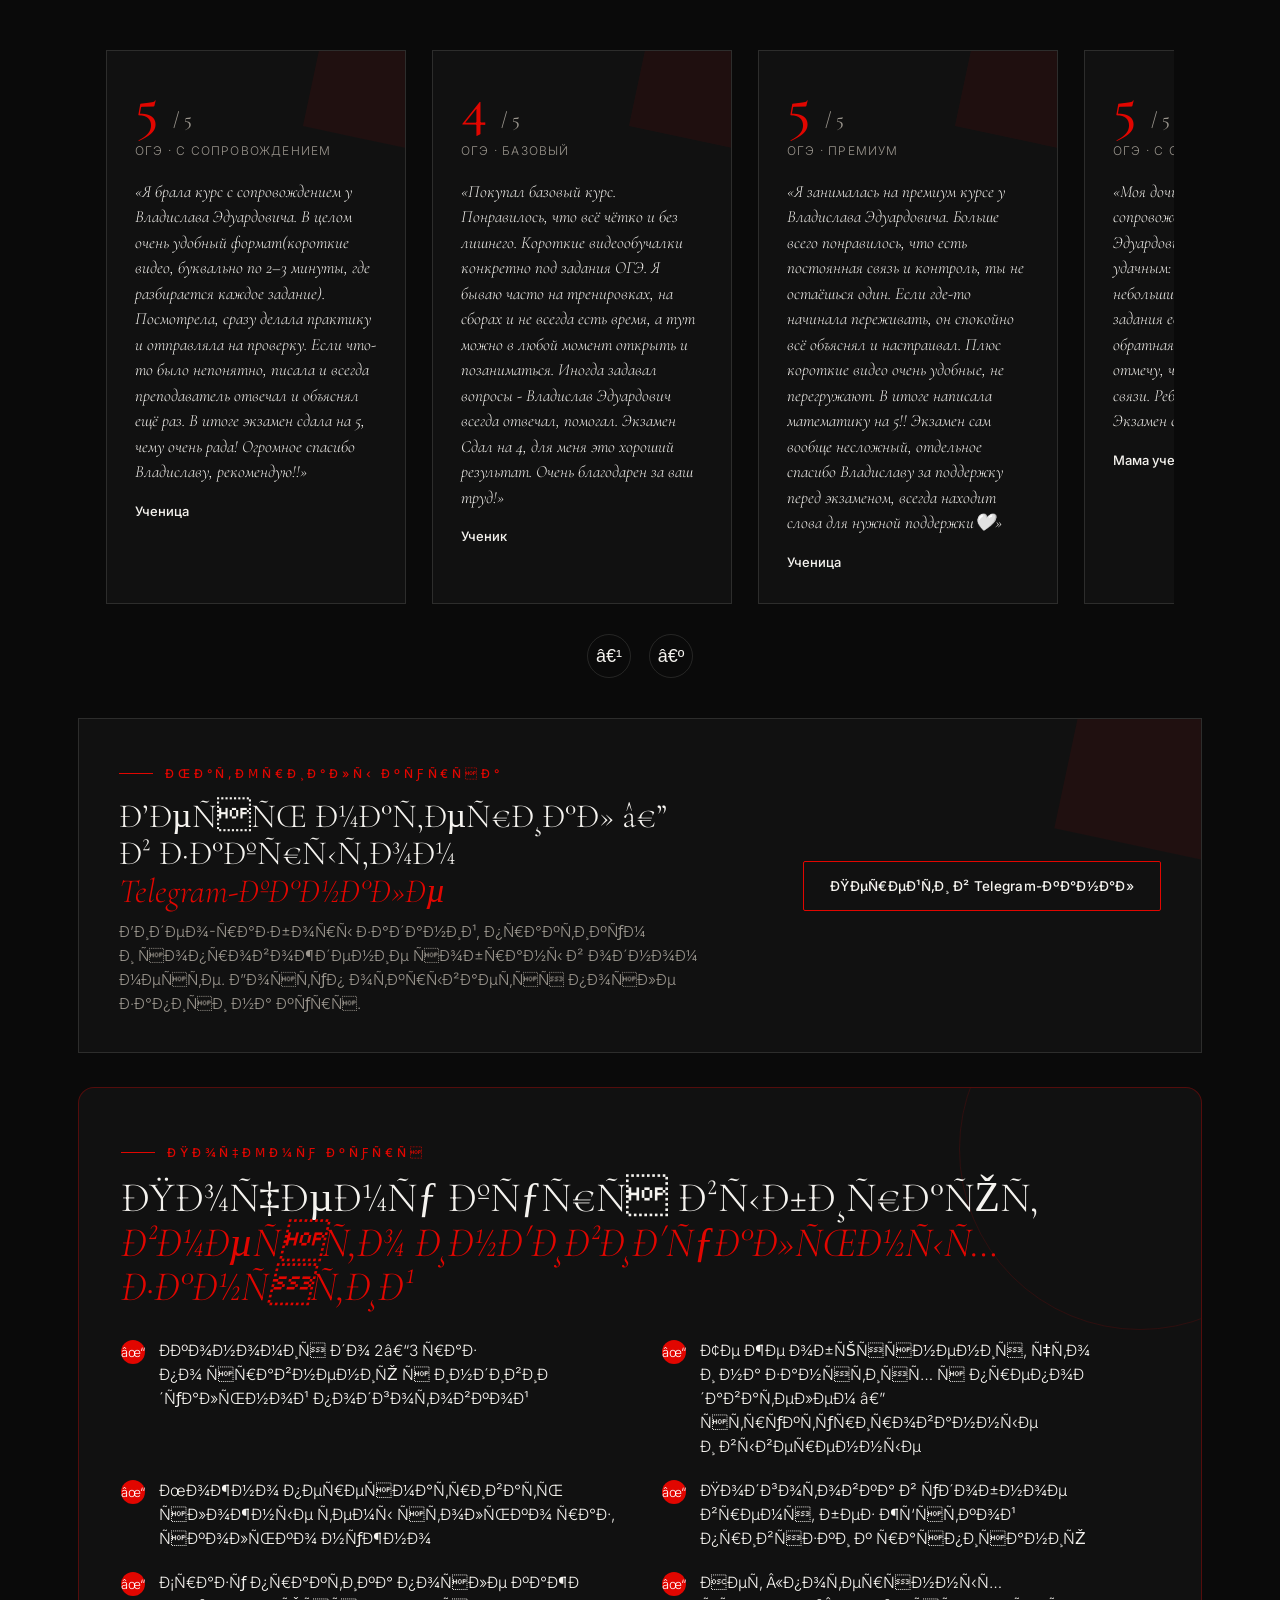
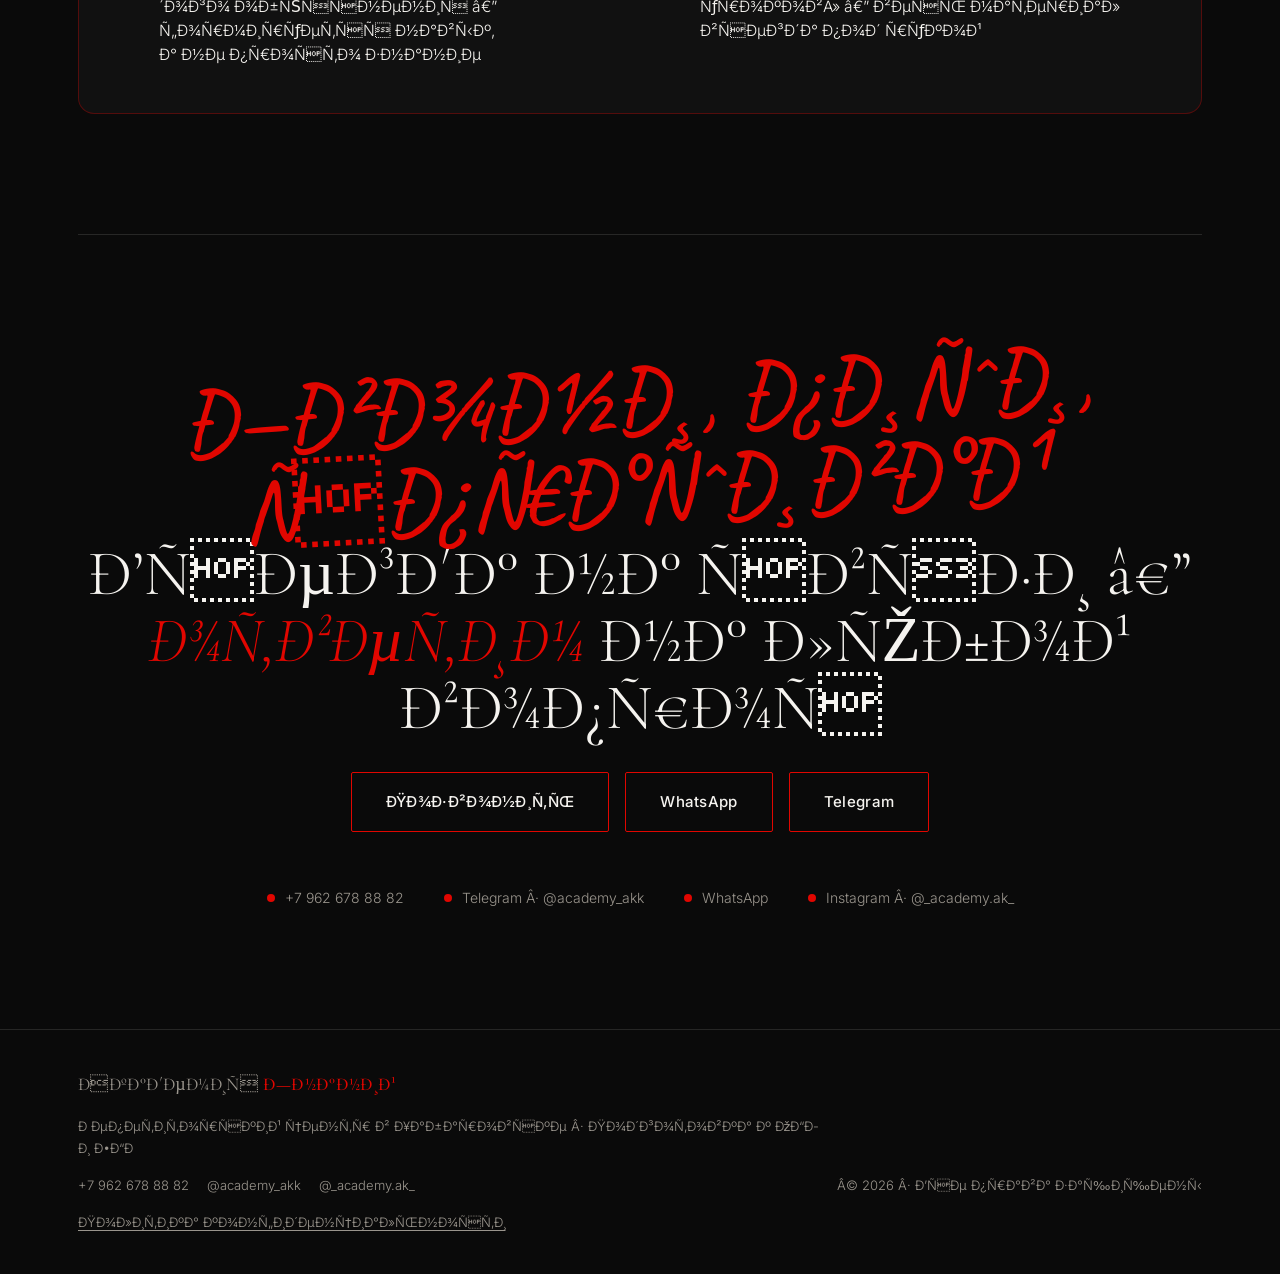
==== commit 86f9c36b: "Добавить адрес в структурированные данные (LocalBusiness) для локального SEO" ====
--- a/index.html
+++ b/index.html
@@ -91,6 +91,7 @@
   },
   "address": {
     "@type": "PostalAddress",
+    "streetAddress": "ул. Льва Толстого, 12",
     "addressLocality": "Хабаровск",
     "addressRegion": "Хабаровский край",
     "addressCountry": "RU"
